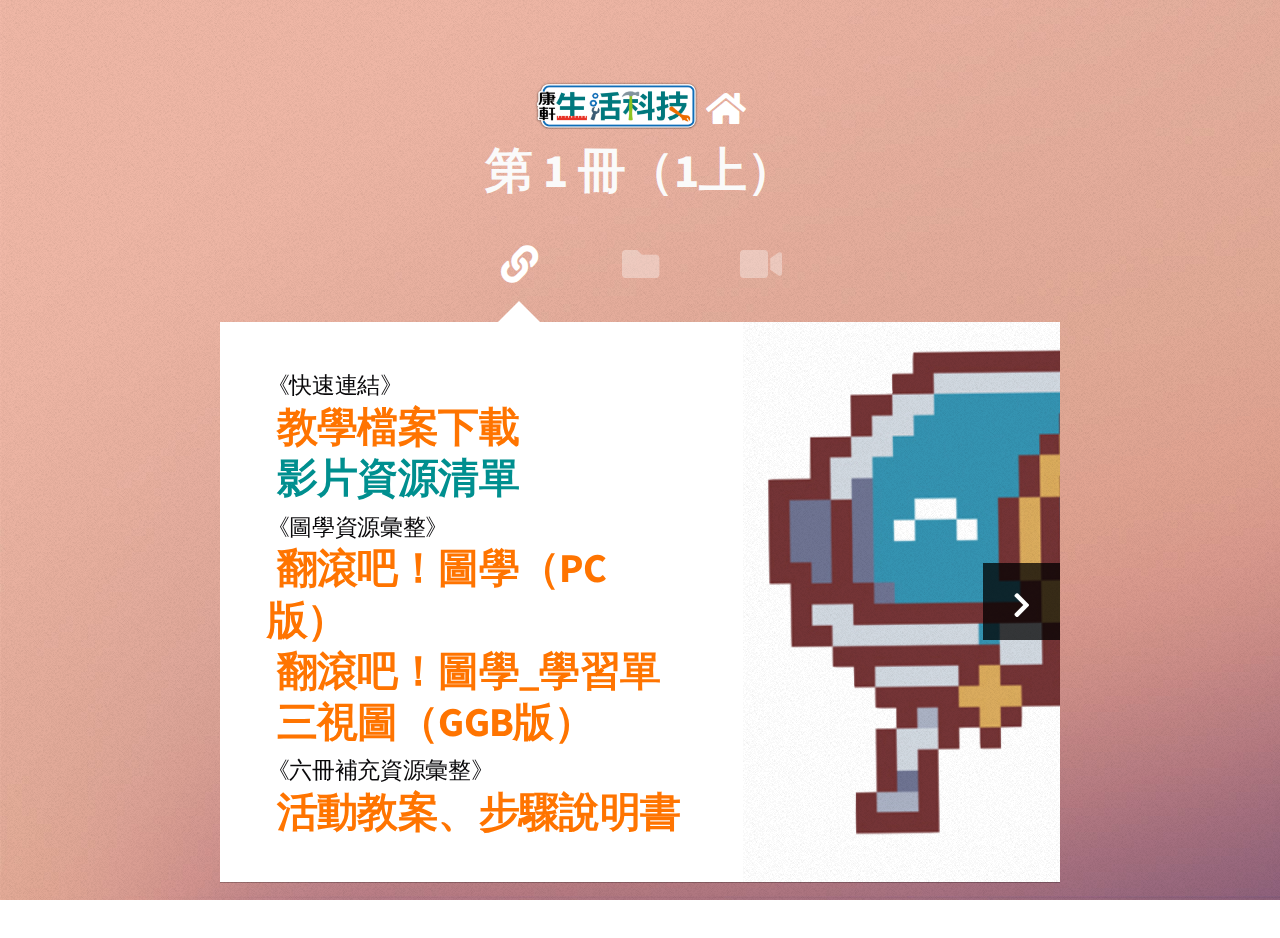
==== book1/index.html @ a6586fe6 "112323" ====
<!DOCTYPE HTML>
<!--
Astral by HTML5 UP
html5up.net | @ajlkn
Free for personal and commercial use under the CCA 3.0 license (html5up.net/license)
-->
<html>
<head>
  <title>【康軒】生科1上備課用書連結</title>
  <meta charset="utf-8" />
  <meta name="viewport" content="width=device-width, initial-scale=1, user-scalable=no" />
  <link rel="icon" href="images/favicon.ico">
  <link rel="stylesheet" href="assets/css/main.css" />
  <!-- Animate.css v3.5.2 -->
  <link href="https://cdnjs.cloudflare.com/ajax/libs/animate.css/3.5.2/animate.min.css" rel="stylesheet" />

  <noscript><link rel="stylesheet" href="assets/css/noscript.css" /></noscript>
  <!-- Global site tag (gtag.js) - Google Analytics -->
  <script async src="https://www.googletagmanager.com/gtag/js?id=G-QN29K5B1SF"></script>
  <script>
    window.dataLayer = window.dataLayer || [];
    function gtag(){dataLayer.push(arguments);}
    gtag('js', new Date());
    gtag('config', 'G-QN29K5B1SF');
  </script>
</head>
<body class="is-preload">

  <!-- Wrapper-->
  <div id="wrapper">

    <!-- Subject -->
    <div id="subject">
      <font size="3">　</font><br>
      <span style="display:block; margin:-1em auto; text-align: center;">
        <img id="logo" src="images/liv-logo.png" alt="康軒生活科技" width="165px" height="58px" align"left">
        <a id="home-link" class="icon solid fa-home" href="https://knsh-tech-group.github.io/link/"></a>
      </span>   
      <font size="7" style="color:#FAFAFA; font-weight:bold;"><br>第 1 冊（1上）</font>
    </div>
    <!-- Nav -->
    <nav id="nav">
      <a href="#" class="icon solid fa-link"></a>
      <a href="#FILE" class="icon solid fa-folder"><span>教學檔案下載</span></a>
      <a href="#VIDEO" class="icon solid fa-video"><span>影片資源清單</span></a>
    </nav>

    <!-- Main -->
    <div id="main">

      <!-- Home -->
      <article id="link" class="panel intro">
        <header>
          
          <p style="color:#0a090b;">《快速連結》</p>
          <h1>
            <a href="#FILE" class="otherlink1">教學檔案下載</a><br>
            <a href="#VIDEO" class="otherlink2">影片資源清單</a>
          </h1>
          <p style="color:#0a090b;">《圖學資源彙整》</p>
          <h1>
          <h1>
            <a href="https://drive.google.com/file/d/1RJkKgNvJhJy7zeA5xB9hRCPHfQzQ2Foa/view?usp=sharing" class="otherlink1">翻滾吧！圖學（PC版）</a><br>
            <a href="https://drive.google.com/file/d/1_wbIFsnCXTtDjM9w12fhEnkd3egcRroQ/view?usp=sharing" class="otherlink1">翻滾吧！圖學_學習單</a><br>
            <a href="https://www.geogebra.org/m/ghnnxvwz" class="otherlink1">三視圖（GGB版）</a><br>
          </h1>
          </h1>
          <p style="color:#0a090b; ">《六冊補充資源彙整》</p>
          <h1>
            <a href="https://drive.google.com/file/d/1612jqIIA7QoCxwRhV91pIoTi1A0Wh0Eg/view?usp=sharing" class="otherlink1">活動教案、步驟說明書</a><br>
          </h1>
          <div></div>
        </header>
        <a href="#FILE" class="jumplink pic">
          <span class="arrow icon solid fa-chevron-right">
            <span>See my work</span>
          </span>
          <img src="images/robot.png" alt="" style="position:absolute;top: 0;left: 0;bottom: 0;right: 0;margin: auto" />
        </a>
      </article>

      <!-- FILE -->
      <article id="FILE" class="panel">
        <header>
          <h1 style="color:#ff7400;">教學檔案下載</h1>
        </header>
        <blockquote>
          <h3>◤電子書、PPT<br></h3>
          <blockquote>
            <h5>
             <li><a href="https://digitalmaster.knsh.com.tw/j/technology/index.html" target="_blank" style="text-decoration:none;">[連結]</a> 康軒數位高手</li>
           </h5>
         </blockquote><br>
         <h3>◤全冊打包下載<br></h3>
         <blockquote>
          <h5>
            <li><a href="https://drive.google.com/file/d/1UZ-U5YfR9m2QV4hzXhVe9CQPApdzhnEB/view?usp=sharing" target="_blank" style="text-decoration:none;">[下載]</a> 全書教學檔案</li>
          </h5>
        </blockquote>
        <br>

        <h3>◤各章檔案<br></h3>
        <blockquote>
          <h5>
            【第 1 章　救援物資大作戰】
            <li><a href="https://docs.google.com/presentation/d/1xr8lYvQcEdknwFEsOGVEquf7hpUXTcmf/edit?usp=sharing&ouid=107572067387646666139&rtpof=true&sd=true" target="_blank" style="text-decoration:none;">[下載]</a> 救援物資大作戰_製作簡介</li>
            <br>

            【第 2 章　三星歸位】
            <li><a href="https://drive.google.com/file/d/17qoxvtRQwSKzlUZOubDoCmTcVj-nFp9f/view?usp=sharing" target="_blank" style="text-decoration:none;">[下載]</a> 三星歸位_活動步驟說明書</li>
            <li><a href="https://drive.google.com/file/d/1drCf0H4bOjbjMlUfEeKkdN4FGehOdQQT/view?usp=sharing" target="_blank" style="text-decoration:none;">[下載]</a> 魯班鎖3D模型</li>
            <li><a href="https://drive.google.com/file/d/1RJkKgNvJhJy7zeA5xB9hRCPHfQzQ2Foa/view?usp=sharing" target="_blank" style="text-decoration:none;">[下載]</a> 翻滾吧！圖學（PC版）</li>
            <li><a href="https://drive.google.com/file/d/1_wbIFsnCXTtDjM9w12fhEnkd3egcRroQ/view?usp=sharing" target="_blank" style="text-decoration:none;">[下載]</a> 翻滾吧！圖學_學習單</li>
            <br>

            【活動PLUS　跳傘大賽】
            <li><a href="https://drive.google.com/file/d/10qpf67hrm4T0Vz_wqvOFz4pdXCKHfgVK/view?usp=sharing" target="_blank" style="text-decoration:none;">[下載]</a> 跳傘大賽_學習單（學生版）</li>
            <li><a href="https://drive.google.com/file/d/1gaHm8BGECz3Uv0FAR0PHQW7YogDv6trG/view?usp=sharing" target="_blank" style="text-decoration:none;">[下載]</a> 跳傘大賽_學習單（教師版）</li>
            <br>

            【活動PLUS　未來發明家】
            <li><a href="https://drive.google.com/file/d/1_pt2pwkYDF4vCNh-zpxIJ99_n0bNKd5o/view?usp=sharing" target="_blank" style="text-decoration:none;">[下載]</a> 未來發明家_學習單（學生版）</li>
            <li><a href="https://drive.google.com/file/d/1XozTt45eAYIOpEjYb784onH8nxmWpYQi/view?usp=sharing" target="_blank" style="text-decoration:none;">[下載]</a> 未來發明家_學習單（教師版）</li>
            <br>

            【活動PLUS　量身製作】
            <li><a href="https://drive.google.com/file/d/1cZ0MPtB9tDdJ11DX-5s8MVeBxgwMJav6/view?usp=sharing" target="_blank" style="text-decoration:none;">[下載]</a> 量身製作_學習單（學生版）</li>
            <li><a href="https://drive.google.com/file/d/1yUa0pfhBOe7J5ZJzHAft4hcw2CtZsMhr/view?usp=sharing" target="_blank" style="text-decoration:none;">[下載]</a> 量身製作_學習單（教師版）</li>
            <br>

            【活動PLUS　簡易手機架】
            <li><a href="https://drive.google.com/file/d/1BLe3Neaofs1AjSa5sYK1HswRVWbFkWNL/view?usp=sharing" target="_blank" style="text-decoration:none;">[下載]</a> 簡易手機架_活動步驟說明書</li>
            <li><a href="https://drive.google.com/file/d/1ZDDhlJptEiZYXfRSEEjhkTNkVZjBedW6/view?usp=sharing" target="_blank" style="text-decoration:none;">[下載]</a> 簡易手機架_學習單（學生版）</li>
            <li><a href="https://drive.google.com/file/d/1luUlfJ00vbs4q8RX4zFPgzdGSEaKyrx3/view?usp=sharing" target="_blank" style="text-decoration:none;">[下載]</a> 簡易手機架_學習單（教師版）</li>
            <br>
          </h5>
        </blockquote>
      </blockquote>
    </article>




    <!-- VIDEO -->
    <article id="VIDEO" class="panel">
      <header>
        <h1 style="color:#008F8F;">影片資源清單</h1>
      </header>
      <blockquote>


        <h3>【進入生活科技教室】</h3>
        <blockquote>
          <h5>
            【P.104】 <a href="https://www.youtube.com/watch?v=ngoe2QzMq5A" target="_blank" style="text-decoration:none;">新聞︰長髮捲進車床 (1:40)</a><br>
          </h5>
        </blockquote>


        <h3>【緒論　生活與科技】</h3>
        <blockquote>
          <h5>
            【P.106】 <a href="https://www.youtube.com/watch?v=IgFGsWiPqXQ" target="_blank" style="text-decoration:none;">AlphaGo是什麼？ (4:34)</a><br>
            【P.110】 <a href="https://www.youtube.com/watch?v=eG6DaQGB9BE" target="_blank" style="text-decoration:none;">新聞︰5G技術掀科技革命 (1:42)</a><br>
            【P.111】 <a href="https://www.youtube.com/watch?v=09tRb1G5afU" target="_blank" style="text-decoration:none;">5分鐘搞懂自動駕駛汽車 (4:59)</a><br>
            【P.111】 <a href="https://www.youtube.com/watch?v=rEbNixw8eaQ" target="_blank" style="text-decoration:none;">新聞︰自駕車與城市路網 (6:52)</a><br>
          </h5>
        </blockquote>


        <h3>【第1章　救援物資大作戰】</h3>
        <blockquote>

          <h4>1-1 溝通與表達</h4>
          <blockquote>
            <h5>
             【P.122】 <a href="https://www.youtube.com/watch?v=2kWpj8YUvgs" target="_blank" style="text-decoration:none;">日星鑄字行，不變的堅持 (2:29)</a><br>
             【P.123】 <a href="https://www.youtube.com/watch?v=fFiHkcwYgdk" target="_blank" style="text-decoration:none;">新聞︰報紙印刷 (5:03)</a><br>
             【P.123】 <a href="https://www.youtube.com/watch?v=u53tdwAm8qU" target="_blank" style="text-decoration:none;">紙鈔印製流程 (5:29)</a><br>
             【P.124】 <a href="https://www.youtube.com/watch?v=XPhmpfiWEEw" target="_blank" style="text-decoration:none;">南極企鵝360度 (1:55)</a><br>
             【P.124】 <a href="https://www.youtube.com/watch?v=DKF5dKo_r_Y" target="_blank" style="text-decoration:none;">引擎動畫 (4:00)</a><br>
             【P.127】 <a href="https://www.youtube.com/watch?v=JUd2gCRpjnM" target="_blank" style="text-decoration:none;">電子支付、行動支付、第三方支付差異 (4:25)</a><br>
             【P.129】 <a href="https://www.youtube.com/watch?v=KKXYwrXLM8Q" target="_blank" style="text-decoration:none;">懶人包是什麼 (6:59)</a><br>
             【P.131】 <a href="https://www.youtube.com/watch?v=tACsaX6uIec" target="_blank" style="text-decoration:none;">五種美化簡報的方法 (4:48)</a><br>
             【P.132】 <a href="https://www.youtube.com/watch?v=_uw8Zohca18" target="_blank" style="text-decoration:none;">煩悶條列式內容，如何「說」得有重點又不無聊 (9:07)</a><br>
             【P.137】 <a href="https://www.youtube.com/watch?v=KD-Vd9m_IbI" target="_blank" style="text-decoration:none;">手機自拍技巧 (6:41)</a><br>
             【P.137】 <a href="https://www.youtube.com/watch?v=QRT0LCN4BSs" target="_blank" style="text-decoration:none;">感光度、快門、光圈基本概念 (5:50)</a><br>
             【P.137】 <a href="https://www.youtube.com/watch?v=qzR4pObljeM" target="_blank" style="text-decoration:none;">新聞︰國內4博物館禁自拍棒 (1:43)</a><br>
           </h5>
         </blockquote>

         <h4>1-2 創意與發明</h4>
         <blockquote>
          <h5>
           【P.138】 <a href="https://www.youtube.com/watch?v=v5FL9VTBZzQ" target="_blank" style="text-decoration:none;">「創意限制」的力量 (5:09)</a><br>
           【P.138】 <a href="https://www.youtube.com/watch?v=Hi7wb139ShU" target="_blank" style="text-decoration:none;">手機的進化 (3:45)</a><br>
           【P.144】 <a href="https://www.youtube.com/watch?v=jVx1RcPPL_Y" target="_blank" style="text-decoration:none;">從智障型到智慧型的行動科技 (6:58)</a><br>
           【P.144】 <a href="https://www.youtube.com/watch?v=NGxNy_ZoKWM" target="_blank" style="text-decoration:none;">節省空間的家具設計 (10:24)</a><br>
           【P.147】 <a href="https://www.youtube.com/watch?v=0Co2h_qIdkg" target="_blank" style="text-decoration:none;">沒有彩圖的法國鴨鳴報 (1:31)</a><br>
           【P.148】 <a href="https://youtu.be/PPP8BSFa0_g" target="_blank" style="text-decoration:none;">五分鐘了解「通用設計」 (5:03)</a><br>
           【P.148】 <a href="https://www.youtube.com/watch?v=n0zgS2XrFRw" target="_blank" style="text-decoration:none;">新聞︰動態小綠人 (1:47)</a><br>
           【P.149】 <a href="https://www.youtube.com/watch?v=DzK38ylMTXk" target="_blank" style="text-decoration:none;">Laundroid自動折衣機 (1:49) </a><br>
           【P.149】 <a href="https://www.youtube.com/watch?v=p2vPGWeyZok" target="_blank" style="text-decoration:none;">e-Palette概念車 (8:25)</a><br>
           【P.149】 <a href="https://youtu.be/XmoPQuMlOYE" target="_blank" style="text-decoration:none;">e-Palette概念車動畫 (5:10)</a><br>
         </h5>
       </blockquote>

       <h4>1-3 測試修正</h4>
       <blockquote>
        <h5>
          【P.152】 <a href="https://www.youtube.com/watch?v=TWfBdRV_6oE" target="_blank" style="text-decoration:none;">50件最佳紙箱家具 (4:54)</a><br>
          【P.152】 <a href="https://www.youtube.com/watch?v=AnfzYIc23nc" target="_blank" style="text-decoration:none;">伸縮紙家具 (0:29)</a><br>
          【P.152】 <a href="https://www.youtube.com/watch?v=lfKhA908LPc" target="_blank" style="text-decoration:none;">組裝瓦楞紙板凳 (0:49)</a><br>
          【P.154】 <a href="https://www.youtube.com/watch?v=wRvi97xHXik" target="_blank" style="text-decoration:none;">汽車車架結構 (0:42)</a><br>
          【P.154】 <a href="https://www.youtube.com/watch?v=JkToi_jESS0" target="_blank" style="text-decoration:none;">車門防撞結構 (0:07)</a><br>
        </h5>
      </blockquote>

      <h4>1-4 機具材料</h4>
      <blockquote>
        <h5>
          <a href="https://digitalmaster.knsh.com.tw/all/video/j/te_page.html?l1=%E7%94%9F%E7%A7%91&l2=7%E4%B8%8A" target="_blank" style="text-decoration:none;">●機具材料影片</a><br>
        </h5>
      </blockquote>

      <h4>第 1 章　科技廣角</h4>
      <blockquote>
        <h5>
          【P.176】 <a href="https://www.youtube.com/watch?v=qRQwkJLRfWw" target="_blank" style="text-decoration:none;">亞馬遜倉庫內部 (1:22)</a><br>
          【P.176】 <a href="https://www.youtube.com/watch?v=zHI60HOPSck" target="_blank" style="text-decoration:none;">物流自動化 (5:02)</a><br>
          【P.178】 <a href="https://www.youtube.com/watch?v=9VbFUwiQDCQ" target="_blank" style="text-decoration:none;">萬物究竟要怎麼變得有智慧 (7:48)</a><br>
          【P.178】 <a href="https://www.youtube.com/watch?v=Lkad7b_LWXo" target="_blank" style="text-decoration:none;">5G創新應用 (8:16)</a><br>
          【P.178】 <a href="https://www.youtube.com/watch?v=uQyHdTbX69Q" target="_blank" style="text-decoration:none;">新聞︰5G助力工業4.0智慧製造 (6:50)</a><br>
        </h5>
      </blockquote>

    </blockquote>



    <h3>【第 2 章　三星歸位】</h3>
    <blockquote>

      <h4>活動示範影片</h4>
      <blockquote>
        <h5>
          <a href="https://digitalmaster.knsh.com.tw/all/video/j/te_page.html?l1=%E7%94%9F%E7%A7%91&l2=7%E4%B8%8A" target="_blank" style="text-decoration:none;">●活動示範影片</a><br>
          <a href="https://digitalmaster.knsh.com.tw/ju/technology/webppt/112/B1/CH2/" target="_blank" style="text-decoration:none;">●生科實作Follow Me︰三星歸位</a><br>
        </h5>
      </blockquote>

      <h4>2-1 製造生產</h4>
      <blockquote>
        <h5>
         【P.187】 <a href="https://www.youtube.com/watch?v=h5hmgpuS3AE" target="_blank" style="text-decoration:none;">木椅製造流程 (4:51)</a><br>
         【P.187】 <a href="https://www.youtube.com/watch?v=9lIi-KI-8Uk" target="_blank" style="text-decoration:none;">硬幣製造流程 (3:30)</a><br>
         【P.189】 <a href="https://www.youtube.com/watch?v=laUG5YZTlQs" target="_blank" style="text-decoration:none;">榫卯智慧 (24:09)</a><br>
         【P.189】 <a href="https://www.youtube.com/watch?v=tw-lIJjPaEs" target="_blank" style="text-decoration:none;">鳩尾榫 (0:24)</a><br>
         【P.191】 <a href="https://udn.com/upf/newmedia/2018_data/printing_plant/index.html?utm_source=udnnews&utm_medium=fb" target="_blank" style="text-decoration:none;">報紙生產線 (2:00)</a><br>
         【P.191】 <a href="https://www.youtube.com/watch?v=J_IG8DFIaiw" target="_blank" style="text-decoration:none;">食品生產線 (5:56)</a><br>
         【P.191】 <a href="https://youtu.be/VkpCN8JbAvw" target="_blank" style="text-decoration:none;">樂高生產線 (5:29)</a><br>
         【P.192】 <a href="https://www.youtube.com/watch?v=OW3Nzc9WXc4" target="_blank" style="text-decoration:none;">食用油生產線 (2:22)</a><br>
         【P.192】 <a href="https://www.youtube.com/watch?v=dzf6T3am6NI" target="_blank" style="text-decoration:none;">機械手臂_汽車工業 (12:58)</a><br>
         【P.193】 <a href="https://www.youtube.com/watch?v=reBPyJeyPac" target="_blank" style="text-decoration:none;">CNC自動加工 (3:34)</a><br>
         【P.193】 <a href="https://www.youtube.com/watch?v=nk_8IcBVkRA" target="_blank" style="text-decoration:none;">3D列印 (4:28)</a><br>
         【P.193】 <a href="https://www.youtube.com/watch?v=pxrVEfxrwUw" target="_blank" style="text-decoration:none;">3D列印蓋房子 (1:54)</a><br>
         【P.193】 <a href="https://youtu.be/ELNcfsARFFQ" target="_blank" style="text-decoration:none;">新聞︰3D列印籃球 (0:43)</a><br>
         【P.194】 <a href="https://www.youtube.com/watch?v=m1K0o5OqvHQ" target="_blank" style="text-decoration:none;">認識工業4.0 (2:19)</a><br>
         【P.195】 <a href="https://www.youtube.com/watch?v=WP6P1QlJkhI" target="_blank" style="text-decoration:none;">新聞︰工業4.0_螺絲製造 (4:01)</a><br>
         【P.195】 <a href="https://www.youtube.com/watch?v=qlomslovAnI" target="_blank" style="text-decoration:none;">工業4.0_運動鞋 (1:21)</a><br>
       </h5>
     </blockquote>
   
    <h4>2-4 機具材料</h4>
    <blockquote>
      <h5>
        <a href="https://digitalmaster.knsh.com.tw/all/video/j/te_page.html?l1=%E7%94%9F%E7%A7%91&l2=7%E4%B8%8A" target="_blank" style="text-decoration:none;">●機具材料影片</a><br>
      </h5>
    </blockquote>

  </blockquote>

</blockquote>

</article>
</div>
</div>

<!-- Scripts -->
<script src="assets/js/jquery.min.js"></script>
<script src="assets/js/browser.min.js"></script>
<script src="assets/js/breakpoints.min.js"></script>
<script src="assets/js/util.js"></script>
<script src="assets/js/main.js"></script>

</body>
</html>
---- book1/assets/css/main.css ----
@import url("https://fonts.googleapis.com/css?family=Source+Sans+Pro:300,400,300italic,400italic");
@import url("fontawesome-all.min.css");
/*
	Astral by HTML5 UP
	html5up.net | @ajlkn
	Free for personal and commercial use under the CCA 3.0 license (html5up.net/license)
	*/

	.demo-text{
		font:95% "微軟雅黑" !important; /*設定字型和字型大小*/
		position: relative;
		font-weight: bold; /*設定字型粗細*/
		text-align: left; /*設定文字居中*/
		color: #ff33cc; /*設定文字顏色*/
		display: inline-block;	
		animation: bounce infinite; /* 引用動畫的 @keyframe 名稱 */
		animation-duration: 1.6s; /* 別忘了設定持續時間 */
	}

	#home-link {
		color:white;
		font-size:1.9em;
		line-height:1em;
		margin:auto;
		padding-left:0.1em;

	}
	.otherlink1 {
		
		padding: 2px 10px;
		font-weight: bold;
		color: #ff7400 !important;
		text-decoration:none;
		/*	background-color: #e6fae6;*/
	}
	.otherlink1:hover {
		color: #0000B8 !important;

		background-color: #e6f0ee ;
	}
	.otherlink2 {
		
		padding: 2px 10px;
		font-weight: bold;
		color: #008F8F !important;
		text-decoration:none;
		/*	background-color: #e6fae6;*/
	}
	.otherlink2:hover {
		color: #0000B8 !important;

		background-color: #e6f0ee;
	}

	html, body, div, span, applet, object,
	iframe, h1, h2, h3, h4, h5, h6, p, blockquote,
	pre, a, abbr, acronym, address, big, cite,
	code, del, dfn, em, img, ins, kbd, q, s, samp,
	small, strike, strong, sub, sup, tt, var, b,
	u, i, center, dl, dt, dd, ol, ul, li, fieldset,
	form, label, legend, table, caption, tbody,
	tfoot, thead, tr, th, td, article, aside,
	canvas, details, embed, figure, figcaption,
	footer, header, hgroup, menu, nav, output, ruby,
	section, summary, time, mark, audio, video {
		margin: 0;
		padding: 0;
		border: 0;
		font-size: 100%;
		font: inherit;
		vertical-align: baseline;}

		article, aside, details, figcaption, figure,
		footer, header, hgroup, menu, nav, section {
			display: block;}

			body {
				line-height: 1;
			}

			ol, ul {
				list-style: none;
			}

			blockquote, q {
				quotes: none;
			}

			blockquote:before, blockquote:after, q:before, q:after {
				content: '';
				content: none;
			}

			table {
				border-collapse: collapse;
				border-spacing: 0;
			}

			body {
				-webkit-text-size-adjust: none;
			}

			mark {
				background-color: transparent;
				color: inherit;
			}

			input::-moz-focus-inner {
				border: 0;
				padding: 0;
			}

			input, select, textarea {
				-moz-appearance: none;
				-webkit-appearance: none;
				-ms-appearance: none;
				appearance: none;
			}

			/* Row */

			.row {
				display: flex;
				flex-wrap: wrap;
				box-sizing: border-box;
				align-items: stretch;
			}

			.row > * {
				box-sizing: border-box;
			}

			.row.gtr-uniform > * > :last-child {
				margin-bottom: 0;
			}

			.row.aln-left {
				justify-content: flex-start;
			}

			.row.aln-center {
				justify-content: center;
			}

			.row.aln-right {
				justify-content: flex-end;
			}

			.row.aln-top {
				align-items: flex-start;
			}

			.row.aln-middle {
				align-items: center;
			}

			.row.aln-bottom {
				align-items: flex-end;
			}

			.row > .imp {
				order: -1;
			}

			.row > .col-1 {
				width: 8.33333%;
			}

			.row > .off-1 {
				margin-left: 8.33333%;
			}

			.row > .col-2 {
				width: 16.66667%;
			}

			.row > .off-2 {
				margin-left: 16.66667%;
			}

			.row > .col-3 {
				width: 25%;
			}

			.row > .off-3 {
				margin-left: 25%;
			}

			.row > .col-4 {
				width: 33.33333%;
			}

			.row > .off-4 {
				margin-left: 33.33333%;
			}

			.row > .col-5 {
				width: 41.66667%;
			}

			.row > .off-5 {
				margin-left: 41.66667%;
			}

			.row > .col-6 {
				width: 50%;
			}

			.row > .off-6 {
				margin-left: 50%;
			}

			.row > .col-7 {
				width: 58.33333%;
			}

			.row > .off-7 {
				margin-left: 58.33333%;
			}

			.row > .col-8 {
				width: 66.66667%;
			}

			.row > .off-8 {
				margin-left: 66.66667%;
			}

			.row > .col-9 {
				width: 75%;
			}

			.row > .off-9 {
				margin-left: 75%;
			}

			.row > .col-10 {
				width: 83.33333%;
			}

			.row > .off-10 {
				margin-left: 83.33333%;
			}

			.row > .col-11 {
				width: 91.66667%;
			}

			.row > .off-11 {
				margin-left: 91.66667%;
			}

			.row > .col-12 {
				width: 100%;
			}

			.row > .off-12 {
				margin-left: 100%;
			}

			.row.gtr-0 {
				margin-top: 0em;
				margin-left: 0em;
			}

			.row.gtr-0 > * {
				padding: 0em 0 0 0em;
			}

			.row.gtr-0.gtr-uniform {
				margin-top: 0em;
			}

			.row.gtr-0.gtr-uniform > * {
				padding-top: 0em;
			}

			.row.gtr-25 {
				margin-top: -0.3125em;
				margin-left: -0.3125em;
			}

			.row.gtr-25 > * {
				padding: 0.3125em 0 0 0.3125em;
			}

			.row.gtr-25.gtr-uniform {
				margin-top: -0.3125em;
			}

			.row.gtr-25.gtr-uniform > * {
				padding-top: 0.3125em;
			}

			.row.gtr-50 {
				margin-top: -0.625em;
				margin-left: -0.625em;
			}

			.row.gtr-50 > * {
				padding: 0.625em 0 0 0.625em;
			}

			.row.gtr-50.gtr-uniform {
				margin-top: -0.625em;
			}

			.row.gtr-50.gtr-uniform > * {
				padding-top: 0.625em;
			}

			.row {
				margin-top: -1.25em;
				margin-left: -1.25em;
			}

			.row > * {
				padding: 1.25em 0 0 1.25em;
			}

			.row.gtr-uniform {
				margin-top: -1.25em;
			}

			.row.gtr-uniform > * {
				padding-top: 1.25em;
			}

			.row.gtr-150 {
				margin-top: -1.875em;
				margin-left: -1.875em;
			}

			.row.gtr-150 > * {
				padding: 1.875em 0 0 1.875em;
			}

			.row.gtr-150.gtr-uniform {
				margin-top: -1.875em;
			}

			.row.gtr-150.gtr-uniform > * {
				padding-top: 1.875em;
			}

			.row.gtr-200 {
				margin-top: -2.5em;
				margin-left: -2.5em;
			}

			.row.gtr-200 > * {
				padding: 2.5em 0 0 2.5em;
			}

			.row.gtr-200.gtr-uniform {
				margin-top: -2.5em;
			}

			.row.gtr-200.gtr-uniform > * {
				padding-top: 2.5em;
			}

			@media screen and (max-width: 1680px) {

				.row {
					display: flex;
					flex-wrap: wrap;
					box-sizing: border-box;
					align-items: stretch;
				}

				.row > * {
					box-sizing: border-box;
				}

				.row.gtr-uniform > * > :last-child {
					margin-bottom: 0;
				}

				.row.aln-left {
					justify-content: flex-start;
				}

				.row.aln-center {
					justify-content: center;
				}

				.row.aln-right {
					justify-content: flex-end;
				}

				.row.aln-top {
					align-items: flex-start;
				}

				.row.aln-middle {
					align-items: center;
				}

				.row.aln-bottom {
					align-items: flex-end;
				}

				.row > .imp-xlarge {
					order: -1;
				}

				.row > .col-1-xlarge {
					width: 8.33333%;
				}

				.row > .off-1-xlarge {
					margin-left: 8.33333%;
				}

				.row > .col-2-xlarge {
					width: 16.66667%;
				}

				.row > .off-2-xlarge {
					margin-left: 16.66667%;
				}

				.row > .col-3-xlarge {
					width: 25%;
				}

				.row > .off-3-xlarge {
					margin-left: 25%;
				}

				.row > .col-4-xlarge {
					width: 33.33333%;
				}

				.row > .off-4-xlarge {
					margin-left: 33.33333%;
				}

				.row > .col-5-xlarge {
					width: 41.66667%;
				}

				.row > .off-5-xlarge {
					margin-left: 41.66667%;
				}

				.row > .col-6-xlarge {
					width: 50%;
				}

				.row > .off-6-xlarge {
					margin-left: 50%;
				}

				.row > .col-7-xlarge {
					width: 58.33333%;
				}

				.row > .off-7-xlarge {
					margin-left: 58.33333%;
				}

				.row > .col-8-xlarge {
					width: 66.66667%;
				}

				.row > .off-8-xlarge {
					margin-left: 66.66667%;
				}

				.row > .col-9-xlarge {
					width: 75%;
				}

				.row > .off-9-xlarge {
					margin-left: 75%;
				}

				.row > .col-10-xlarge {
					width: 83.33333%;
				}

				.row > .off-10-xlarge {
					margin-left: 83.33333%;
				}

				.row > .col-11-xlarge {
					width: 91.66667%;
				}

				.row > .off-11-xlarge {
					margin-left: 91.66667%;
				}

				.row > .col-12-xlarge {
					width: 100%;
				}

				.row > .off-12-xlarge {
					margin-left: 100%;
				}

				.row.gtr-0 {
					margin-top: 0em;
					margin-left: 0em;
				}

				.row.gtr-0 > * {
					padding: 0em 0 0 0em;
				}

				.row.gtr-0.gtr-uniform {
					margin-top: 0em;
				}

				.row.gtr-0.gtr-uniform > * {
					padding-top: 0em;
				}

				.row.gtr-25 {
					margin-top: -0.3125em;
					margin-left: -0.3125em;
				}

				.row.gtr-25 > * {
					padding: 0.3125em 0 0 0.3125em;
				}

				.row.gtr-25.gtr-uniform {
					margin-top: -0.3125em;
				}

				.row.gtr-25.gtr-uniform > * {
					padding-top: 0.3125em;
				}

				.row.gtr-50 {
					margin-top: -0.625em;
					margin-left: -0.625em;
				}

				.row.gtr-50 > * {
					padding: 0.625em 0 0 0.625em;
				}

				.row.gtr-50.gtr-uniform {
					margin-top: -0.625em;
				}

				.row.gtr-50.gtr-uniform > * {
					padding-top: 0.625em;
				}

				.row {
					margin-top: -1.25em;
					margin-left: -1.25em;
				}

				.row > * {
					padding: 1.25em 0 0 1.25em;
				}

				.row.gtr-uniform {
					margin-top: -1.25em;
				}

				.row.gtr-uniform > * {
					padding-top: 1.25em;
				}

				.row.gtr-150 {
					margin-top: -1.875em;
					margin-left: -1.875em;
				}

				.row.gtr-150 > * {
					padding: 1.875em 0 0 1.875em;
				}

				.row.gtr-150.gtr-uniform {
					margin-top: -1.875em;
				}

				.row.gtr-150.gtr-uniform > * {
					padding-top: 1.875em;
				}

				.row.gtr-200 {
					margin-top: -2.5em;
					margin-left: -2.5em;
				}

				.row.gtr-200 > * {
					padding: 2.5em 0 0 2.5em;
				}

				.row.gtr-200.gtr-uniform {
					margin-top: -2.5em;
				}

				.row.gtr-200.gtr-uniform > * {
					padding-top: 2.5em;
				}

			}

			@media screen and (max-width: 1280px) {

				.row {
					display: flex;
					flex-wrap: wrap;
					box-sizing: border-box;
					align-items: stretch;
				}

				.row > * {
					box-sizing: border-box;
				}

				.row.gtr-uniform > * > :last-child {
					margin-bottom: 0;
				}

				.row.aln-left {
					justify-content: flex-start;
				}

				.row.aln-center {
					justify-content: center;
				}

				.row.aln-right {
					justify-content: flex-end;
				}

				.row.aln-top {
					align-items: flex-start;
				}

				.row.aln-middle {
					align-items: center;
				}

				.row.aln-bottom {
					align-items: flex-end;
				}

				.row > .imp-large {
					order: -1;
				}

				.row > .col-1-large {
					width: 8.33333%;
				}

				.row > .off-1-large {
					margin-left: 8.33333%;
				}

				.row > .col-2-large {
					width: 16.66667%;
				}

				.row > .off-2-large {
					margin-left: 16.66667%;
				}

				.row > .col-3-large {
					width: 25%;
				}

				.row > .off-3-large {
					margin-left: 25%;
				}

				.row > .col-4-large {
					width: 33.33333%;
				}

				.row > .off-4-large {
					margin-left: 33.33333%;
				}

				.row > .col-5-large {
					width: 41.66667%;
				}

				.row > .off-5-large {
					margin-left: 41.66667%;
				}

				.row > .col-6-large {
					width: 50%;
				}

				.row > .off-6-large {
					margin-left: 50%;
				}

				.row > .col-7-large {
					width: 58.33333%;
				}

				.row > .off-7-large {
					margin-left: 58.33333%;
				}

				.row > .col-8-large {
					width: 66.66667%;
				}

				.row > .off-8-large {
					margin-left: 66.66667%;
				}

				.row > .col-9-large {
					width: 75%;
				}

				.row > .off-9-large {
					margin-left: 75%;
				}

				.row > .col-10-large {
					width: 83.33333%;
				}

				.row > .off-10-large {
					margin-left: 83.33333%;
				}

				.row > .col-11-large {
					width: 91.66667%;
				}

				.row > .off-11-large {
					margin-left: 91.66667%;
				}

				.row > .col-12-large {
					width: 100%;
				}

				.row > .off-12-large {
					margin-left: 100%;
				}

				.row.gtr-0 {
					margin-top: 0em;
					margin-left: 0em;
				}

				.row.gtr-0 > * {
					padding: 0em 0 0 0em;
				}

				.row.gtr-0.gtr-uniform {
					margin-top: 0em;
				}

				.row.gtr-0.gtr-uniform > * {
					padding-top: 0em;
				}

				.row.gtr-25 {
					margin-top: -0.3125em;
					margin-left: -0.3125em;
				}

				.row.gtr-25 > * {
					padding: 0.3125em 0 0 0.3125em;
				}

				.row.gtr-25.gtr-uniform {
					margin-top: -0.3125em;
				}

				.row.gtr-25.gtr-uniform > * {
					padding-top: 0.3125em;
				}

				.row.gtr-50 {
					margin-top: -0.625em;
					margin-left: -0.625em;
				}

				.row.gtr-50 > * {
					padding: 0.625em 0 0 0.625em;
				}

				.row.gtr-50.gtr-uniform {
					margin-top: -0.625em;
				}

				.row.gtr-50.gtr-uniform > * {
					padding-top: 0.625em;
				}

				.row {
					margin-top: -1.25em;
					margin-left: -1.25em;
				}

				.row > * {
					padding: 1.25em 0 0 1.25em;
				}

				.row.gtr-uniform {
					margin-top: -1.25em;
				}

				.row.gtr-uniform > * {
					padding-top: 1.25em;
				}

				.row.gtr-150 {
					margin-top: -1.875em;
					margin-left: -1.875em;
				}

				.row.gtr-150 > * {
					padding: 1.875em 0 0 1.875em;
				}

				.row.gtr-150.gtr-uniform {
					margin-top: -1.875em;
				}

				.row.gtr-150.gtr-uniform > * {
					padding-top: 1.875em;
				}

				.row.gtr-200 {
					margin-top: -2.5em;
					margin-left: -2.5em;
				}

				.row.gtr-200 > * {
					padding: 2.5em 0 0 2.5em;
				}

				.row.gtr-200.gtr-uniform {
					margin-top: -2.5em;
				}

				.row.gtr-200.gtr-uniform > * {
					padding-top: 2.5em;
				}

			}

			@media screen and (max-width: 980px) {

				.row {
					display: flex;
					flex-wrap: wrap;
					box-sizing: border-box;
					align-items: stretch;
				}

				.row > * {
					box-sizing: border-box;
				}

				.row.gtr-uniform > * > :last-child {
					margin-bottom: 0;
				}

				.row.aln-left {
					justify-content: flex-start;
				}

				.row.aln-center {
					justify-content: center;
				}

				.row.aln-right {
					justify-content: flex-end;
				}

				.row.aln-top {
					align-items: flex-start;
				}

				.row.aln-middle {
					align-items: center;
				}

				.row.aln-bottom {
					align-items: flex-end;
				}

				.row > .imp-medium {
					order: -1;
				}

				.row > .col-1-medium {
					width: 8.33333%;
				}

				.row > .off-1-medium {
					margin-left: 8.33333%;
				}

				.row > .col-2-medium {
					width: 16.66667%;
				}

				.row > .off-2-medium {
					margin-left: 16.66667%;
				}

				.row > .col-3-medium {
					width: 25%;
				}

				.row > .off-3-medium {
					margin-left: 25%;
				}

				.row > .col-4-medium {
					width: 33.33333%;
				}

				.row > .off-4-medium {
					margin-left: 33.33333%;
				}

				.row > .col-5-medium {
					width: 41.66667%;
				}

				.row > .off-5-medium {
					margin-left: 41.66667%;
				}

				.row > .col-6-medium {
					width: 50%;
				}

				.row > .off-6-medium {
					margin-left: 50%;
				}

				.row > .col-7-medium {
					width: 58.33333%;
				}

				.row > .off-7-medium {
					margin-left: 58.33333%;
				}

				.row > .col-8-medium {
					width: 66.66667%;
				}

				.row > .off-8-medium {
					margin-left: 66.66667%;
				}

				.row > .col-9-medium {
					width: 75%;
				}

				.row > .off-9-medium {
					margin-left: 75%;
				}

				.row > .col-10-medium {
					width: 83.33333%;
				}

				.row > .off-10-medium {
					margin-left: 83.33333%;
				}

				.row > .col-11-medium {
					width: 91.66667%;
				}

				.row > .off-11-medium {
					margin-left: 91.66667%;
				}

				.row > .col-12-medium {
					width: 100%;
				}

				.row > .off-12-medium {
					margin-left: 100%;
				}

				.row.gtr-0 {
					margin-top: 0em;
					margin-left: 0em;
				}

				.row.gtr-0 > * {
					padding: 0em 0 0 0em;
				}

				.row.gtr-0.gtr-uniform {
					margin-top: 0em;
				}

				.row.gtr-0.gtr-uniform > * {
					padding-top: 0em;
				}

				.row.gtr-25 {
					margin-top: -0.3125em;
					margin-left: -0.3125em;
				}

				.row.gtr-25 > * {
					padding: 0.3125em 0 0 0.3125em;
				}

				.row.gtr-25.gtr-uniform {
					margin-top: -0.3125em;
				}

				.row.gtr-25.gtr-uniform > * {
					padding-top: 0.3125em;
				}

				.row.gtr-50 {
					margin-top: -0.625em;
					margin-left: -0.625em;
				}

				.row.gtr-50 > * {
					padding: 0.625em 0 0 0.625em;
				}

				.row.gtr-50.gtr-uniform {
					margin-top: -0.625em;
				}

				.row.gtr-50.gtr-uniform > * {
					padding-top: 0.625em;
				}

				.row {
					margin-top: -1.25em;
					margin-left: -1.25em;
				}

				.row > * {
					padding: 1.25em 0 0 1.25em;
				}

				.row.gtr-uniform {
					margin-top: -1.25em;
				}

				.row.gtr-uniform > * {
					padding-top: 1.25em;
				}

				.row.gtr-150 {
					margin-top: -1.875em;
					margin-left: -1.875em;
				}

				.row.gtr-150 > * {
					padding: 1.875em 0 0 1.875em;
				}

				.row.gtr-150.gtr-uniform {
					margin-top: -1.875em;
				}

				.row.gtr-150.gtr-uniform > * {
					padding-top: 1.875em;
				}

				.row.gtr-200 {
					margin-top: -2.5em;
					margin-left: -2.5em;
				}

				.row.gtr-200 > * {
					padding: 2.5em 0 0 2.5em;
				}

				.row.gtr-200.gtr-uniform {
					margin-top: -2.5em;
				}

				.row.gtr-200.gtr-uniform > * {
					padding-top: 2.5em;
				}

			}

			@media screen and (max-width: 736px) {

				.row {
					display: flex;
					flex-wrap: wrap;
					box-sizing: border-box;
					align-items: stretch;
				}

				.row > * {
					box-sizing: border-box;
				}

				.row.gtr-uniform > * > :last-child {
					margin-bottom: 0;
				}

				.row.aln-left {
					justify-content: flex-start;
				}

				.row.aln-center {
					justify-content: center;
				}

				.row.aln-right {
					justify-content: flex-end;
				}

				.row.aln-top {
					align-items: flex-start;
				}

				.row.aln-middle {
					align-items: center;
				}

				.row.aln-bottom {
					align-items: flex-end;
				}

				.row > .imp-small {
					order: -1;
				}

				.row > .col-1-small {
					width: 8.33333%;
				}

				.row > .off-1-small {
					margin-left: 8.33333%;
				}

				.row > .col-2-small {
					width: 16.66667%;
				}

				.row > .off-2-small {
					margin-left: 16.66667%;
				}

				.row > .col-3-small {
					width: 25%;
				}

				.row > .off-3-small {
					margin-left: 25%;
				}

				.row > .col-4-small {
					width: 33.33333%;
				}

				.row > .off-4-small {
					margin-left: 33.33333%;
				}

				.row > .col-5-small {
					width: 41.66667%;
				}

				.row > .off-5-small {
					margin-left: 41.66667%;
				}

				.row > .col-6-small {
					width: 50%;
				}

				.row > .off-6-small {
					margin-left: 50%;
				}

				.row > .col-7-small {
					width: 58.33333%;
				}

				.row > .off-7-small {
					margin-left: 58.33333%;
				}

				.row > .col-8-small {
					width: 66.66667%;
				}

				.row > .off-8-small {
					margin-left: 66.66667%;
				}

				.row > .col-9-small {
					width: 75%;
				}

				.row > .off-9-small {
					margin-left: 75%;
				}

				.row > .col-10-small {
					width: 83.33333%;
				}

				.row > .off-10-small {
					margin-left: 83.33333%;
				}

				.row > .col-11-small {
					width: 91.66667%;
				}

				.row > .off-11-small {
					margin-left: 91.66667%;
				}

				.row > .col-12-small {
					width: 100%;
				}

				.row > .off-12-small {
					margin-left: 100%;
				}

				.row.gtr-0 {
					margin-top: 0em;
					margin-left: 0em;
				}

				.row.gtr-0 > * {
					padding: 0em 0 0 0em;
				}

				.row.gtr-0.gtr-uniform {
					margin-top: 0em;
				}

				.row.gtr-0.gtr-uniform > * {
					padding-top: 0em;
				}

				.row.gtr-25 {
					margin-top: -0.3125em;
					margin-left: -0.3125em;
				}

				.row.gtr-25 > * {
					padding: 0.3125em 0 0 0.3125em;
				}

				.row.gtr-25.gtr-uniform {
					margin-top: -0.3125em;
				}

				.row.gtr-25.gtr-uniform > * {
					padding-top: 0.3125em;
				}

				.row.gtr-50 {
					margin-top: -0.625em;
					margin-left: -0.625em;
				}

				.row.gtr-50 > * {
					padding: 0.625em 0 0 0.625em;
				}

				.row.gtr-50.gtr-uniform {
					margin-top: -0.625em;
				}

				.row.gtr-50.gtr-uniform > * {
					padding-top: 0.625em;
				}

				.row {
					margin-top: -1.25em;
					margin-left: -1.25em;
				}

				.row > * {
					padding: 1.25em 0 0 1.25em;
				}

				.row.gtr-uniform {
					margin-top: -1.25em;
				}

				.row.gtr-uniform > * {
					padding-top: 1.25em;
				}

				.row.gtr-150 {
					margin-top: -1.875em;
					margin-left: -1.875em;
				}

				.row.gtr-150 > * {
					padding: 1.875em 0 0 1.875em;
				}

				.row.gtr-150.gtr-uniform {
					margin-top: -1.875em;
				}

				.row.gtr-150.gtr-uniform > * {
					padding-top: 1.875em;
				}

				.row.gtr-200 {
					margin-top: -2.5em;
					margin-left: -2.5em;
				}

				.row.gtr-200 > * {
					padding: 2.5em 0 0 2.5em;
				}

				.row.gtr-200.gtr-uniform {
					margin-top: -2.5em;
				}

				.row.gtr-200.gtr-uniform > * {
					padding-top: 2.5em;
				}

			}

			/* Basic */

			html {
				box-sizing: border-box;
			}

			*, *:before, *:after {
				box-sizing: inherit;
			}

			body {
				background-image: url("images/overlay.png"), url("images/bg.jpg");
				background-repeat: repeat, no-repeat;
				background-size: auto, 100% 100%;
				background-attachment: fixed;
				overflow-y: scroll;
			}

			body.is-preload *, body.is-preload *:before, body.is-preload *:after {
				-moz-animation: none !important;
				-webkit-animation: none !important;
				-ms-animation: none !important;
				animation: none !important;
				-moz-transition: none !important;
				-webkit-transition: none !important;
				-ms-transition: none !important;
				transition: none !important;
			}

			body, input, textarea, select {
				font-family: 'Microsoft JhengHei','Source Sans Pro', sans-serif;
				font-weight: 300;
				color: #777777;
				font-size: 20pt;
				line-height: 1.75em;
			}

			@media screen and (max-width: 1680px) {

				body, input, textarea, select {
					font-size: 15pt;
				}

			}

			@media screen and (max-width: 1280px) {

				body, input, textarea, select {
					font-size: 14pt;
				}

			}

			@media screen and (max-width: 736px) {

				body, input, textarea, select {
					font-size: 12pt;
				}

			}

			@media screen and (max-width: 360px) {

				body, input, textarea, select {
					font-size: 11pt;
				}

			}

			strong, b, h1, h2, h3, h4, h5, h6 {
				font-weight: 400;
				color: #363636;
			}

			h1 {
				font-size: 2.2em;
				letter-spacing: -0.015em;
				color: #0000B8;
			}

			h2 {
				font-size: 2.2em;
				letter-spacing: -0.015em;
				color: #008F8F;
			}

			h3 {
				font-size: 1.8em;
				letter-spacing: -0.015em;
			}

			h4, h5, h6 {
				font-size: 1.25em;
				letter-spacing: -0.015em;
			}

			@media screen and (max-width: 736px) {

				h1 {
					font-size: 1.75em;
				}

				h2 {
					font-size: 1.375em;
				}

				h3, h4, h5, h6 {
					font-size: 1em;
				}

			}

			blockquote {
				border-left: solid 0.5em #ddd;
				padding: 1em 0 1em 2em;
				<!--font-style: italic;-->
			}

			em, i {
				font-style: italic;
			}

			hr {
				border: 0;
				border-top: solid 1px #ddd;
				padding: 1.5em 0 0 0;
				margin: 1.75em 0 0 0;
			}

			sub {
				position: relative;
				top: 0.5em;
				font-size: 0.8em;
			}

			sup {
				position: relative;
				top: -0.5em;
				font-size: 0.8em;
			}

			br.clear {
				clear: both;
			}

			p, ul, ol, dl, table, blockquote, form {
				margin-bottom: 2em;
			}

			/* Table */

			table {
				width: 100%;
			}

			table.default tbody tr {
				border-bottom: solid 1px #f4f4f4;
			}

			table.default td {
				padding: 0.5em 1em 0.5em 1em;
			}

			table.default th {
				text-align: left;
				font-weight: 400;
				padding: 0.5em 1em 0.5em 1em;
			}

			table.default thead {
				border-bottom: solid 2px #f4f4f4;
			}

			/* Form */

			form label {
				display: block;
				font-weight: 400;
				color: #363636;
				margin: 0 0 1em 0;
			}

			form input[type="text"],
			form input[type="email"],
			form input[type="password"],
			form select,
			form textarea {
				-webkit-appearance: none;
				border: 0;
				background: #f4f4f4;
				padding: 0.75em;
				width: 100%;
				-moz-transition: background-color .25s ease-in-out;
				-webkit-transition: background-color .25s ease-in-out;
				-ms-transition: background-color .25s ease-in-out;
				transition: background-color .25s ease-in-out;
			}

			form input[type="text"]:focus,
			form input[type="email"]:focus,
			form input[type="password"]:focus,
			form select:focus,
			form textarea:focus {
				background: #f8f8f8;
			}

			form input[type="text"],
			form input[type="email"],
			form input[type="password"],
			form select {
				line-height: 1.35em;
			}

			form ::-webkit-input-placeholder {
				color: #999;
			}

			form :-moz-placeholder {
				color: #999;
			}

			form ::-moz-placeholder {
				color: #999;
			}

			form :-ms-input-placeholder {
				color: #999;
			}

			/* Section/Article */

			section, article {
				margin-bottom: 3em;
			}

			section > :last-child, section:last-child, article > :last-child, article:last-child {
				margin-bottom: 0;
			}

			header {
				margin: 0 0 1.5em 0;
			}

			header > p {
				margin: 0.5em 0 0 0;
				color: #aaa;
			}

			@media screen and (max-width: 736px) {

				header {
					margin: 0 0 1em 0;
				}

			}

			/* Image */

			.image {
				display: inline-block;
			}

			.image img {
				display: block;
				width: 100%;
			}

			.image.fit {
				display: block;
				width: 100%;
			}

			.image.featured {
				display: block;
				width: 100%;
				margin: 0 0 2em 0;
			}

			.image.left {
				float: left;
				margin: 0 2em 2em 0;
			}

			.image.centered {
				display: block;
				margin: 0 0 2em 0;
			}

			.image.centered img {
				margin: 0 auto;
				width: auto;
			}

			/* Button */

			input[type="button"],
			input[type="submit"],
			input[type="reset"],
			button,
			.button {
				-moz-transition: background-color .25s ease-in-out;
				-webkit-transition: background-color .25s ease-in-out;
				-ms-transition: background-color .25s ease-in-out;
				transition: background-color .25s ease-in-out;
				-webkit-appearance: none;
				display: inline-block;
				background-color: #222222;
				color: #ffffff;
				border: 0;
				cursor: pointer;
				outline: 0;
				padding: 0.7em 1.5em 0.7em 1.5em;
			}

			input[type="button"]:hover,
			input[type="submit"]:hover,
			input[type="reset"]:hover,
			button:hover,
			.button:hover {
				background-color: #333333;
			}

			input[type="button"]:active,
			input[type="submit"]:active,
			input[type="reset"]:active,
			button:active,
			.button:active {
				background-color: #444444;
			}

			input[type="button"].alt,
			input[type="submit"].alt,
			input[type="reset"].alt,
			button.alt,
			.button.alt {
				background-color: #777777;
			}

			input[type="button"].alt:hover,
			input[type="submit"].alt:hover,
			input[type="reset"].alt:hover,
			button.alt:hover,
			.button.alt:hover {
				background-color: #888888;
			}

			input[type="button"].alt:active,
			input[type="submit"].alt:active,
			input[type="reset"].alt:active,
			button.alt:active,
			.button.alt:active {
				background-color: #999999;
			}

			input[type="button"].small,
			input[type="submit"].small,
			input[type="reset"].small,
			button.small,
			.button.small {
				font-size: 0.75em;
			}

			input[type="button"].large,
			input[type="submit"].large,
			input[type="reset"].large,
			button.large,
			.button.large {
				font-size: 1.25em;
				padding: 0.5em 1.25em 0.5em 1.25em;
			}

			input[type="button"].xlarge,
			input[type="submit"].xlarge,
			input[type="reset"].xlarge,
			button.xlarge,
			.button.xlarge {
				font-size: 1.5em;
				padding: 0.5em 1.25em 0.5em 1.25em;
			}

			@media screen and (max-width: 736px) {

				input[type="button"],
				input[type="submit"],
				input[type="reset"],
				button,
				.button {
					width: 100%;
				}

			}

			/* List */

			ul {
				list-style: disc;
				padding-left: 1em;
			}

			ul li {
				padding-left: 0.5em;
			}

			ol {
				list-style: decimal;
				padding-left: 1.25em;
			}

			ol li {
				padding-left: 0.25em;
			}

			/* Actions */

			ul.actions {
				list-style: none;
				padding-left: 0;
			}

			ul.actions li {
				display: inline-block;
				padding-left: 0;
				margin: 0 0 0 0.5em;
			}

			ul.actions li:first-child {
				margin-left: 0;
			}

			@media screen and (max-width: 736px) {

				ul.actions li {
					display: block;
					margin: 0.75em 0 0 0;
				}

				ul.actions li:first-child {
					margin-top: 0;
				}

			}

			/* Icons */

			.icon {
				text-decoration: none;
				position: relative;
				text-decoration: none;
			}

			.icon:before {
				-moz-osx-font-smoothing: grayscale;
				-webkit-font-smoothing: antialiased;
				display: inline-block;
				font-style: normal;
				font-variant: normal;
				text-rendering: auto;
				line-height: 1;
				text-transform: none !important;
				font-family: 'Font Awesome 5 Free';
				font-weight: 400;
			}

			.icon.solid:before {
				font-weight: 900;
			}

			.icon.brands:before {
				font-family: 'Font Awesome 5 Brands';
			}

			.icon:before {
				line-height: inherit;
			}

			.icon > .label {
				display: none;
			}

			/* Subject */

			#subject {
				height: 10em;
				vertical-align:center;   /* 居中對齊, */
			}
			

			/* logo */

			#logo {
				display: inline-block;
				vertical-align:text-bottom;
			}


			/* Nav */

			#nav {
				text-align: center;
				height: 4.25em;
				cursor: default;
			}

			#nav a {
				position: relative;
				display: inline-block;
				color: #ffffff;
				width: 1em;
				height: 1em;
				line-height: 0.9em;
				font-size: 2.5em;
				margin: 0 0.75em 0 0.75em;
				opacity: 0.35;
				outline: 0;
				-moz-transition: opacity .25s ease-in-out;
				-webkit-transition: opacity .25s ease-in-out;
				-ms-transition: opacity .25s ease-in-out;
				transition: opacity .25s ease-in-out;
			}

			#nav a.icon:before {
				padding-right: 0;
			}

			#nav a:before {
				font-size: 0.8em;
			}

			#nav a:after {
				content: '';
				display: block;
				position: absolute;
				left: 50%;
				bottom: -0.75em;
				margin-left: -0.5em;
				border-bottom: solid 0em #ffffff;
				border-left: solid 0.5em transparent;
				border-right: solid 0.5em transparent;
				-moz-transition: border-bottom-width .25s ease-in-out;
				-webkit-transition: border-bottom-width .25s ease-in-out;
				-ms-transition: border-bottom-width .25s ease-in-out;
				transition: border-bottom-width .25s ease-in-out;
			}

			#nav a span {
				display: block;
				position: absolute;
				background: #222222;
				color: #ffffff;
				top: -2.75em;
				font-size: 0.3em;
				height: 2.25em;
				line-height: 2.25em;
				left: 50%;
				opacity: 0;
				-moz-transition: opacity .25s ease-in-out;
				-webkit-transition: opacity .25s ease-in-out;
				-ms-transition: opacity .25s ease-in-out;
				transition: opacity .25s ease-in-out;
				width: 7.5em;
				margin-left: -2.75em;
			}

			#nav a span:after {
				content: '';
				display: block;
				position: absolute;
				bottom: -0.4em;
				left: 50%;
				margin-left: -0.6em;
				border-top: solid 0.6em #222222;
				border-left: solid 0.6em transparent;
				border-right: solid 0.6em transparent;
			}

			#nav a:hover {
				opacity: 1.0;
			}

			#nav a:hover span {
				opacity: 1.0;
			}

			#nav a.active {
				opacity: 1.0;
			}

			#nav a.active:after {
				border-bottom-width: 0.5em;
			}

			@media screen and (max-width: 980px) {

				#nav a span {
					display: none;
				}

			}

			/* Wrapper */

			#wrapper {
				width: 45em;
				margin: 0 auto;
				min-height: 100vh;
				max-width: 100%;
				padding: 4em 0;
				display: -moz-flex;
				display: -webkit-flex;
				display: -ms-flex;
				display: flex;
				-moz-flex-direction: column;
				-webkit-flex-direction: column;
				-ms-flex-direction: column;
				flex-direction: column;
				-moz-align-items: center;
				-webkit-align-items: center;
				-ms-align-items: center;
				align-items: center;
				-moz-justify-content: center;
				-webkit-justify-content: center;
				-ms-justify-content: center;
				justify-content: center;
				-moz-transition: opacity 1s ease-in-out;
				-webkit-transition: opacity 1s ease-in-out;
				-ms-transition: opacity 1s ease-in-out;
				transition: opacity 1s ease-in-out;
			}

			body.is-preload #wrapper {
				opacity: 0;
			}

			@media screen and (max-width: 1280px) {

				#wrapper {
					padding: 3em 0;
					max-width: calc(100% - 6em);
				}

			}

			@media screen and (max-width: 980px) {

				#wrapper {
					padding: 1.5em 0;
					max-width: calc(100% - 8em);
				}

			}

			@media screen and (max-width: 736px) {

				#wrapper {
					padding: 1em 0;
					max-width: calc(100% - 2em);
				}

			}

			@media screen and (max-width: 360px) {

				#wrapper {
					padding: 1em 0;
					max-width: 100%;
				}

			}

			/* Main */

			#main {
				position: relative;
				overflow: hidden;
				width: 100%;
				background: #ffffff;
				box-shadow: 0px 1px 0px 0px rgba(0, 0, 0, 0.25);
				-moz-transition: min-height 0.5s ease-in-out, max-height 0.5s ease-in-out;
				-webkit-transition: min-height 0.5s ease-in-out, max-height 0.5s ease-in-out;
				-ms-transition: min-height 0.5s ease-in-out, max-height 0.5s ease-in-out;
				transition: min-height 0.5s ease-in-out, max-height 0.5s ease-in-out;
			}

			#main > .panel {
				-moz-transition: opacity 0.25s ease-in-out;
				-webkit-transition: opacity 0.25s ease-in-out;
				-ms-transition: opacity 0.25s ease-in-out;
				transition: opacity 0.25s ease-in-out;
				margin-bottom: 0;
				position: relative;
				padding: 3.5em 2.5em 2.5em 2.5em;
				width: 100%;
			}

			#main > .panel.inactive {
				opacity: 0;
			}

			@media screen and (max-width: 736px) {

				#main > .panel {
					padding: 2em 1.5em 1.5em 1.5em;
				}

			}

			#main > .panel.intro {
				padding: 0;
				height: 30em;
				display: -moz-flex;
				display: -webkit-flex;
				display: -ms-flex;
				display: flex;
				-moz-flex-direction: row;
				-webkit-flex-direction: row;
				-ms-flex-direction: row;
				flex-direction: row;
				-moz-align-items: center;
				-webkit-align-items: center;
				-ms-align-items: center;
				align-items: center;
			}

			#main > .panel.intro .pic {
				text-decoration: none;
				position: relative;
				-moz-flex-grow: 0;
				-webkit-flex-grow: 0;
				-ms-flex-grow: 0;
				flex-grow: 0;
				-moz-flex-shrink: 0;
				-webkit-flex-shrink: 0;
				-ms-flex-shrink: 0;
				flex-shrink: 0;
				width: 17em;
				height: 100%;
			}

			#main > .panel.intro .pic:before {
				content: '';
				position: absolute;
				top: 0;
				left: 0;
				background: url("images/overlay.png");
				width: 100%;
				height: 100%;
				z-index: 1;
			}

			#main > .panel.intro .pic img {
				position: relative;
				display: block;
				position: absolute;
				top: 0;
				left: 0;
				width: auto;
				max-height: 100%;
				-moz-object-fit: cover;
				-webkit-object-fit: cover;
				-ms-object-fit: cover;
				object-fit: cover;
				-moz-object-position: center;
				-webkit-object-position: center;
				-ms-object-position: center;
				object-position: center;
			}

			#main > .panel.intro .pic .arrow {
				display: block;
				position: absolute;
				right: 0;
				top: 50%;
				margin-top: -1.375em;
				width: 2.75em;
				height: 2.75em;
				background: #000;
				background: rgba(0, 0, 0, 0.75);
				color: #ffffff;
				text-align: center;
				line-height: 2.75em;
				font-size: 1.5em;
				z-index: 1;
				-moz-transition: width .15s ease-in-out, padding-right .15s ease-in-out;
				-webkit-transition: width .15s ease-in-out, padding-right .15s ease-in-out;
				-ms-transition: width .15s ease-in-out, padding-right .15s ease-in-out;
				transition: width .15s ease-in-out, padding-right .15s ease-in-out;
			}

			#main > .panel.intro .pic .arrow:before {
				position: relative;
				padding-right: 0;
				top: 0.125em;
			}

			#main > .panel.intro .pic .arrow span {
				display: block;
				text-indent: -9999px;
			}

			#main > .panel.intro .pic:hover .arrow {
				width: 3em;
				padding-right: 0.25em;
			}

			#main > .panel.intro header {
				-moz-flex-grow: 1;
				-webkit-flex-grow: 1;
				-ms-flex-grow: 1;
				flex-grow: 1;
				-moz-flex-shrink: 1;
				-webkit-flex-shrink: 1;
				-ms-flex-shrink: 1;
				flex-shrink: 1;
				padding: 3.5em 2.5em;
				margin-bottom: 0;
				width: 100%;
			}

			#main > .panel.intro header h1 {
				line-height: 1.25em;
				margin-bottom: 0;
			}

			#main > .panel.intro header p {
				letter-spacing: -0.015em;
				font-size: 1.25em;
				margin: 0.25em 0 0 0;
			}

			@media screen and (max-width: 980px) {

				#main > .panel.intro {
					-moz-flex-direction: column;
					-webkit-flex-direction: column;
					-ms-flex-direction: column;
					flex-direction: column;
					height: auto;
				}

				#main > .panel.intro .pic {
					height: 25em;
					width: 100%;
				}

				#main > .panel.intro header {
					padding: 4em;
					text-align: center;
				}

			}

			@media screen and (max-width: 736px) {

				#main > .panel.intro .pic {
					height: 20em;
				}

				#main > .panel.intro header {
					padding: 2.75em 2em 2.5em 2em;
				}

				#main > .panel.intro header p {
					font-size: 1em;
					margin: 0.25em 0 0 0;
				}

			}

			/* Footer */

			#footer {
				color: rgba(255, 255, 255, 0.45);
				text-align: center;
				padding: 2em 0 0 0;
				font-size: 0.75em;
			}

			#footer a {
				color: #ddd;
				color: rgba(255, 255, 255, 0.65);
				-moz-transition: color .25s ease-in-out;
				-webkit-transition: color .25s ease-in-out;
				-ms-transition: color .25s ease-in-out;
				transition: color .25s ease-in-out;
			}

			#footer a:hover {
				color: white;
			}

			#footer .copyright {
				list-style: none;
				padding-left: 0;
			}

			#footer .copyright li {
				display: inline-block;
				padding-left: 1em;
				margin-left: 1em;
				border-left: solid 1px rgba(255, 255, 255, 0.25);
				line-height: 1;
			}

			#footer .copyright li:first-child {
				padding-left: 0;
				margin-left: 0;
				border-left: 0;
			}

			@media screen and (max-width: 736px) {

				#footer .copyright li {
					padding-left: 0.5em;
					margin-left: 0.5em;
				}

			}
---- book1/assets/css/noscript.css ----
/*
	Astral by HTML5 UP
	html5up.net | @ajlkn
	Free for personal and commercial use under the CCA 3.0 license (html5up.net/license)
*/

/* Wrapper */

	#wrapper {
		opacity: 1 !important;
	}

/* Nav */

	#nav a {
		opacity: 1.0;
	}

		#nav a:before, #nav a:after {
			display: none;
		}

		#nav a span {
			top: 0;
			opacity: 1.0;
		}

			#nav a span:after {
				display: none;
			}

/* Main */

	#main {
		background: none;
		box-shadow: none;
	}

		#main > .panel {
			background: #ffffff;
			margin-bottom: 2em;
		}

			#main > .panel:last-child {
				margin-bottom: 0;
			}
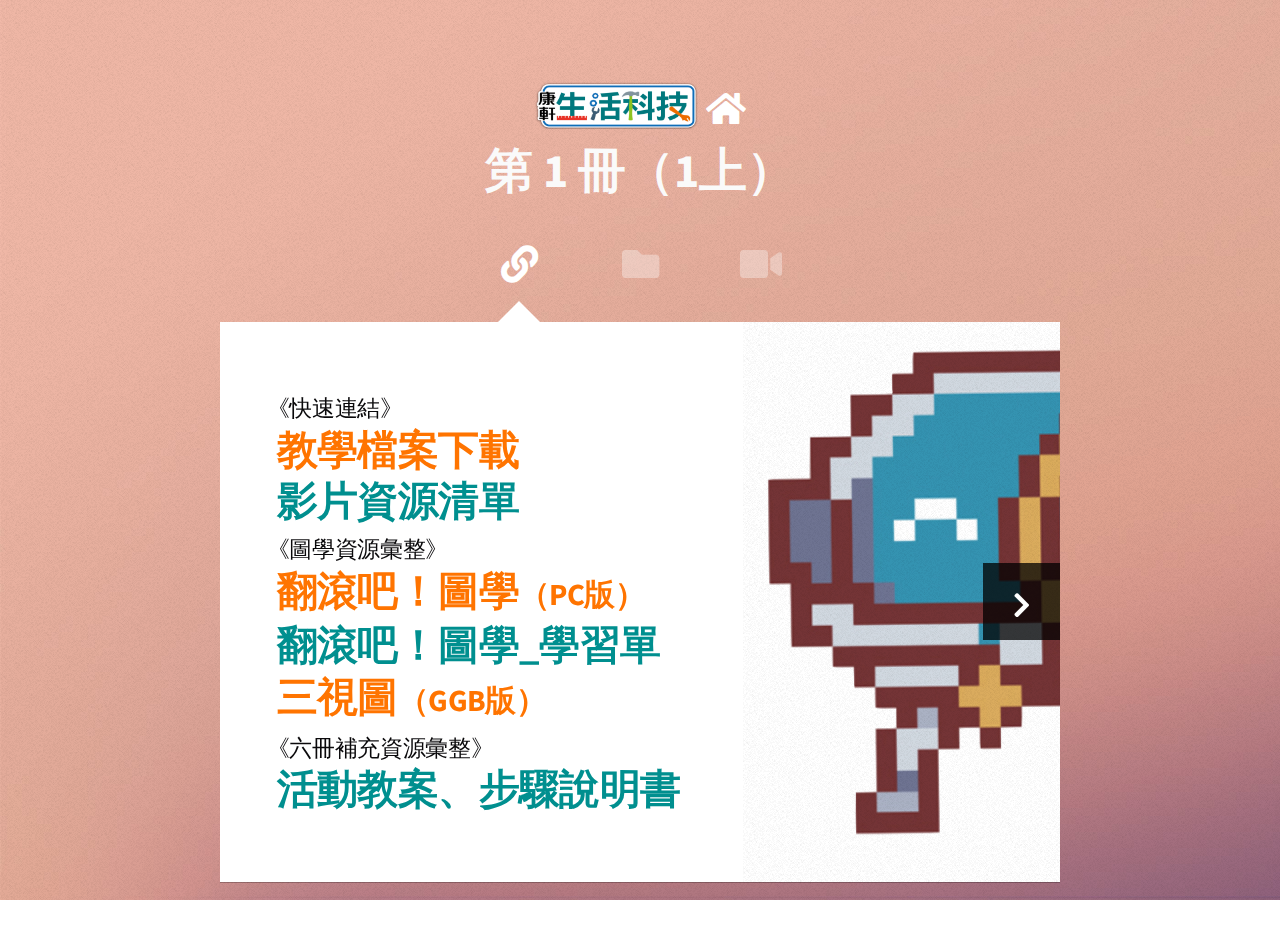
==== commit b9254b79: "112423" ====
--- a/book1/index.html
+++ b/book1/index.html
@@ -59,15 +59,15 @@
           </h1>
           <p style="color:#0a090b;">《圖學資源彙整》</p>
           <h1>
-          <h1>
-            <a href="https://drive.google.com/file/d/1RJkKgNvJhJy7zeA5xB9hRCPHfQzQ2Foa/view?usp=sharing" class="otherlink1">翻滾吧！圖學（PC版）</a><br>
-            <a href="https://drive.google.com/file/d/1_wbIFsnCXTtDjM9w12fhEnkd3egcRroQ/view?usp=sharing" class="otherlink1">翻滾吧！圖學_學習單</a><br>
-            <a href="https://www.geogebra.org/m/ghnnxvwz" class="otherlink1">三視圖（GGB版）</a><br>
-          </h1>
+            <h1>
+              <a href="https://drive.google.com/file/d/1RJkKgNvJhJy7zeA5xB9hRCPHfQzQ2Foa/view?usp=sharing" class="otherlink1">翻滾吧！圖學<span>（PC版）</span></a><br>
+              <a href="https://drive.google.com/file/d/1_wbIFsnCXTtDjM9w12fhEnkd3egcRroQ/view?usp=sharing" class="otherlink2">翻滾吧！圖學_學習單</a><br>
+              <a href="https://www.geogebra.org/m/ghnnxvwz" class="otherlink1">三視圖<span>（GGB版）</span></a><br>
+            </h1>
           </h1>
           <p style="color:#0a090b; ">《六冊補充資源彙整》</p>
           <h1>
-            <a href="https://drive.google.com/file/d/1612jqIIA7QoCxwRhV91pIoTi1A0Wh0Eg/view?usp=sharing" class="otherlink1">活動教案、步驟說明書</a><br>
+            <a href="https://drive.google.com/file/d/1612jqIIA7QoCxwRhV91pIoTi1A0Wh0Eg/view?usp=sharing" class="otherlink2">活動教案、步驟說明書</a><br>
           </h1>
           <div></div>
         </header>
@@ -270,9 +270,9 @@
          【P.195】 <a href="https://www.youtube.com/watch?v=qlomslovAnI" target="_blank" style="text-decoration:none;">工業4.0_運動鞋 (1:21)</a><br>
        </h5>
      </blockquote>
-   
-    <h4>2-4 機具材料</h4>
-    <blockquote>
+     
+     <h4>2-4 機具材料</h4>
+     <blockquote>
       <h5>
         <a href="https://digitalmaster.knsh.com.tw/all/video/j/te_page.html?l1=%E7%94%9F%E7%A7%91&l2=7%E4%B8%8A" target="_blank" style="text-decoration:none;">●機具材料影片</a><br>
       </h5>
--- a/book1/assets/css/main.css
+++ b/book1/assets/css/main.css
@@ -50,6 +50,14 @@
 		color: #0000B8 !important;
 
 		background-color: #e6f0ee;
+	}
+
+	.otherlink1 span{
+		font-size: 75%;
+	}
+
+	.otherlink2 span{
+		font-size: 75%;
 	}
 
 	html, body, div, span, applet, object,
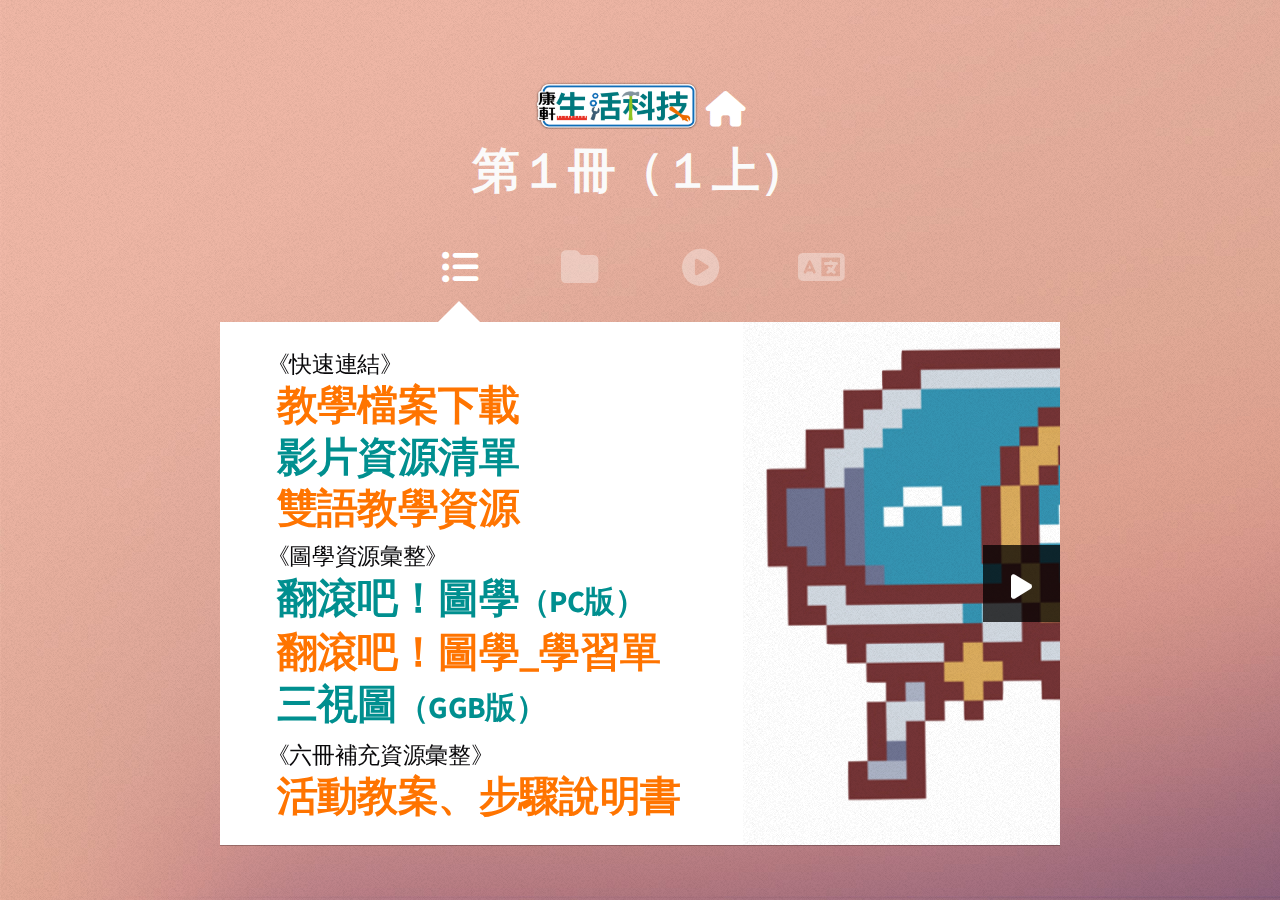
==== commit 3157002a: "20240219 add binligual" ====
--- a/book1/index.html
+++ b/book1/index.html
@@ -1,9 +1,4 @@
 <!DOCTYPE HTML>
-<!--
-Astral by HTML5 UP
-html5up.net | @ajlkn
-Free for personal and commercial use under the CCA 3.0 license (html5up.net/license)
--->
 <html>
 <head>
   <title>【康軒】生科1上備課用書連結</title>
@@ -11,10 +6,11 @@
   <meta name="viewport" content="width=device-width, initial-scale=1, user-scalable=no" />
   <link rel="icon" href="images/favicon.ico">
   <link rel="stylesheet" href="assets/css/main.css" />
+  <link href="assets/fontawesome-6.5.1/css/fontawesome.css" rel="stylesheet">
+  <link href="assets/fontawesome-6.5.1/css/solid.css" rel="stylesheet">
+  <noscript><link rel="stylesheet" href="assets/css/noscript.css" /></noscript>
   <!-- Animate.css v3.5.2 -->
   <link href="https://cdnjs.cloudflare.com/ajax/libs/animate.css/3.5.2/animate.min.css" rel="stylesheet" />
-
-  <noscript><link rel="stylesheet" href="assets/css/noscript.css" /></noscript>
   <!-- Global site tag (gtag.js) - Google Analytics -->
   <script async src="https://www.googletagmanager.com/gtag/js?id=G-QN29K5B1SF"></script>
   <script>
@@ -33,16 +29,17 @@
     <div id="subject">
       <font size="3">　</font><br>
       <span style="display:block; margin:-1em auto; text-align: center;">
-        <img id="logo" src="images/liv-logo.png" alt="康軒生活科技" width="165px" height="58px" align"left">
-        <a id="home-link" class="icon solid fa-home" href="https://knsh-tech-group.github.io/link/"></a>
+        <img id="logo" src="images/liv-logo.png" alt="康軒生活科技" width="165px" height="58px">
+        <a id="home-link" class="icon fa-solid fa-house" href="https://knsh-tech-group.github.io/link/"></a>
       </span>   
-      <font size="7" style="color:#FAFAFA; font-weight:bold;"><br>第 1 冊（1上）</font>
+      <font class="Book" size="7" style="color:#FAFAFA; font-weight:bold;"><br>第１冊（１上）</font>
     </div>
     <!-- Nav -->
     <nav id="nav">
-      <a href="#" class="icon solid fa-link"></a>
-      <a href="#FILE" class="icon solid fa-folder"><span>教學檔案下載</span></a>
-      <a href="#VIDEO" class="icon solid fa-video"><span>影片資源清單</span></a>
+      <a href="#" class="icon fa-solid fa-list-ul"><span>全冊總覽</span></a>
+      <a href="#FILE" class="icon fa-solid fa-folder"><span>教學檔案下載</span></a>
+      <a href="#VIDEO" class="icon fa-solid fa-circle-play"><span>影片資源清單</span></a>
+      <a href="#BILINGUAL" class="icon fa-solid fa-language"><span>雙語教學資源</span></a>
     </nav>
 
     <!-- Main -->
@@ -51,30 +48,30 @@
       <!-- Home -->
       <article id="link" class="panel intro">
         <header>
-          
+
           <p style="color:#0a090b;">《快速連結》</p>
           <h1>
             <a href="#FILE" class="otherlink1">教學檔案下載</a><br>
-            <a href="#VIDEO" class="otherlink2">影片資源清單</a>
+            <a href="#VIDEO" class="otherlink2">影片資源清單</a><br>
+            <a href="#BILINGUAL" class="otherlink1">雙語教學資源</a><br>
           </h1>
           <p style="color:#0a090b;">《圖學資源彙整》</p>
           <h1>
             <h1>
-              <a href="https://drive.google.com/file/d/1RJkKgNvJhJy7zeA5xB9hRCPHfQzQ2Foa/view?usp=sharing" class="otherlink1">翻滾吧！圖學<span>（PC版）</span></a><br>
-              <a href="https://drive.google.com/file/d/1_wbIFsnCXTtDjM9w12fhEnkd3egcRroQ/view?usp=sharing" class="otherlink2">翻滾吧！圖學_學習單</a><br>
-              <a href="https://www.geogebra.org/m/ghnnxvwz" class="otherlink1">三視圖<span>（GGB版）</span></a><br>
+              <a href="https://drive.google.com/file/d/1RJkKgNvJhJy7zeA5xB9hRCPHfQzQ2Foa/view?usp=sharing" class="otherlink2">翻滾吧！圖學<span>（PC版）</span></a><br>
+              <a href="https://drive.google.com/file/d/1_wbIFsnCXTtDjM9w12fhEnkd3egcRroQ/view?usp=sharing" class="otherlink1">翻滾吧！圖學_學習單</a><br>
+              <a href="https://www.geogebra.org/m/ghnnxvwz" class="otherlink2">三視圖<span>（GGB版）</span></a><br>
             </h1>
           </h1>
           <p style="color:#0a090b; ">《六冊補充資源彙整》</p>
           <h1>
-            <a href="https://drive.google.com/file/d/1612jqIIA7QoCxwRhV91pIoTi1A0Wh0Eg/view?usp=sharing" class="otherlink2">活動教案、步驟說明書</a><br>
+            <a href="https://drive.google.com/file/d/1612jqIIA7QoCxwRhV91pIoTi1A0Wh0Eg/view?usp=sharing" class="otherlink1">活動教案、步驟說明書</a><br>
           </h1>
           <div></div>
         </header>
-        <a href="#FILE" class="jumplink pic">
-          <span class="arrow icon solid fa-chevron-right">
-            <span>See my work</span>
-          </span>
+
+        <a href="#FILE" class="jumplink pic" style="position: relative;">
+          <span class="arrow fa-solid fa-play"></span>
           <img src="images/robot.png" alt="" style="position:absolute;top: 0;left: 0;bottom: 0;right: 0;margin: auto" />
         </a>
       </article>
@@ -138,16 +135,12 @@
       </blockquote>
     </article>
 
-
-
-
     <!-- VIDEO -->
     <article id="VIDEO" class="panel">
       <header>
         <h1 style="color:#008F8F;">影片資源清單</h1>
       </header>
       <blockquote>
-
 
         <h3>【進入生活科技教室】</h3>
         <blockquote>
@@ -235,7 +228,6 @@
       </blockquote>
 
     </blockquote>
-
 
 
     <h3>【第 2 章　三星歸位】</h3>
@@ -277,12 +269,41 @@
         <a href="https://digitalmaster.knsh.com.tw/all/video/j/te_page.html?l1=%E7%94%9F%E7%A7%91&l2=7%E4%B8%8A" target="_blank" style="text-decoration:none;">●機具材料影片</a><br>
       </h5>
     </blockquote>
-
   </blockquote>
-
 </blockquote>
-
 </article>
+
+<!-- 雙語教學資源 -->
+<article id="BILINGUAL" class="panel">
+  <header>
+    <h1 style="color:#008F8F;">雙語教學資源</h1>
+  </header>
+  <blockquote>
+
+    <h3>【課室英語教學網】</h3>
+    <blockquote>
+      <h4>
+        <a href="https://knsh-tech-group.github.io/TechEngWeb/" target="_blank" style="text-decoration:none;">[連結] 課室英語教學網</a>
+        <br>
+        <a href="https://knsh-tech-group.github.io/TechEngWeb/index.html">
+          <img style="border:3px solid rgba(0,0,0,0.5);" src="images/g-4.png" width="60%" min-width="50%" height="auto">
+        </a>
+      </h4>
+    </blockquote>
+
+    <h3>【雙語教學投影片】</h3>
+    <blockquote>
+      <h4>
+        <a href="https://digitalmaster.knsh.com.tw/j/technology/index.html" target="_blank" style="text-decoration:none;">[連結] 課室雙語、課程內容雙語PPT</a>
+        <br>
+        <a href="https://digitalmaster.knsh.com.tw/j/technology/index.html">
+          <img style="border:3px solid rgba(0,0,0,0.5);" src="images/g-5.jpg" width="60%" min-width="50%" height="auto">
+        </a>
+      </h4>
+    </blockquote>
+  </blockquote>
+</article>
+
 </div>
 </div>
 
--- a/book1/assets/css/main.css
+++ b/book1/assets/css/main.css
@@ -1,131 +1,381 @@
 @import url("https://fonts.googleapis.com/css?family=Source+Sans+Pro:300,400,300italic,400italic");
-@import url("fontawesome-all.min.css");
-/*
-	Astral by HTML5 UP
-	html5up.net | @ajlkn
-	Free for personal and commercial use under the CCA 3.0 license (html5up.net/license)
-	*/
-
-	.demo-text{
-		font:95% "微軟雅黑" !important; /*設定字型和字型大小*/
-		position: relative;
-		font-weight: bold; /*設定字型粗細*/
-		text-align: left; /*設定文字居中*/
-		color: #ff33cc; /*設定文字顏色*/
-		display: inline-block;	
-		animation: bounce infinite; /* 引用動畫的 @keyframe 名稱 */
-		animation-duration: 1.6s; /* 別忘了設定持續時間 */
-	}
-
-	#home-link {
-		color:white;
-		font-size:1.9em;
-		line-height:1em;
-		margin:auto;
-		padding-left:0.1em;
-
-	}
-	.otherlink1 {
-		
-		padding: 2px 10px;
-		font-weight: bold;
-		color: #ff7400 !important;
-		text-decoration:none;
-		/*	background-color: #e6fae6;*/
-	}
-	.otherlink1:hover {
-		color: #0000B8 !important;
-
-		background-color: #e6f0ee ;
-	}
-	.otherlink2 {
-		
-		padding: 2px 10px;
-		font-weight: bold;
-		color: #008F8F !important;
-		text-decoration:none;
-		/*	background-color: #e6fae6;*/
-	}
-	.otherlink2:hover {
-		color: #0000B8 !important;
-
-		background-color: #e6f0ee;
-	}
-
-	.otherlink1 span{
-		font-size: 75%;
-	}
-
-	.otherlink2 span{
-		font-size: 75%;
-	}
-
-	html, body, div, span, applet, object,
-	iframe, h1, h2, h3, h4, h5, h6, p, blockquote,
-	pre, a, abbr, acronym, address, big, cite,
-	code, del, dfn, em, img, ins, kbd, q, s, samp,
-	small, strike, strong, sub, sup, tt, var, b,
-	u, i, center, dl, dt, dd, ol, ul, li, fieldset,
-	form, label, legend, table, caption, tbody,
-	tfoot, thead, tr, th, td, article, aside,
-	canvas, details, embed, figure, figcaption,
-	footer, header, hgroup, menu, nav, output, ruby,
-	section, summary, time, mark, audio, video {
-		margin: 0;
-		padding: 0;
-		border: 0;
-		font-size: 100%;
-		font: inherit;
-		vertical-align: baseline;}
-
-		article, aside, details, figcaption, figure,
-		footer, header, hgroup, menu, nav, section {
-			display: block;}
-
-			body {
-				line-height: 1;
-			}
-
-			ol, ul {
-				list-style: none;
-			}
-
-			blockquote, q {
-				quotes: none;
-			}
-
-			blockquote:before, blockquote:after, q:before, q:after {
-				content: '';
-				content: none;
-			}
-
-			table {
-				border-collapse: collapse;
-				border-spacing: 0;
-			}
-
-			body {
-				-webkit-text-size-adjust: none;
-			}
-
-			mark {
-				background-color: transparent;
-				color: inherit;
-			}
-
-			input::-moz-focus-inner {
-				border: 0;
-				padding: 0;
-			}
-
-			input, select, textarea {
-				-moz-appearance: none;
-				-webkit-appearance: none;
-				-ms-appearance: none;
-				appearance: none;
-			}
-
-			/* Row */
+
+.demo-text{
+	font:95% "微軟雅黑" !important; /*設定字型和字型大小*/
+	position: relative;
+	font-weight: bold; /*設定字型粗細*/
+	text-align: left; /*設定文字居中*/
+	color: #ff33cc; /*設定文字顏色*/
+	display: inline-block;	
+	animation: bounce infinite; /* 引用動畫的 @keyframe 名稱 */
+	animation-duration: 1.6s; /* 別忘了設定持續時間 */
+}
+
+#home-link {
+	color:white;
+	font-size:1.9em;
+	line-height:1em;
+	margin:auto;
+	padding-left:0.1em;
+
+}
+.otherlink1 {
+
+	padding: 2px 10px;
+	font-weight: bold;
+	color: #ff7400 !important;
+	text-decoration:none;
+	/*	background-color: #e6fae6;*/
+}
+.otherlink1:hover {
+	color: #0000B8 !important;
+
+	background-color: #e6f0ee ;
+}
+.otherlink2 {
+
+	padding: 2px 10px;
+	font-weight: bold;
+	color: #008F8F !important;
+	text-decoration:none;
+	/*	background-color: #e6fae6;*/
+}
+.otherlink2:hover {
+	color: #0000B8 !important;
+
+	background-color: #e6f0ee;
+}
+
+.otherlink1 span{
+	font-size: 75%;
+}
+
+.otherlink2 span{
+	font-size: 75%;
+}
+
+.container2X2 {
+	display: grid;
+	grid-template-columns: 1fr 1fr 1fr 1fr;
+	grid-template-rows: 1fr;
+	width: 100%;
+	height: auto;
+}
+
+.cell2X2 {
+	text-align: center;
+	padding: 10px;
+}
+
+html, body, div, span, applet, object,
+iframe, h1, h2, h3, h4, h5, h6, p, blockquote,
+pre, a, abbr, acronym, address, big, cite,
+code, del, dfn, em, img, ins, kbd, q, s, samp,
+small, strike, strong, sub, sup, tt, var, b,
+u, i, center, dl, dt, dd, ol, ul, li, fieldset,
+form, label, legend, table, caption, tbody,
+tfoot, thead, tr, th, td, article, aside,
+canvas, details, embed, figure, figcaption,
+footer, header, hgroup, menu, nav, output, ruby,
+section, summary, time, mark, audio, video {
+	margin: 0;
+	padding: 0;
+	border: 0;
+	font-size: 100%;
+	font: inherit;
+	vertical-align: baseline;}
+
+	article, aside, details, figcaption, figure,
+	footer, header, hgroup, menu, nav, section {
+		display: block;}
+
+		body {
+			line-height: 1;
+		}
+
+		ol, ul {
+			list-style: none;
+		}
+
+		blockquote, q {
+			quotes: none;
+		}
+
+		blockquote:before, blockquote:after, q:before, q:after {
+			content: '';
+			content: none;
+		}
+
+		table {
+			border-collapse: collapse;
+			border-spacing: 0;
+		}
+
+		body {
+			-webkit-text-size-adjust: none;
+		}
+
+		mark {
+			background-color: transparent;
+			color: inherit;
+		}
+
+		input::-moz-focus-inner {
+			border: 0;
+			padding: 0;
+		}
+
+		input, select, textarea {
+			-moz-appearance: none;
+			-webkit-appearance: none;
+			-ms-appearance: none;
+			appearance: none;
+		}
+
+		/* Row */
+
+		.row {
+			display: flex;
+			flex-wrap: wrap;
+			box-sizing: border-box;
+			align-items: stretch;
+		}
+
+		.row > * {
+			box-sizing: border-box;
+		}
+
+		.row.gtr-uniform > * > :last-child {
+			margin-bottom: 0;
+		}
+
+		.row.aln-left {
+			justify-content: flex-start;
+		}
+
+		.row.aln-center {
+			justify-content: center;
+		}
+
+		.row.aln-right {
+			justify-content: flex-end;
+		}
+
+		.row.aln-top {
+			align-items: flex-start;
+		}
+
+		.row.aln-middle {
+			align-items: center;
+		}
+
+		.row.aln-bottom {
+			align-items: flex-end;
+		}
+
+		.row > .imp {
+			order: -1;
+		}
+
+		.row > .col-1 {
+			width: 8.33333%;
+		}
+
+		.row > .off-1 {
+			margin-left: 8.33333%;
+		}
+
+		.row > .col-2 {
+			width: 16.66667%;
+		}
+
+		.row > .off-2 {
+			margin-left: 16.66667%;
+		}
+
+		.row > .col-3 {
+			width: 25%;
+		}
+
+		.row > .off-3 {
+			margin-left: 25%;
+		}
+
+		.row > .col-4 {
+			width: 33.33333%;
+		}
+
+		.row > .off-4 {
+			margin-left: 33.33333%;
+		}
+
+		.row > .col-5 {
+			width: 41.66667%;
+		}
+
+		.row > .off-5 {
+			margin-left: 41.66667%;
+		}
+
+		.row > .col-6 {
+			width: 50%;
+		}
+
+		.row > .off-6 {
+			margin-left: 50%;
+		}
+
+		.row > .col-7 {
+			width: 58.33333%;
+		}
+
+		.row > .off-7 {
+			margin-left: 58.33333%;
+		}
+
+		.row > .col-8 {
+			width: 66.66667%;
+		}
+
+		.row > .off-8 {
+			margin-left: 66.66667%;
+		}
+
+		.row > .col-9 {
+			width: 75%;
+		}
+
+		.row > .off-9 {
+			margin-left: 75%;
+		}
+
+		.row > .col-10 {
+			width: 83.33333%;
+		}
+
+		.row > .off-10 {
+			margin-left: 83.33333%;
+		}
+
+		.row > .col-11 {
+			width: 91.66667%;
+		}
+
+		.row > .off-11 {
+			margin-left: 91.66667%;
+		}
+
+		.row > .col-12 {
+			width: 100%;
+		}
+
+		.row > .off-12 {
+			margin-left: 100%;
+		}
+
+		.row.gtr-0 {
+			margin-top: 0em;
+			margin-left: 0em;
+		}
+
+		.row.gtr-0 > * {
+			padding: 0em 0 0 0em;
+		}
+
+		.row.gtr-0.gtr-uniform {
+			margin-top: 0em;
+		}
+
+		.row.gtr-0.gtr-uniform > * {
+			padding-top: 0em;
+		}
+
+		.row.gtr-25 {
+			margin-top: -0.3125em;
+			margin-left: -0.3125em;
+		}
+
+		.row.gtr-25 > * {
+			padding: 0.3125em 0 0 0.3125em;
+		}
+
+		.row.gtr-25.gtr-uniform {
+			margin-top: -0.3125em;
+		}
+
+		.row.gtr-25.gtr-uniform > * {
+			padding-top: 0.3125em;
+		}
+
+		.row.gtr-50 {
+			margin-top: -0.625em;
+			margin-left: -0.625em;
+		}
+
+		.row.gtr-50 > * {
+			padding: 0.625em 0 0 0.625em;
+		}
+
+		.row.gtr-50.gtr-uniform {
+			margin-top: -0.625em;
+		}
+
+		.row.gtr-50.gtr-uniform > * {
+			padding-top: 0.625em;
+		}
+
+		.row {
+			margin-top: -1.25em;
+			margin-left: -1.25em;
+		}
+
+		.row > * {
+			padding: 1.25em 0 0 1.25em;
+		}
+
+		.row.gtr-uniform {
+			margin-top: -1.25em;
+		}
+
+		.row.gtr-uniform > * {
+			padding-top: 1.25em;
+		}
+
+		.row.gtr-150 {
+			margin-top: -1.875em;
+			margin-left: -1.875em;
+		}
+
+		.row.gtr-150 > * {
+			padding: 1.875em 0 0 1.875em;
+		}
+
+		.row.gtr-150.gtr-uniform {
+			margin-top: -1.875em;
+		}
+
+		.row.gtr-150.gtr-uniform > * {
+			padding-top: 1.875em;
+		}
+
+		.row.gtr-200 {
+			margin-top: -2.5em;
+			margin-left: -2.5em;
+		}
+
+		.row.gtr-200 > * {
+			padding: 2.5em 0 0 2.5em;
+		}
+
+		.row.gtr-200.gtr-uniform {
+			margin-top: -2.5em;
+		}
+
+		.row.gtr-200.gtr-uniform > * {
+			padding-top: 2.5em;
+		}
+
+		@media screen and (max-width: 1680px) {
 
 			.row {
 				display: flex;
@@ -166,103 +416,103 @@
 				align-items: flex-end;
 			}
 
-			.row > .imp {
+			.row > .imp-xlarge {
 				order: -1;
 			}
 
-			.row > .col-1 {
+			.row > .col-1-xlarge {
 				width: 8.33333%;
 			}
 
-			.row > .off-1 {
+			.row > .off-1-xlarge {
 				margin-left: 8.33333%;
 			}
 
-			.row > .col-2 {
+			.row > .col-2-xlarge {
 				width: 16.66667%;
 			}
 
-			.row > .off-2 {
+			.row > .off-2-xlarge {
 				margin-left: 16.66667%;
 			}
 
-			.row > .col-3 {
+			.row > .col-3-xlarge {
 				width: 25%;
 			}
 
-			.row > .off-3 {
+			.row > .off-3-xlarge {
 				margin-left: 25%;
 			}
 
-			.row > .col-4 {
+			.row > .col-4-xlarge {
 				width: 33.33333%;
 			}
 
-			.row > .off-4 {
+			.row > .off-4-xlarge {
 				margin-left: 33.33333%;
 			}
 
-			.row > .col-5 {
+			.row > .col-5-xlarge {
 				width: 41.66667%;
 			}
 
-			.row > .off-5 {
+			.row > .off-5-xlarge {
 				margin-left: 41.66667%;
 			}
 
-			.row > .col-6 {
+			.row > .col-6-xlarge {
 				width: 50%;
 			}
 
-			.row > .off-6 {
+			.row > .off-6-xlarge {
 				margin-left: 50%;
 			}
 
-			.row > .col-7 {
+			.row > .col-7-xlarge {
 				width: 58.33333%;
 			}
 
-			.row > .off-7 {
+			.row > .off-7-xlarge {
 				margin-left: 58.33333%;
 			}
 
-			.row > .col-8 {
+			.row > .col-8-xlarge {
 				width: 66.66667%;
 			}
 
-			.row > .off-8 {
+			.row > .off-8-xlarge {
 				margin-left: 66.66667%;
 			}
 
-			.row > .col-9 {
+			.row > .col-9-xlarge {
 				width: 75%;
 			}
 
-			.row > .off-9 {
+			.row > .off-9-xlarge {
 				margin-left: 75%;
 			}
 
-			.row > .col-10 {
+			.row > .col-10-xlarge {
 				width: 83.33333%;
 			}
 
-			.row > .off-10 {
+			.row > .off-10-xlarge {
 				margin-left: 83.33333%;
 			}
 
-			.row > .col-11 {
+			.row > .col-11-xlarge {
 				width: 91.66667%;
 			}
 
-			.row > .off-11 {
+			.row > .off-11-xlarge {
 				margin-left: 91.66667%;
 			}
 
-			.row > .col-12 {
+			.row > .col-12-xlarge {
 				width: 100%;
 			}
 
-			.row > .off-12 {
+			.row > .off-12-xlarge {
 				margin-left: 100%;
 			}
 
@@ -368,1900 +618,1671 @@
 				padding-top: 2.5em;
 			}
 
-			@media screen and (max-width: 1680px) {
-
-				.row {
-					display: flex;
-					flex-wrap: wrap;
-					box-sizing: border-box;
-					align-items: stretch;
-				}
-
-				.row > * {
-					box-sizing: border-box;
-				}
-
-				.row.gtr-uniform > * > :last-child {
-					margin-bottom: 0;
-				}
-
-				.row.aln-left {
-					justify-content: flex-start;
-				}
-
-				.row.aln-center {
-					justify-content: center;
-				}
-
-				.row.aln-right {
-					justify-content: flex-end;
-				}
-
-				.row.aln-top {
-					align-items: flex-start;
-				}
-
-				.row.aln-middle {
-					align-items: center;
-				}
-
-				.row.aln-bottom {
-					align-items: flex-end;
-				}
-
-				.row > .imp-xlarge {
-					order: -1;
-				}
-
-				.row > .col-1-xlarge {
-					width: 8.33333%;
-				}
-
-				.row > .off-1-xlarge {
-					margin-left: 8.33333%;
-				}
-
-				.row > .col-2-xlarge {
-					width: 16.66667%;
-				}
-
-				.row > .off-2-xlarge {
-					margin-left: 16.66667%;
-				}
-
-				.row > .col-3-xlarge {
-					width: 25%;
-				}
-
-				.row > .off-3-xlarge {
-					margin-left: 25%;
-				}
-
-				.row > .col-4-xlarge {
-					width: 33.33333%;
-				}
-
-				.row > .off-4-xlarge {
-					margin-left: 33.33333%;
-				}
-
-				.row > .col-5-xlarge {
-					width: 41.66667%;
-				}
-
-				.row > .off-5-xlarge {
-					margin-left: 41.66667%;
-				}
-
-				.row > .col-6-xlarge {
-					width: 50%;
-				}
-
-				.row > .off-6-xlarge {
-					margin-left: 50%;
-				}
-
-				.row > .col-7-xlarge {
-					width: 58.33333%;
-				}
-
-				.row > .off-7-xlarge {
-					margin-left: 58.33333%;
-				}
-
-				.row > .col-8-xlarge {
-					width: 66.66667%;
-				}
-
-				.row > .off-8-xlarge {
-					margin-left: 66.66667%;
-				}
-
-				.row > .col-9-xlarge {
-					width: 75%;
-				}
-
-				.row > .off-9-xlarge {
-					margin-left: 75%;
-				}
-
-				.row > .col-10-xlarge {
-					width: 83.33333%;
-				}
-
-				.row > .off-10-xlarge {
-					margin-left: 83.33333%;
-				}
-
-				.row > .col-11-xlarge {
-					width: 91.66667%;
-				}
-
-				.row > .off-11-xlarge {
-					margin-left: 91.66667%;
-				}
-
-				.row > .col-12-xlarge {
-					width: 100%;
-				}
-
-				.row > .off-12-xlarge {
-					margin-left: 100%;
-				}
-
-				.row.gtr-0 {
-					margin-top: 0em;
-					margin-left: 0em;
-				}
-
-				.row.gtr-0 > * {
-					padding: 0em 0 0 0em;
-				}
-
-				.row.gtr-0.gtr-uniform {
-					margin-top: 0em;
-				}
-
-				.row.gtr-0.gtr-uniform > * {
-					padding-top: 0em;
-				}
-
-				.row.gtr-25 {
-					margin-top: -0.3125em;
-					margin-left: -0.3125em;
-				}
-
-				.row.gtr-25 > * {
-					padding: 0.3125em 0 0 0.3125em;
-				}
-
-				.row.gtr-25.gtr-uniform {
-					margin-top: -0.3125em;
-				}
-
-				.row.gtr-25.gtr-uniform > * {
-					padding-top: 0.3125em;
-				}
-
-				.row.gtr-50 {
-					margin-top: -0.625em;
-					margin-left: -0.625em;
-				}
-
-				.row.gtr-50 > * {
-					padding: 0.625em 0 0 0.625em;
-				}
-
-				.row.gtr-50.gtr-uniform {
-					margin-top: -0.625em;
-				}
-
-				.row.gtr-50.gtr-uniform > * {
-					padding-top: 0.625em;
-				}
-
-				.row {
-					margin-top: -1.25em;
-					margin-left: -1.25em;
-				}
-
-				.row > * {
-					padding: 1.25em 0 0 1.25em;
-				}
-
-				.row.gtr-uniform {
-					margin-top: -1.25em;
-				}
-
-				.row.gtr-uniform > * {
-					padding-top: 1.25em;
-				}
-
-				.row.gtr-150 {
-					margin-top: -1.875em;
-					margin-left: -1.875em;
-				}
-
-				.row.gtr-150 > * {
-					padding: 1.875em 0 0 1.875em;
-				}
-
-				.row.gtr-150.gtr-uniform {
-					margin-top: -1.875em;
-				}
-
-				.row.gtr-150.gtr-uniform > * {
-					padding-top: 1.875em;
-				}
-
-				.row.gtr-200 {
-					margin-top: -2.5em;
-					margin-left: -2.5em;
-				}
-
-				.row.gtr-200 > * {
-					padding: 2.5em 0 0 2.5em;
-				}
-
-				.row.gtr-200.gtr-uniform {
-					margin-top: -2.5em;
-				}
-
-				.row.gtr-200.gtr-uniform > * {
-					padding-top: 2.5em;
-				}
-
-			}
-
-			@media screen and (max-width: 1280px) {
-
-				.row {
-					display: flex;
-					flex-wrap: wrap;
-					box-sizing: border-box;
-					align-items: stretch;
-				}
-
-				.row > * {
-					box-sizing: border-box;
-				}
-
-				.row.gtr-uniform > * > :last-child {
-					margin-bottom: 0;
-				}
-
-				.row.aln-left {
-					justify-content: flex-start;
-				}
-
-				.row.aln-center {
-					justify-content: center;
-				}
-
-				.row.aln-right {
-					justify-content: flex-end;
-				}
-
-				.row.aln-top {
-					align-items: flex-start;
-				}
-
-				.row.aln-middle {
-					align-items: center;
-				}
-
-				.row.aln-bottom {
-					align-items: flex-end;
-				}
-
-				.row > .imp-large {
-					order: -1;
-				}
-
-				.row > .col-1-large {
-					width: 8.33333%;
-				}
-
-				.row > .off-1-large {
-					margin-left: 8.33333%;
-				}
-
-				.row > .col-2-large {
-					width: 16.66667%;
-				}
-
-				.row > .off-2-large {
-					margin-left: 16.66667%;
-				}
-
-				.row > .col-3-large {
-					width: 25%;
-				}
-
-				.row > .off-3-large {
-					margin-left: 25%;
-				}
-
-				.row > .col-4-large {
-					width: 33.33333%;
-				}
-
-				.row > .off-4-large {
-					margin-left: 33.33333%;
-				}
-
-				.row > .col-5-large {
-					width: 41.66667%;
-				}
-
-				.row > .off-5-large {
-					margin-left: 41.66667%;
-				}
-
-				.row > .col-6-large {
-					width: 50%;
-				}
-
-				.row > .off-6-large {
-					margin-left: 50%;
-				}
-
-				.row > .col-7-large {
-					width: 58.33333%;
-				}
-
-				.row > .off-7-large {
-					margin-left: 58.33333%;
-				}
-
-				.row > .col-8-large {
-					width: 66.66667%;
-				}
-
-				.row > .off-8-large {
-					margin-left: 66.66667%;
-				}
-
-				.row > .col-9-large {
-					width: 75%;
-				}
-
-				.row > .off-9-large {
-					margin-left: 75%;
-				}
-
-				.row > .col-10-large {
-					width: 83.33333%;
-				}
-
-				.row > .off-10-large {
-					margin-left: 83.33333%;
-				}
-
-				.row > .col-11-large {
-					width: 91.66667%;
-				}
-
-				.row > .off-11-large {
-					margin-left: 91.66667%;
-				}
-
-				.row > .col-12-large {
-					width: 100%;
-				}
-
-				.row > .off-12-large {
-					margin-left: 100%;
-				}
-
-				.row.gtr-0 {
-					margin-top: 0em;
-					margin-left: 0em;
-				}
-
-				.row.gtr-0 > * {
-					padding: 0em 0 0 0em;
-				}
-
-				.row.gtr-0.gtr-uniform {
-					margin-top: 0em;
-				}
-
-				.row.gtr-0.gtr-uniform > * {
-					padding-top: 0em;
-				}
-
-				.row.gtr-25 {
-					margin-top: -0.3125em;
-					margin-left: -0.3125em;
-				}
-
-				.row.gtr-25 > * {
-					padding: 0.3125em 0 0 0.3125em;
-				}
-
-				.row.gtr-25.gtr-uniform {
-					margin-top: -0.3125em;
-				}
-
-				.row.gtr-25.gtr-uniform > * {
-					padding-top: 0.3125em;
-				}
-
-				.row.gtr-50 {
-					margin-top: -0.625em;
-					margin-left: -0.625em;
-				}
-
-				.row.gtr-50 > * {
-					padding: 0.625em 0 0 0.625em;
-				}
-
-				.row.gtr-50.gtr-uniform {
-					margin-top: -0.625em;
-				}
-
-				.row.gtr-50.gtr-uniform > * {
-					padding-top: 0.625em;
-				}
-
-				.row {
-					margin-top: -1.25em;
-					margin-left: -1.25em;
-				}
-
-				.row > * {
-					padding: 1.25em 0 0 1.25em;
-				}
-
-				.row.gtr-uniform {
-					margin-top: -1.25em;
-				}
-
-				.row.gtr-uniform > * {
-					padding-top: 1.25em;
-				}
-
-				.row.gtr-150 {
-					margin-top: -1.875em;
-					margin-left: -1.875em;
-				}
-
-				.row.gtr-150 > * {
-					padding: 1.875em 0 0 1.875em;
-				}
-
-				.row.gtr-150.gtr-uniform {
-					margin-top: -1.875em;
-				}
-
-				.row.gtr-150.gtr-uniform > * {
-					padding-top: 1.875em;
-				}
-
-				.row.gtr-200 {
-					margin-top: -2.5em;
-					margin-left: -2.5em;
-				}
-
-				.row.gtr-200 > * {
-					padding: 2.5em 0 0 2.5em;
-				}
-
-				.row.gtr-200.gtr-uniform {
-					margin-top: -2.5em;
-				}
-
-				.row.gtr-200.gtr-uniform > * {
-					padding-top: 2.5em;
-				}
-
-			}
-
-			@media screen and (max-width: 980px) {
-
-				.row {
-					display: flex;
-					flex-wrap: wrap;
-					box-sizing: border-box;
-					align-items: stretch;
-				}
-
-				.row > * {
-					box-sizing: border-box;
-				}
-
-				.row.gtr-uniform > * > :last-child {
-					margin-bottom: 0;
-				}
-
-				.row.aln-left {
-					justify-content: flex-start;
-				}
-
-				.row.aln-center {
-					justify-content: center;
-				}
-
-				.row.aln-right {
-					justify-content: flex-end;
-				}
-
-				.row.aln-top {
-					align-items: flex-start;
-				}
-
-				.row.aln-middle {
-					align-items: center;
-				}
-
-				.row.aln-bottom {
-					align-items: flex-end;
-				}
-
-				.row > .imp-medium {
-					order: -1;
-				}
-
-				.row > .col-1-medium {
-					width: 8.33333%;
-				}
-
-				.row > .off-1-medium {
-					margin-left: 8.33333%;
-				}
-
-				.row > .col-2-medium {
-					width: 16.66667%;
-				}
-
-				.row > .off-2-medium {
-					margin-left: 16.66667%;
-				}
-
-				.row > .col-3-medium {
-					width: 25%;
-				}
-
-				.row > .off-3-medium {
-					margin-left: 25%;
-				}
-
-				.row > .col-4-medium {
-					width: 33.33333%;
-				}
-
-				.row > .off-4-medium {
-					margin-left: 33.33333%;
-				}
-
-				.row > .col-5-medium {
-					width: 41.66667%;
-				}
-
-				.row > .off-5-medium {
-					margin-left: 41.66667%;
-				}
-
-				.row > .col-6-medium {
-					width: 50%;
-				}
-
-				.row > .off-6-medium {
-					margin-left: 50%;
-				}
-
-				.row > .col-7-medium {
-					width: 58.33333%;
-				}
-
-				.row > .off-7-medium {
-					margin-left: 58.33333%;
-				}
-
-				.row > .col-8-medium {
-					width: 66.66667%;
-				}
-
-				.row > .off-8-medium {
-					margin-left: 66.66667%;
-				}
-
-				.row > .col-9-medium {
-					width: 75%;
-				}
-
-				.row > .off-9-medium {
-					margin-left: 75%;
-				}
-
-				.row > .col-10-medium {
-					width: 83.33333%;
-				}
-
-				.row > .off-10-medium {
-					margin-left: 83.33333%;
-				}
-
-				.row > .col-11-medium {
-					width: 91.66667%;
-				}
-
-				.row > .off-11-medium {
-					margin-left: 91.66667%;
-				}
-
-				.row > .col-12-medium {
-					width: 100%;
-				}
-
-				.row > .off-12-medium {
-					margin-left: 100%;
-				}
-
-				.row.gtr-0 {
-					margin-top: 0em;
-					margin-left: 0em;
-				}
-
-				.row.gtr-0 > * {
-					padding: 0em 0 0 0em;
-				}
-
-				.row.gtr-0.gtr-uniform {
-					margin-top: 0em;
-				}
-
-				.row.gtr-0.gtr-uniform > * {
-					padding-top: 0em;
-				}
-
-				.row.gtr-25 {
-					margin-top: -0.3125em;
-					margin-left: -0.3125em;
-				}
-
-				.row.gtr-25 > * {
-					padding: 0.3125em 0 0 0.3125em;
-				}
-
-				.row.gtr-25.gtr-uniform {
-					margin-top: -0.3125em;
-				}
-
-				.row.gtr-25.gtr-uniform > * {
-					padding-top: 0.3125em;
-				}
-
-				.row.gtr-50 {
-					margin-top: -0.625em;
-					margin-left: -0.625em;
-				}
-
-				.row.gtr-50 > * {
-					padding: 0.625em 0 0 0.625em;
-				}
-
-				.row.gtr-50.gtr-uniform {
-					margin-top: -0.625em;
-				}
-
-				.row.gtr-50.gtr-uniform > * {
-					padding-top: 0.625em;
-				}
-
-				.row {
-					margin-top: -1.25em;
-					margin-left: -1.25em;
-				}
-
-				.row > * {
-					padding: 1.25em 0 0 1.25em;
-				}
-
-				.row.gtr-uniform {
-					margin-top: -1.25em;
-				}
-
-				.row.gtr-uniform > * {
-					padding-top: 1.25em;
-				}
-
-				.row.gtr-150 {
-					margin-top: -1.875em;
-					margin-left: -1.875em;
-				}
-
-				.row.gtr-150 > * {
-					padding: 1.875em 0 0 1.875em;
-				}
-
-				.row.gtr-150.gtr-uniform {
-					margin-top: -1.875em;
-				}
-
-				.row.gtr-150.gtr-uniform > * {
-					padding-top: 1.875em;
-				}
-
-				.row.gtr-200 {
-					margin-top: -2.5em;
-					margin-left: -2.5em;
-				}
-
-				.row.gtr-200 > * {
-					padding: 2.5em 0 0 2.5em;
-				}
-
-				.row.gtr-200.gtr-uniform {
-					margin-top: -2.5em;
-				}
-
-				.row.gtr-200.gtr-uniform > * {
-					padding-top: 2.5em;
-				}
-
-			}
-
-			@media screen and (max-width: 736px) {
-
-				.row {
-					display: flex;
-					flex-wrap: wrap;
-					box-sizing: border-box;
-					align-items: stretch;
-				}
-
-				.row > * {
-					box-sizing: border-box;
-				}
-
-				.row.gtr-uniform > * > :last-child {
-					margin-bottom: 0;
-				}
-
-				.row.aln-left {
-					justify-content: flex-start;
-				}
-
-				.row.aln-center {
-					justify-content: center;
-				}
-
-				.row.aln-right {
-					justify-content: flex-end;
-				}
-
-				.row.aln-top {
-					align-items: flex-start;
-				}
-
-				.row.aln-middle {
-					align-items: center;
-				}
-
-				.row.aln-bottom {
-					align-items: flex-end;
-				}
-
-				.row > .imp-small {
-					order: -1;
-				}
-
-				.row > .col-1-small {
-					width: 8.33333%;
-				}
-
-				.row > .off-1-small {
-					margin-left: 8.33333%;
-				}
-
-				.row > .col-2-small {
-					width: 16.66667%;
-				}
-
-				.row > .off-2-small {
-					margin-left: 16.66667%;
-				}
-
-				.row > .col-3-small {
-					width: 25%;
-				}
-
-				.row > .off-3-small {
-					margin-left: 25%;
-				}
-
-				.row > .col-4-small {
-					width: 33.33333%;
-				}
-
-				.row > .off-4-small {
-					margin-left: 33.33333%;
-				}
-
-				.row > .col-5-small {
-					width: 41.66667%;
-				}
-
-				.row > .off-5-small {
-					margin-left: 41.66667%;
-				}
-
-				.row > .col-6-small {
-					width: 50%;
-				}
-
-				.row > .off-6-small {
-					margin-left: 50%;
-				}
-
-				.row > .col-7-small {
-					width: 58.33333%;
-				}
-
-				.row > .off-7-small {
-					margin-left: 58.33333%;
-				}
-
-				.row > .col-8-small {
-					width: 66.66667%;
-				}
-
-				.row > .off-8-small {
-					margin-left: 66.66667%;
-				}
-
-				.row > .col-9-small {
-					width: 75%;
-				}
-
-				.row > .off-9-small {
-					margin-left: 75%;
-				}
-
-				.row > .col-10-small {
-					width: 83.33333%;
-				}
-
-				.row > .off-10-small {
-					margin-left: 83.33333%;
-				}
-
-				.row > .col-11-small {
-					width: 91.66667%;
-				}
-
-				.row > .off-11-small {
-					margin-left: 91.66667%;
-				}
-
-				.row > .col-12-small {
-					width: 100%;
-				}
-
-				.row > .off-12-small {
-					margin-left: 100%;
-				}
-
-				.row.gtr-0 {
-					margin-top: 0em;
-					margin-left: 0em;
-				}
-
-				.row.gtr-0 > * {
-					padding: 0em 0 0 0em;
-				}
-
-				.row.gtr-0.gtr-uniform {
-					margin-top: 0em;
-				}
-
-				.row.gtr-0.gtr-uniform > * {
-					padding-top: 0em;
-				}
-
-				.row.gtr-25 {
-					margin-top: -0.3125em;
-					margin-left: -0.3125em;
-				}
-
-				.row.gtr-25 > * {
-					padding: 0.3125em 0 0 0.3125em;
-				}
-
-				.row.gtr-25.gtr-uniform {
-					margin-top: -0.3125em;
-				}
-
-				.row.gtr-25.gtr-uniform > * {
-					padding-top: 0.3125em;
-				}
-
-				.row.gtr-50 {
-					margin-top: -0.625em;
-					margin-left: -0.625em;
-				}
-
-				.row.gtr-50 > * {
-					padding: 0.625em 0 0 0.625em;
-				}
-
-				.row.gtr-50.gtr-uniform {
-					margin-top: -0.625em;
-				}
-
-				.row.gtr-50.gtr-uniform > * {
-					padding-top: 0.625em;
-				}
-
-				.row {
-					margin-top: -1.25em;
-					margin-left: -1.25em;
-				}
-
-				.row > * {
-					padding: 1.25em 0 0 1.25em;
-				}
-
-				.row.gtr-uniform {
-					margin-top: -1.25em;
-				}
-
-				.row.gtr-uniform > * {
-					padding-top: 1.25em;
-				}
-
-				.row.gtr-150 {
-					margin-top: -1.875em;
-					margin-left: -1.875em;
-				}
-
-				.row.gtr-150 > * {
-					padding: 1.875em 0 0 1.875em;
-				}
-
-				.row.gtr-150.gtr-uniform {
-					margin-top: -1.875em;
-				}
-
-				.row.gtr-150.gtr-uniform > * {
-					padding-top: 1.875em;
-				}
-
-				.row.gtr-200 {
-					margin-top: -2.5em;
-					margin-left: -2.5em;
-				}
-
-				.row.gtr-200 > * {
-					padding: 2.5em 0 0 2.5em;
-				}
-
-				.row.gtr-200.gtr-uniform {
-					margin-top: -2.5em;
-				}
-
-				.row.gtr-200.gtr-uniform > * {
-					padding-top: 2.5em;
-				}
-
-			}
-
-			/* Basic */
-
-			html {
+		}
+
+		@media screen and (max-width: 1280px) {
+
+			.row {
+				display: flex;
+				flex-wrap: wrap;
 				box-sizing: border-box;
-			}
-
-			*, *:before, *:after {
-				box-sizing: inherit;
-			}
-
-			body {
-				background-image: url("images/overlay.png"), url("images/bg.jpg");
-				background-repeat: repeat, no-repeat;
-				background-size: auto, 100% 100%;
-				background-attachment: fixed;
-				overflow-y: scroll;
-			}
-
-			body.is-preload *, body.is-preload *:before, body.is-preload *:after {
-				-moz-animation: none !important;
-				-webkit-animation: none !important;
-				-ms-animation: none !important;
-				animation: none !important;
-				-moz-transition: none !important;
-				-webkit-transition: none !important;
-				-ms-transition: none !important;
-				transition: none !important;
-			}
+				align-items: stretch;
+			}
+
+			.row > * {
+				box-sizing: border-box;
+			}
+
+			.row.gtr-uniform > * > :last-child {
+				margin-bottom: 0;
+			}
+
+			.row.aln-left {
+				justify-content: flex-start;
+			}
+
+			.row.aln-center {
+				justify-content: center;
+			}
+
+			.row.aln-right {
+				justify-content: flex-end;
+			}
+
+			.row.aln-top {
+				align-items: flex-start;
+			}
+
+			.row.aln-middle {
+				align-items: center;
+			}
+
+			.row.aln-bottom {
+				align-items: flex-end;
+			}
+
+			.row > .imp-large {
+				order: -1;
+			}
+
+			.row > .col-1-large {
+				width: 8.33333%;
+			}
+
+			.row > .off-1-large {
+				margin-left: 8.33333%;
+			}
+
+			.row > .col-2-large {
+				width: 16.66667%;
+			}
+
+			.row > .off-2-large {
+				margin-left: 16.66667%;
+			}
+
+			.row > .col-3-large {
+				width: 25%;
+			}
+
+			.row > .off-3-large {
+				margin-left: 25%;
+			}
+
+			.row > .col-4-large {
+				width: 33.33333%;
+			}
+
+			.row > .off-4-large {
+				margin-left: 33.33333%;
+			}
+
+			.row > .col-5-large {
+				width: 41.66667%;
+			}
+
+			.row > .off-5-large {
+				margin-left: 41.66667%;
+			}
+
+			.row > .col-6-large {
+				width: 50%;
+			}
+
+			.row > .off-6-large {
+				margin-left: 50%;
+			}
+
+			.row > .col-7-large {
+				width: 58.33333%;
+			}
+
+			.row > .off-7-large {
+				margin-left: 58.33333%;
+			}
+
+			.row > .col-8-large {
+				width: 66.66667%;
+			}
+
+			.row > .off-8-large {
+				margin-left: 66.66667%;
+			}
+
+			.row > .col-9-large {
+				width: 75%;
+			}
+
+			.row > .off-9-large {
+				margin-left: 75%;
+			}
+
+			.row > .col-10-large {
+				width: 83.33333%;
+			}
+
+			.row > .off-10-large {
+				margin-left: 83.33333%;
+			}
+
+			.row > .col-11-large {
+				width: 91.66667%;
+			}
+
+			.row > .off-11-large {
+				margin-left: 91.66667%;
+			}
+
+			.row > .col-12-large {
+				width: 100%;
+			}
+
+			.row > .off-12-large {
+				margin-left: 100%;
+			}
+
+			.row.gtr-0 {
+				margin-top: 0em;
+				margin-left: 0em;
+			}
+
+			.row.gtr-0 > * {
+				padding: 0em 0 0 0em;
+			}
+
+			.row.gtr-0.gtr-uniform {
+				margin-top: 0em;
+			}
+
+			.row.gtr-0.gtr-uniform > * {
+				padding-top: 0em;
+			}
+
+			.row.gtr-25 {
+				margin-top: -0.3125em;
+				margin-left: -0.3125em;
+			}
+
+			.row.gtr-25 > * {
+				padding: 0.3125em 0 0 0.3125em;
+			}
+
+			.row.gtr-25.gtr-uniform {
+				margin-top: -0.3125em;
+			}
+
+			.row.gtr-25.gtr-uniform > * {
+				padding-top: 0.3125em;
+			}
+
+			.row.gtr-50 {
+				margin-top: -0.625em;
+				margin-left: -0.625em;
+			}
+
+			.row.gtr-50 > * {
+				padding: 0.625em 0 0 0.625em;
+			}
+
+			.row.gtr-50.gtr-uniform {
+				margin-top: -0.625em;
+			}
+
+			.row.gtr-50.gtr-uniform > * {
+				padding-top: 0.625em;
+			}
+
+			.row {
+				margin-top: -1.25em;
+				margin-left: -1.25em;
+			}
+
+			.row > * {
+				padding: 1.25em 0 0 1.25em;
+			}
+
+			.row.gtr-uniform {
+				margin-top: -1.25em;
+			}
+
+			.row.gtr-uniform > * {
+				padding-top: 1.25em;
+			}
+
+			.row.gtr-150 {
+				margin-top: -1.875em;
+				margin-left: -1.875em;
+			}
+
+			.row.gtr-150 > * {
+				padding: 1.875em 0 0 1.875em;
+			}
+
+			.row.gtr-150.gtr-uniform {
+				margin-top: -1.875em;
+			}
+
+			.row.gtr-150.gtr-uniform > * {
+				padding-top: 1.875em;
+			}
+
+			.row.gtr-200 {
+				margin-top: -2.5em;
+				margin-left: -2.5em;
+			}
+
+			.row.gtr-200 > * {
+				padding: 2.5em 0 0 2.5em;
+			}
+
+			.row.gtr-200.gtr-uniform {
+				margin-top: -2.5em;
+			}
+
+			.row.gtr-200.gtr-uniform > * {
+				padding-top: 2.5em;
+			}
+
+		}
+
+		@media screen and (max-width: 980px) {
+			.container2X2 {
+				display: grid;
+				grid-template-columns: 1fr;
+				grid-template-rows: 1fr 1fr 1fr 1fr;
+				width: 100%;
+				height: auto;
+			}
+
+			.row {
+				display: flex;
+				flex-wrap: wrap;
+				box-sizing: border-box;
+				align-items: stretch;
+			}
+
+			.row > * {
+				box-sizing: border-box;
+			}
+
+			.row.gtr-uniform > * > :last-child {
+				margin-bottom: 0;
+			}
+
+			.row.aln-left {
+				justify-content: flex-start;
+			}
+
+			.row.aln-center {
+				justify-content: center;
+			}
+
+			.row.aln-right {
+				justify-content: flex-end;
+			}
+
+			.row.aln-top {
+				align-items: flex-start;
+			}
+
+			.row.aln-middle {
+				align-items: center;
+			}
+
+			.row.aln-bottom {
+				align-items: flex-end;
+			}
+
+			.row > .imp-medium {
+				order: -1;
+			}
+
+			.row > .col-1-medium {
+				width: 8.33333%;
+			}
+
+			.row > .off-1-medium {
+				margin-left: 8.33333%;
+			}
+
+			.row > .col-2-medium {
+				width: 16.66667%;
+			}
+
+			.row > .off-2-medium {
+				margin-left: 16.66667%;
+			}
+
+			.row > .col-3-medium {
+				width: 25%;
+			}
+
+			.row > .off-3-medium {
+				margin-left: 25%;
+			}
+
+			.row > .col-4-medium {
+				width: 33.33333%;
+			}
+
+			.row > .off-4-medium {
+				margin-left: 33.33333%;
+			}
+
+			.row > .col-5-medium {
+				width: 41.66667%;
+			}
+
+			.row > .off-5-medium {
+				margin-left: 41.66667%;
+			}
+
+			.row > .col-6-medium {
+				width: 50%;
+			}
+
+			.row > .off-6-medium {
+				margin-left: 50%;
+			}
+
+			.row > .col-7-medium {
+				width: 58.33333%;
+			}
+
+			.row > .off-7-medium {
+				margin-left: 58.33333%;
+			}
+
+			.row > .col-8-medium {
+				width: 66.66667%;
+			}
+
+			.row > .off-8-medium {
+				margin-left: 66.66667%;
+			}
+
+			.row > .col-9-medium {
+				width: 75%;
+			}
+
+			.row > .off-9-medium {
+				margin-left: 75%;
+			}
+
+			.row > .col-10-medium {
+				width: 83.33333%;
+			}
+
+			.row > .off-10-medium {
+				margin-left: 83.33333%;
+			}
+
+			.row > .col-11-medium {
+				width: 91.66667%;
+			}
+
+			.row > .off-11-medium {
+				margin-left: 91.66667%;
+			}
+
+			.row > .col-12-medium {
+				width: 100%;
+			}
+
+			.row > .off-12-medium {
+				margin-left: 100%;
+			}
+
+			.row.gtr-0 {
+				margin-top: 0em;
+				margin-left: 0em;
+			}
+
+			.row.gtr-0 > * {
+				padding: 0em 0 0 0em;
+			}
+
+			.row.gtr-0.gtr-uniform {
+				margin-top: 0em;
+			}
+
+			.row.gtr-0.gtr-uniform > * {
+				padding-top: 0em;
+			}
+
+			.row.gtr-25 {
+				margin-top: -0.3125em;
+				margin-left: -0.3125em;
+			}
+
+			.row.gtr-25 > * {
+				padding: 0.3125em 0 0 0.3125em;
+			}
+
+			.row.gtr-25.gtr-uniform {
+				margin-top: -0.3125em;
+			}
+
+			.row.gtr-25.gtr-uniform > * {
+				padding-top: 0.3125em;
+			}
+
+			.row.gtr-50 {
+				margin-top: -0.625em;
+				margin-left: -0.625em;
+			}
+
+			.row.gtr-50 > * {
+				padding: 0.625em 0 0 0.625em;
+			}
+
+			.row.gtr-50.gtr-uniform {
+				margin-top: -0.625em;
+			}
+
+			.row.gtr-50.gtr-uniform > * {
+				padding-top: 0.625em;
+			}
+
+			.row {
+				margin-top: -1.25em;
+				margin-left: -1.25em;
+			}
+
+			.row > * {
+				padding: 1.25em 0 0 1.25em;
+			}
+
+			.row.gtr-uniform {
+				margin-top: -1.25em;
+			}
+
+			.row.gtr-uniform > * {
+				padding-top: 1.25em;
+			}
+
+			.row.gtr-150 {
+				margin-top: -1.875em;
+				margin-left: -1.875em;
+			}
+
+			.row.gtr-150 > * {
+				padding: 1.875em 0 0 1.875em;
+			}
+
+			.row.gtr-150.gtr-uniform {
+				margin-top: -1.875em;
+			}
+
+			.row.gtr-150.gtr-uniform > * {
+				padding-top: 1.875em;
+			}
+
+			.row.gtr-200 {
+				margin-top: -2.5em;
+				margin-left: -2.5em;
+			}
+
+			.row.gtr-200 > * {
+				padding: 2.5em 0 0 2.5em;
+			}
+
+			.row.gtr-200.gtr-uniform {
+				margin-top: -2.5em;
+			}
+
+			.row.gtr-200.gtr-uniform > * {
+				padding-top: 2.5em;
+			}
+
+		}
+
+		@media screen and (max-width: 736px) {
+
+			.row {
+				display: flex;
+				flex-wrap: wrap;
+				box-sizing: border-box;
+				align-items: stretch;
+			}
+
+			.row > * {
+				box-sizing: border-box;
+			}
+
+			.row.gtr-uniform > * > :last-child {
+				margin-bottom: 0;
+			}
+
+			.row.aln-left {
+				justify-content: flex-start;
+			}
+
+			.row.aln-center {
+				justify-content: center;
+			}
+
+			.row.aln-right {
+				justify-content: flex-end;
+			}
+
+			.row.aln-top {
+				align-items: flex-start;
+			}
+
+			.row.aln-middle {
+				align-items: center;
+			}
+
+			.row.aln-bottom {
+				align-items: flex-end;
+			}
+
+			.row > .imp-small {
+				order: -1;
+			}
+
+			.row > .col-1-small {
+				width: 8.33333%;
+			}
+
+			.row > .off-1-small {
+				margin-left: 8.33333%;
+			}
+
+			.row > .col-2-small {
+				width: 16.66667%;
+			}
+
+			.row > .off-2-small {
+				margin-left: 16.66667%;
+			}
+
+			.row > .col-3-small {
+				width: 25%;
+			}
+
+			.row > .off-3-small {
+				margin-left: 25%;
+			}
+
+			.row > .col-4-small {
+				width: 33.33333%;
+			}
+
+			.row > .off-4-small {
+				margin-left: 33.33333%;
+			}
+
+			.row > .col-5-small {
+				width: 41.66667%;
+			}
+
+			.row > .off-5-small {
+				margin-left: 41.66667%;
+			}
+
+			.row > .col-6-small {
+				width: 50%;
+			}
+
+			.row > .off-6-small {
+				margin-left: 50%;
+			}
+
+			.row > .col-7-small {
+				width: 58.33333%;
+			}
+
+			.row > .off-7-small {
+				margin-left: 58.33333%;
+			}
+
+			.row > .col-8-small {
+				width: 66.66667%;
+			}
+
+			.row > .off-8-small {
+				margin-left: 66.66667%;
+			}
+
+			.row > .col-9-small {
+				width: 75%;
+			}
+
+			.row > .off-9-small {
+				margin-left: 75%;
+			}
+
+			.row > .col-10-small {
+				width: 83.33333%;
+			}
+
+			.row > .off-10-small {
+				margin-left: 83.33333%;
+			}
+
+			.row > .col-11-small {
+				width: 91.66667%;
+			}
+
+			.row > .off-11-small {
+				margin-left: 91.66667%;
+			}
+
+			.row > .col-12-small {
+				width: 100%;
+			}
+
+			.row > .off-12-small {
+				margin-left: 100%;
+			}
+
+			.row.gtr-0 {
+				margin-top: 0em;
+				margin-left: 0em;
+			}
+
+			.row.gtr-0 > * {
+				padding: 0em 0 0 0em;
+			}
+
+			.row.gtr-0.gtr-uniform {
+				margin-top: 0em;
+			}
+
+			.row.gtr-0.gtr-uniform > * {
+				padding-top: 0em;
+			}
+
+			.row.gtr-25 {
+				margin-top: -0.3125em;
+				margin-left: -0.3125em;
+			}
+
+			.row.gtr-25 > * {
+				padding: 0.3125em 0 0 0.3125em;
+			}
+
+			.row.gtr-25.gtr-uniform {
+				margin-top: -0.3125em;
+			}
+
+			.row.gtr-25.gtr-uniform > * {
+				padding-top: 0.3125em;
+			}
+
+			.row.gtr-50 {
+				margin-top: -0.625em;
+				margin-left: -0.625em;
+			}
+
+			.row.gtr-50 > * {
+				padding: 0.625em 0 0 0.625em;
+			}
+
+			.row.gtr-50.gtr-uniform {
+				margin-top: -0.625em;
+			}
+
+			.row.gtr-50.gtr-uniform > * {
+				padding-top: 0.625em;
+			}
+
+			.row {
+				margin-top: -1.25em;
+				margin-left: -1.25em;
+			}
+
+			.row > * {
+				padding: 1.25em 0 0 1.25em;
+			}
+
+			.row.gtr-uniform {
+				margin-top: -1.25em;
+			}
+
+			.row.gtr-uniform > * {
+				padding-top: 1.25em;
+			}
+
+			.row.gtr-150 {
+				margin-top: -1.875em;
+				margin-left: -1.875em;
+			}
+
+			.row.gtr-150 > * {
+				padding: 1.875em 0 0 1.875em;
+			}
+
+			.row.gtr-150.gtr-uniform {
+				margin-top: -1.875em;
+			}
+
+			.row.gtr-150.gtr-uniform > * {
+				padding-top: 1.875em;
+			}
+
+			.row.gtr-200 {
+				margin-top: -2.5em;
+				margin-left: -2.5em;
+			}
+
+			.row.gtr-200 > * {
+				padding: 2.5em 0 0 2.5em;
+			}
+
+			.row.gtr-200.gtr-uniform {
+				margin-top: -2.5em;
+			}
+
+			.row.gtr-200.gtr-uniform > * {
+				padding-top: 2.5em;
+			}
+
+		}
+
+		/* Basic */
+
+		html {
+			box-sizing: border-box;
+		}
+
+		*, *:before, *:after {
+			box-sizing: inherit;
+		}
+
+		body {
+			background-image: url("images/overlay.png"), url("images/bg.jpg");
+			background-repeat: repeat, no-repeat;
+			background-size: auto, 100% 100%;
+			background-attachment: fixed;
+			overflow-y: scroll;
+		}
+
+		body.is-preload *, body.is-preload *:before, body.is-preload *:after {
+			-moz-animation: none !important;
+			-webkit-animation: none !important;
+			-ms-animation: none !important;
+			animation: none !important;
+			-moz-transition: none !important;
+			-webkit-transition: none !important;
+			-ms-transition: none !important;
+			transition: none !important;
+		}
+
+		body, input, textarea, select {
+			font-family: 'Microsoft JhengHei','Source Sans Pro', sans-serif;
+			font-weight: 300;
+			color: #777777;
+			font-size: 20pt;
+			line-height: 1.75em;
+		}
+
+		@media screen and (max-width: 1680px) {
 
 			body, input, textarea, select {
-				font-family: 'Microsoft JhengHei','Source Sans Pro', sans-serif;
-				font-weight: 300;
-				color: #777777;
-				font-size: 20pt;
-				line-height: 1.75em;
-			}
-
-			@media screen and (max-width: 1680px) {
-
-				body, input, textarea, select {
-					font-size: 15pt;
-				}
-
-			}
-
-			@media screen and (max-width: 1280px) {
-
-				body, input, textarea, select {
-					font-size: 14pt;
-				}
-
-			}
-
-			@media screen and (max-width: 736px) {
-
-				body, input, textarea, select {
-					font-size: 12pt;
-				}
-
-			}
-
-			@media screen and (max-width: 360px) {
-
-				body, input, textarea, select {
-					font-size: 11pt;
-				}
-
-			}
-
-			strong, b, h1, h2, h3, h4, h5, h6 {
-				font-weight: 400;
-				color: #363636;
-			}
+				font-size: 15pt;
+			}
+
+		}
+
+		@media screen and (max-width: 1280px) {
+
+			body, input, textarea, select {
+				font-size: 14pt;
+			}
+
+		}
+
+		@media screen and (max-width: 736px) {
+
+			body, input, textarea, select {
+				font-size: 12pt;
+			}
+
+		}
+
+		@media screen and (max-width: 360px) {
+
+			body, input, textarea, select {
+				font-size: 11pt;
+			}
+
+		}
+
+		strong, b, h1, h2, h3, h4, h5, h6 {
+			font-weight: 400;
+			color: #363636;
+		}
+
+		h1 {
+			font-size: 2.2em;
+			letter-spacing: -0.015em;
+			color: #0000B8;
+		}
+
+		h2 {
+			font-size: 2.2em;
+			letter-spacing: -0.015em;
+			color: #008F8F;
+		}
+
+		h3 {
+			font-size: 1.8em;
+			letter-spacing: -0.015em;
+		}
+
+		h4, h5, h6 {
+			font-size: 1.25em;
+			letter-spacing: -0.015em;
+		}
+
+		@media screen and (max-width: 736px) {
 
 			h1 {
-				font-size: 2.2em;
-				letter-spacing: -0.015em;
-				color: #0000B8;
+				font-size: 1.75em;
 			}
 
 			h2 {
-				font-size: 2.2em;
-				letter-spacing: -0.015em;
-				color: #008F8F;
-			}
-
-			h3 {
-				font-size: 1.8em;
-				letter-spacing: -0.015em;
-			}
-
-			h4, h5, h6 {
-				font-size: 1.25em;
-				letter-spacing: -0.015em;
-			}
-
-			@media screen and (max-width: 736px) {
-
-				h1 {
-					font-size: 1.75em;
-				}
-
-				h2 {
-					font-size: 1.375em;
-				}
-
-				h3, h4, h5, h6 {
-					font-size: 1em;
-				}
-
-			}
-
-			blockquote {
-				border-left: solid 0.5em #ddd;
-				padding: 1em 0 1em 2em;
-				<!--font-style: italic;-->
-			}
-
-			em, i {
-				font-style: italic;
-			}
-
-			hr {
-				border: 0;
-				border-top: solid 1px #ddd;
-				padding: 1.5em 0 0 0;
-				margin: 1.75em 0 0 0;
-			}
-
-			sub {
-				position: relative;
-				top: 0.5em;
-				font-size: 0.8em;
-			}
-
-			sup {
-				position: relative;
-				top: -0.5em;
-				font-size: 0.8em;
-			}
-
-			br.clear {
-				clear: both;
-			}
-
-			p, ul, ol, dl, table, blockquote, form {
-				margin-bottom: 2em;
-			}
-
-			/* Table */
-
-			table {
-				width: 100%;
-			}
-
-			table.default tbody tr {
-				border-bottom: solid 1px #f4f4f4;
-			}
-
-			table.default td {
-				padding: 0.5em 1em 0.5em 1em;
-			}
-
-			table.default th {
-				text-align: left;
-				font-weight: 400;
-				padding: 0.5em 1em 0.5em 1em;
-			}
-
-			table.default thead {
-				border-bottom: solid 2px #f4f4f4;
-			}
-
-			/* Form */
-
-			form label {
-				display: block;
-				font-weight: 400;
-				color: #363636;
+				font-size: 1.375em;
+			}
+
+			h3, h4, h5, h6 {
+				font-size: 1em;
+			}
+
+		}
+
+		blockquote {
+			border-left: solid 0.5em #ddd;
+			padding: 1em 0 1em 2em;
+			<!--font-style: italic;-->
+		}
+
+		em, i {
+			font-style: italic;
+		}
+
+		hr {
+			border: 0;
+			border-top: solid 1px #ddd;
+			padding: 1.5em 0 0 0;
+			margin: 1.75em 0 0 0;
+		}
+
+		sub {
+			position: relative;
+			top: 0.5em;
+			font-size: 0.8em;
+		}
+
+		sup {
+			position: relative;
+			top: -0.5em;
+			font-size: 0.8em;
+		}
+
+		br.clear {
+			clear: both;
+		}
+
+		p, ul, ol, dl, table, blockquote, form {
+			margin-bottom: 2em;
+		}
+
+		/* Table */
+
+		table {
+			width: 100%;
+		}
+
+		table.default tbody tr {
+			border-bottom: solid 1px #f4f4f4;
+		}
+
+		table.default td {
+			padding: 0.5em 1em 0.5em 1em;
+		}
+
+		table.default th {
+			text-align: left;
+			font-weight: 400;
+			padding: 0.5em 1em 0.5em 1em;
+		}
+
+		table.default thead {
+			border-bottom: solid 2px #f4f4f4;
+		}
+
+		/* Form */
+
+		form label {
+			display: block;
+			font-weight: 400;
+			color: #363636;
+			margin: 0 0 1em 0;
+		}
+
+		form input[type="text"],
+		form input[type="email"],
+		form input[type="password"],
+		form select,
+		form textarea {
+			-webkit-appearance: none;
+			border: 0;
+			background: #f4f4f4;
+			padding: 0.75em;
+			width: 100%;
+			-moz-transition: background-color .25s ease-in-out;
+			-webkit-transition: background-color .25s ease-in-out;
+			-ms-transition: background-color .25s ease-in-out;
+			transition: background-color .25s ease-in-out;
+		}
+
+		form input[type="text"]:focus,
+		form input[type="email"]:focus,
+		form input[type="password"]:focus,
+		form select:focus,
+		form textarea:focus {
+			background: #f8f8f8;
+		}
+
+		form input[type="text"],
+		form input[type="email"],
+		form input[type="password"],
+		form select {
+			line-height: 1.35em;
+		}
+
+		form ::-webkit-input-placeholder {
+			color: #999;
+		}
+
+		form :-moz-placeholder {
+			color: #999;
+		}
+
+		form ::-moz-placeholder {
+			color: #999;
+		}
+
+		form :-ms-input-placeholder {
+			color: #999;
+		}
+
+		/* Section/Article */
+
+		section, article {
+			margin-bottom: 3em;
+		}
+
+		section > :last-child, section:last-child, article > :last-child, article:last-child {
+			margin-bottom: 0;
+		}
+
+		header {
+			margin: 0 0 1.5em 0;
+		}
+
+		header > p {
+			margin: 0.5em 0 0 0;
+			color: #aaa;
+		}
+
+		@media screen and (max-width: 736px) {
+
+			header {
 				margin: 0 0 1em 0;
 			}
 
-			form input[type="text"],
-			form input[type="email"],
-			form input[type="password"],
-			form select,
-			form textarea {
-				-webkit-appearance: none;
-				border: 0;
-				background: #f4f4f4;
-				padding: 0.75em;
-				width: 100%;
-				-moz-transition: background-color .25s ease-in-out;
-				-webkit-transition: background-color .25s ease-in-out;
-				-ms-transition: background-color .25s ease-in-out;
-				transition: background-color .25s ease-in-out;
-			}
-
-			form input[type="text"]:focus,
-			form input[type="email"]:focus,
-			form input[type="password"]:focus,
-			form select:focus,
-			form textarea:focus {
-				background: #f8f8f8;
-			}
-
-			form input[type="text"],
-			form input[type="email"],
-			form input[type="password"],
-			form select {
-				line-height: 1.35em;
-			}
-
-			form ::-webkit-input-placeholder {
-				color: #999;
-			}
-
-			form :-moz-placeholder {
-				color: #999;
-			}
-
-			form ::-moz-placeholder {
-				color: #999;
-			}
-
-			form :-ms-input-placeholder {
-				color: #999;
-			}
-
-			/* Section/Article */
-
-			section, article {
-				margin-bottom: 3em;
-			}
-
-			section > :last-child, section:last-child, article > :last-child, article:last-child {
-				margin-bottom: 0;
-			}
-
-			header {
-				margin: 0 0 1.5em 0;
-			}
-
-			header > p {
-				margin: 0.5em 0 0 0;
-				color: #aaa;
-			}
-
-			@media screen and (max-width: 736px) {
-
-				header {
-					margin: 0 0 1em 0;
-				}
-
-			}
-
-			/* Image */
-
-			.image {
-				display: inline-block;
-			}
-
-			.image img {
-				display: block;
-				width: 100%;
-			}
-
-			.image.fit {
-				display: block;
-				width: 100%;
-			}
-
-			.image.featured {
-				display: block;
-				width: 100%;
-				margin: 0 0 2em 0;
-			}
-
-			.image.left {
-				float: left;
-				margin: 0 2em 2em 0;
-			}
-
-			.image.centered {
-				display: block;
-				margin: 0 0 2em 0;
-			}
-
-			.image.centered img {
-				margin: 0 auto;
-				width: auto;
-			}
-
-			/* Button */
+		}
+
+		/* Image */
+
+		.image {
+			display: inline-block;
+		}
+
+		.image img {
+			display: block;
+			width: 100%;
+		}
+
+		.image.fit {
+			display: block;
+			width: 100%;
+		}
+
+		.image.featured {
+			display: block;
+			width: 100%;
+			margin: 0 0 2em 0;
+		}
+
+		.image.left {
+			float: left;
+			margin: 0 2em 2em 0;
+		}
+
+		.image.centered {
+			display: block;
+			margin: 0 0 2em 0;
+		}
+
+		.image.centered img {
+			margin: 0 auto;
+			width: auto;
+		}
+
+		/* Button */
+
+		input[type="button"],
+		input[type="submit"],
+		input[type="reset"],
+		button,
+		.button {
+			-moz-transition: background-color .25s ease-in-out;
+			-webkit-transition: background-color .25s ease-in-out;
+			-ms-transition: background-color .25s ease-in-out;
+			transition: background-color .25s ease-in-out;
+			-webkit-appearance: none;
+			display: inline-block;
+			background-color: #222222;
+			color: #ffffff;
+			border: 0;
+			cursor: pointer;
+			outline: 0;
+			padding: 0.7em 1.5em 0.7em 1.5em;
+		}
+
+		input[type="button"]:hover,
+		input[type="submit"]:hover,
+		input[type="reset"]:hover,
+		button:hover,
+		.button:hover {
+			background-color: #333333;
+		}
+
+		input[type="button"]:active,
+		input[type="submit"]:active,
+		input[type="reset"]:active,
+		button:active,
+		.button:active {
+			background-color: #444444;
+		}
+
+		input[type="button"].alt,
+		input[type="submit"].alt,
+		input[type="reset"].alt,
+		button.alt,
+		.button.alt {
+			background-color: #777777;
+		}
+
+		input[type="button"].alt:hover,
+		input[type="submit"].alt:hover,
+		input[type="reset"].alt:hover,
+		button.alt:hover,
+		.button.alt:hover {
+			background-color: #888888;
+		}
+
+		input[type="button"].alt:active,
+		input[type="submit"].alt:active,
+		input[type="reset"].alt:active,
+		button.alt:active,
+		.button.alt:active {
+			background-color: #999999;
+		}
+
+		input[type="button"].small,
+		input[type="submit"].small,
+		input[type="reset"].small,
+		button.small,
+		.button.small {
+			font-size: 0.75em;
+		}
+
+		input[type="button"].large,
+		input[type="submit"].large,
+		input[type="reset"].large,
+		button.large,
+		.button.large {
+			font-size: 1.25em;
+			padding: 0.5em 1.25em 0.5em 1.25em;
+		}
+
+		input[type="button"].xlarge,
+		input[type="submit"].xlarge,
+		input[type="reset"].xlarge,
+		button.xlarge,
+		.button.xlarge {
+			font-size: 1.5em;
+			padding: 0.5em 1.25em 0.5em 1.25em;
+		}
+
+		@media screen and (max-width: 736px) {
 
 			input[type="button"],
 			input[type="submit"],
 			input[type="reset"],
 			button,
 			.button {
-				-moz-transition: background-color .25s ease-in-out;
-				-webkit-transition: background-color .25s ease-in-out;
-				-ms-transition: background-color .25s ease-in-out;
-				transition: background-color .25s ease-in-out;
-				-webkit-appearance: none;
-				display: inline-block;
-				background-color: #222222;
-				color: #ffffff;
-				border: 0;
-				cursor: pointer;
-				outline: 0;
-				padding: 0.7em 1.5em 0.7em 1.5em;
-			}
-
-			input[type="button"]:hover,
-			input[type="submit"]:hover,
-			input[type="reset"]:hover,
-			button:hover,
-			.button:hover {
-				background-color: #333333;
-			}
-
-			input[type="button"]:active,
-			input[type="submit"]:active,
-			input[type="reset"]:active,
-			button:active,
-			.button:active {
-				background-color: #444444;
-			}
-
-			input[type="button"].alt,
-			input[type="submit"].alt,
-			input[type="reset"].alt,
-			button.alt,
-			.button.alt {
-				background-color: #777777;
-			}
-
-			input[type="button"].alt:hover,
-			input[type="submit"].alt:hover,
-			input[type="reset"].alt:hover,
-			button.alt:hover,
-			.button.alt:hover {
-				background-color: #888888;
-			}
-
-			input[type="button"].alt:active,
-			input[type="submit"].alt:active,
-			input[type="reset"].alt:active,
-			button.alt:active,
-			.button.alt:active {
-				background-color: #999999;
-			}
-
-			input[type="button"].small,
-			input[type="submit"].small,
-			input[type="reset"].small,
-			button.small,
-			.button.small {
-				font-size: 0.75em;
-			}
-
-			input[type="button"].large,
-			input[type="submit"].large,
-			input[type="reset"].large,
-			button.large,
-			.button.large {
-				font-size: 1.25em;
-				padding: 0.5em 1.25em 0.5em 1.25em;
-			}
-
-			input[type="button"].xlarge,
-			input[type="submit"].xlarge,
-			input[type="reset"].xlarge,
-			button.xlarge,
-			.button.xlarge {
-				font-size: 1.5em;
-				padding: 0.5em 1.25em 0.5em 1.25em;
-			}
-
-			@media screen and (max-width: 736px) {
-
-				input[type="button"],
-				input[type="submit"],
-				input[type="reset"],
-				button,
-				.button {
-					width: 100%;
-				}
-
-			}
-
-			/* List */
-
-			ul {
-				list-style: disc;
-				padding-left: 1em;
-			}
-
-			ul li {
-				padding-left: 0.5em;
-			}
-
-			ol {
-				list-style: decimal;
-				padding-left: 1.25em;
-			}
-
-			ol li {
-				padding-left: 0.25em;
-			}
-
-			/* Actions */
-
-			ul.actions {
-				list-style: none;
-				padding-left: 0;
-			}
+				width: 100%;
+			}
+
+		}
+
+		/* List */
+
+		ul {
+			list-style: disc;
+			padding-left: 1em;
+		}
+
+		ul li {
+			padding-left: 0.5em;
+		}
+
+		ol {
+			list-style: decimal;
+			padding-left: 1.25em;
+		}
+
+		ol li {
+			padding-left: 0.25em;
+		}
+
+		/* Actions */
+
+		ul.actions {
+			list-style: none;
+			padding-left: 0;
+		}
+
+		ul.actions li {
+			display: inline-block;
+			padding-left: 0;
+			margin: 0 0 0 0.5em;
+		}
+
+		ul.actions li:first-child {
+			margin-left: 0;
+		}
+
+		@media screen and (max-width: 736px) {
 
 			ul.actions li {
-				display: inline-block;
-				padding-left: 0;
-				margin: 0 0 0 0.5em;
+				display: block;
+				margin: 0.75em 0 0 0;
 			}
 
 			ul.actions li:first-child {
-				margin-left: 0;
-			}
-
-			@media screen and (max-width: 736px) {
-
-				ul.actions li {
-					display: block;
-					margin: 0.75em 0 0 0;
-				}
-
-				ul.actions li:first-child {
-					margin-top: 0;
-				}
-
-			}
-
-			/* Icons */
-
-			.icon {
-				text-decoration: none;
-				position: relative;
-				text-decoration: none;
-			}
-
-			.icon:before {
-				-moz-osx-font-smoothing: grayscale;
-				-webkit-font-smoothing: antialiased;
-				display: inline-block;
-				font-style: normal;
-				font-variant: normal;
-				text-rendering: auto;
-				line-height: 1;
-				text-transform: none !important;
-				font-family: 'Font Awesome 5 Free';
-				font-weight: 400;
-			}
-
-			.icon.solid:before {
-				font-weight: 900;
-			}
-
-			.icon.brands:before {
-				font-family: 'Font Awesome 5 Brands';
-			}
-
-			.icon:before {
-				line-height: inherit;
-			}
-
-			.icon > .label {
+				margin-top: 0;
+			}
+
+		}
+
+		/* Icons */
+
+		.icon {
+			text-decoration: none;
+			position: relative;
+		}
+
+		.icon:before {
+			-moz-osx-font-smoothing: grayscale;
+			-webkit-font-smoothing: antialiased;
+			display: inline-block;
+			font-style: normal;
+			font-variant: normal;
+			text-rendering: auto;
+			line-height: 1;
+			text-transform: none !important;
+
+			font-weight: 400;
+		}
+
+		.icon.solid:before {
+			font-weight: 900;
+		}
+
+		.icon:before {
+			line-height: inherit;
+			text-decoration: none;
+		}
+
+		.icon > .label {
+			display: none;
+		}
+
+		/* Subject */
+
+		#subject {
+			height: 10em;
+			vertical-align:center;   /* 居中對齊, */
+		}
+
+
+		/* logo */
+
+		#logo {
+			display: inline-block;
+			vertical-align:text-bottom;
+		}
+
+
+		/* Nav */
+
+		#nav {
+			text-align: center;
+			height: 4.25em;
+			cursor: default;
+		}
+
+		#nav a {
+			position: relative;
+			display: inline-block;
+			color: #ffffff;
+			width: 1em;
+			height: 1em;
+			line-height: 0.9em;
+			font-size: 2.5em;
+			margin: 0 0.75em 0 0.75em;
+			opacity: 0.35;
+			outline: 0;
+			-moz-transition: opacity .25s ease-in-out;
+			-webkit-transition: opacity .25s ease-in-out;
+			-ms-transition: opacity .25s ease-in-out;
+			transition: opacity .25s ease-in-out;
+		}
+
+		#nav a.icon:before {
+			padding-right: 0;
+		}
+
+		#nav a:before {
+			font-size: 0.8em;
+		}
+
+		#nav a:after {
+			content: '';
+			display: block;
+			position: absolute;
+			left: 50%;
+			bottom: -0.75em;
+			margin-left: -0.5em;
+			border-bottom: solid 0em #ffffff;
+			border-left: solid 0.5em transparent;
+			border-right: solid 0.5em transparent;
+			-moz-transition: border-bottom-width .25s ease-in-out;
+			-webkit-transition: border-bottom-width .25s ease-in-out;
+			-ms-transition: border-bottom-width .25s ease-in-out;
+			transition: border-bottom-width .25s ease-in-out;
+		}
+
+		#nav a span {
+			display: block;
+			position: absolute;
+			background: #222222;
+			color: #ffffff;
+			top: -2.75em;
+			font-size: 0.3em;
+			height: 2.25em;
+			line-height: 2.25em;
+			left: 50%;
+			opacity: 0;
+			-moz-transition: opacity .25s ease-in-out;
+			-webkit-transition: opacity .25s ease-in-out;
+			-ms-transition: opacity .25s ease-in-out;
+			transition: opacity .25s ease-in-out;
+			width: 7.5em;
+			margin-left: -2.75em;
+		}
+
+		#nav a span:after {
+			content: '';
+			display: block;
+			position: absolute;
+			bottom: -0.4em;
+			left: 50%;
+			margin-left: -0.6em;
+			border-top: solid 0.6em #222222;
+			border-left: solid 0.6em transparent;
+			border-right: solid 0.6em transparent;
+		}
+
+		#nav a:hover {
+			opacity: 1.0;
+		}
+
+		#nav a:hover span {
+			opacity: 1.0;
+		}
+
+		#nav a.active {
+			opacity: 1.0;
+		}
+
+		#nav a.active:after {
+			border-bottom-width: 0.5em;
+		}
+
+		@media screen and (max-width: 980px) {
+
+			#nav a span {
 				display: none;
 			}
 
-			/* Subject */
-
-			#subject {
-				height: 10em;
-				vertical-align:center;   /* 居中對齊, */
-			}
-			
-
-			/* logo */
-
-			#logo {
-				display: inline-block;
-				vertical-align:text-bottom;
-			}
-
-
-			/* Nav */
-
-			#nav {
-				text-align: center;
-				height: 4.25em;
-				cursor: default;
+		}
+
+		/* Wrapper */
+
+		#wrapper {
+			width: 45em;
+			margin: 0 auto;
+			min-height: 100vh;
+			max-width: 100%;
+			padding: 4em 0;
+			display: -moz-flex;
+			display: -webkit-flex;
+			display: -ms-flex;
+			display: flex;
+			-moz-flex-direction: column;
+			-webkit-flex-direction: column;
+			-ms-flex-direction: column;
+			flex-direction: column;
+			-moz-align-items: center;
+			-webkit-align-items: center;
+			-ms-align-items: center;
+			align-items: center;
+			-moz-justify-content: center;
+			-webkit-justify-content: center;
+			-ms-justify-content: center;
+			justify-content: center;
+			-moz-transition: opacity 1s ease-in-out;
+			-webkit-transition: opacity 1s ease-in-out;
+			-ms-transition: opacity 1s ease-in-out;
+			transition: opacity 1s ease-in-out;
+		}
+
+		body.is-preload #wrapper {
+			opacity: 0;
+		}
+
+		@media screen and (max-width: 1280px) {
+
+			#wrapper {
+				padding: 3em 0;
+				max-width: calc(100% - 6em);
+			}
+
+		}
+
+		@media screen and (max-width: 980px) {
+
+			#wrapper {
+				padding: 1.5em 0;
+				max-width: calc(100% - 8em);
+			}
+
+		}
+
+		@media screen and (max-width: 736px) {
+
+			#wrapper {
+				padding: 1em 0;
+				max-width: calc(100% - 2em);
+			}
+
+		}
+		@media screen and (max-width: 520px) {
+
+			.Book {
+				font-size: 2.5em;
 			}
 
 			#nav a {
-				position: relative;
-				display: inline-block;
-				color: #ffffff;
-				width: 1em;
-				height: 1em;
-				line-height: 0.9em;
-				font-size: 2.5em;
-				margin: 0 0.75em 0 0.75em;
-				opacity: 0.35;
-				outline: 0;
-				-moz-transition: opacity .25s ease-in-out;
-				-webkit-transition: opacity .25s ease-in-out;
-				-ms-transition: opacity .25s ease-in-out;
-				transition: opacity .25s ease-in-out;
-			}
-
-			#nav a.icon:before {
-				padding-right: 0;
-			}
-
-			#nav a:before {
-				font-size: 0.8em;
-			}
-
-			#nav a:after {
-				content: '';
-				display: block;
-				position: absolute;
-				left: 50%;
-				bottom: -0.75em;
-				margin-left: -0.5em;
-				border-bottom: solid 0em #ffffff;
-				border-left: solid 0.5em transparent;
-				border-right: solid 0.5em transparent;
-				-moz-transition: border-bottom-width .25s ease-in-out;
-				-webkit-transition: border-bottom-width .25s ease-in-out;
-				-ms-transition: border-bottom-width .25s ease-in-out;
-				transition: border-bottom-width .25s ease-in-out;
-			}
-
-			#nav a span {
-				display: block;
-				position: absolute;
-				background: #222222;
-				color: #ffffff;
-				top: -2.75em;
-				font-size: 0.3em;
-				height: 2.25em;
-				line-height: 2.25em;
-				left: 50%;
-				opacity: 0;
-				-moz-transition: opacity .25s ease-in-out;
-				-webkit-transition: opacity .25s ease-in-out;
-				-ms-transition: opacity .25s ease-in-out;
-				transition: opacity .25s ease-in-out;
-				width: 7.5em;
-				margin-left: -2.75em;
-			}
-
-			#nav a span:after {
-				content: '';
-				display: block;
-				position: absolute;
-				bottom: -0.4em;
-				left: 50%;
-				margin-left: -0.6em;
-				border-top: solid 0.6em #222222;
-				border-left: solid 0.6em transparent;
-				border-right: solid 0.6em transparent;
-			}
-
-			#nav a:hover {
-				opacity: 1.0;
-			}
-
-			#nav a:hover span {
-				opacity: 1.0;
-			}
-
-			#nav a.active {
-				opacity: 1.0;
-			}
-
-			#nav a.active:after {
-				border-bottom-width: 0.5em;
-			}
-
-			@media screen and (max-width: 980px) {
-
-				#nav a span {
-					display: none;
-				}
-
-			}
-
-			/* Wrapper */
+				margin: 0 0.3em 0 0.3em;
+			}
+
+		}
+
+		@media screen and (max-width: 360px) {
 
 			#wrapper {
-				width: 45em;
-				margin: 0 auto;
-				min-height: 100vh;
+				padding: 1em 0;
 				max-width: 100%;
-				padding: 4em 0;
-				display: -moz-flex;
-				display: -webkit-flex;
-				display: -ms-flex;
-				display: flex;
+			}
+
+		}
+
+		/* Main */
+
+		#main {
+			position: relative;
+			overflow: hidden;
+			width: 100%;
+			background: #ffffff;
+			box-shadow: 0px 1px 0px 0px rgba(0, 0, 0, 0.25);
+			-moz-transition: min-height 0.5s ease-in-out, max-height 0.5s ease-in-out;
+			-webkit-transition: min-height 0.5s ease-in-out, max-height 0.5s ease-in-out;
+			-ms-transition: min-height 0.5s ease-in-out, max-height 0.5s ease-in-out;
+			transition: min-height 0.5s ease-in-out, max-height 0.5s ease-in-out;
+		}
+
+		#main > .panel {
+			-moz-transition: opacity 0.25s ease-in-out;
+			-webkit-transition: opacity 0.25s ease-in-out;
+			-ms-transition: opacity 0.25s ease-in-out;
+			transition: opacity 0.25s ease-in-out;
+			margin-bottom: 0;
+			position: relative;
+			padding: 3.5em 2.5em 2.5em 2.5em;
+			width: 100%;
+		}
+
+		#main > .panel.inactive {
+			opacity: 0;
+		}
+
+		@media screen and (max-width: 736px) {
+
+			#main > .panel {
+				padding: 2em 1.5em 1.5em 1.5em;
+			}
+
+		}
+
+		#main > .panel.intro {
+			padding: 0;
+			height: 28em;
+			display: -moz-flex;
+			display: -webkit-flex;
+			display: -ms-flex;
+			display: flex;
+			-moz-flex-direction: row;
+			-webkit-flex-direction: row;
+			-ms-flex-direction: row;
+			flex-direction: row;
+			-moz-align-items: center;
+			-webkit-align-items: center;
+			-ms-align-items: center;
+			align-items: center;
+		}
+
+		#main > .panel.intro .pic {
+			text-decoration: none;
+			position: relative;
+			-moz-flex-grow: 0;
+			-webkit-flex-grow: 0;
+			-ms-flex-grow: 0;
+			flex-grow: 0;
+			-moz-flex-shrink: 0;
+			-webkit-flex-shrink: 0;
+			-ms-flex-shrink: 0;
+			flex-shrink: 0;
+			width: 17em;
+			height: 100%;
+		}
+
+		#main > .panel.intro .pic:before {
+			content: '';
+			position: absolute;
+			top: 0;
+			left: 0;
+			background: url("images/overlay.png");
+			width: 100%;
+			height: 100%;
+			z-index: 1;
+		}
+
+		#main > .panel.intro .pic img {
+			position: relative;
+			display: block;
+			position: absolute;
+			top: 0;
+			left: 0;
+			width: auto;
+			max-height: 100%;
+			-moz-object-fit: cover;
+			-webkit-object-fit: cover;
+			-ms-object-fit: cover;
+			object-fit: cover;
+			-moz-object-position: center;
+			-webkit-object-position: center;
+			-ms-object-position: center;
+			object-position: center;
+		}
+
+		#main > .panel.intro .pic .arrow {
+			display: block;
+			position: absolute;
+			right: 0;
+			top: 50%;
+			margin-top: -1.375em;
+			width: 2.75em;
+			height: 2.75em;
+			background: #000;
+			background: rgba(0, 0, 0, 0.75);
+			color: #ffffff;
+			text-align: center;
+			line-height: 2.75em;
+			font-size: 1.5em;
+			z-index: 1;
+			-moz-transition: width .15s ease-in-out, padding-right .15s ease-in-out;
+			-webkit-transition: width .15s ease-in-out, padding-right .15s ease-in-out;
+			-ms-transition: width .15s ease-in-out, padding-right .15s ease-in-out;
+			transition: width .15s ease-in-out, padding-right .15s ease-in-out;
+		}
+
+		#main > .panel.intro .pic .arrow:before {
+			position: relative;
+			padding-right: 0;
+			top: 0.125em;
+		}
+
+		#main > .panel.intro .pic .arrow span {
+			display: block;
+			text-indent: -9999px;
+		}
+
+		#main > .panel.intro .pic:hover .arrow {
+			width: 3em;
+			padding-right: 0.25em;
+		}
+
+		#main > .panel.intro header {
+			-moz-flex-grow: 1;
+			-webkit-flex-grow: 1;
+			-ms-flex-grow: 1;
+			flex-grow: 1;
+			-moz-flex-shrink: 1;
+			-webkit-flex-shrink: 1;
+			-ms-flex-shrink: 1;
+			flex-shrink: 1;
+			padding: 3.5em 2.5em;
+			margin-bottom: 0;
+			width: 100%;
+		}
+
+		#main > .panel.intro header h1 {
+			line-height: 1.25em;
+			margin-bottom: 0;
+		}
+
+		#main > .panel.intro header p {
+			letter-spacing: -0.015em;
+			font-size: 1.25em;
+			margin: 0.25em 0 0 0;
+		}
+
+		@media screen and (max-width: 980px) {
+
+			#main > .panel.intro {
 				-moz-flex-direction: column;
 				-webkit-flex-direction: column;
 				-ms-flex-direction: column;
 				flex-direction: column;
-				-moz-align-items: center;
-				-webkit-align-items: center;
-				-ms-align-items: center;
-				align-items: center;
-				-moz-justify-content: center;
-				-webkit-justify-content: center;
-				-ms-justify-content: center;
-				justify-content: center;
-				-moz-transition: opacity 1s ease-in-out;
-				-webkit-transition: opacity 1s ease-in-out;
-				-ms-transition: opacity 1s ease-in-out;
-				transition: opacity 1s ease-in-out;
-			}
-
-			body.is-preload #wrapper {
-				opacity: 0;
-			}
-
-			@media screen and (max-width: 1280px) {
-
-				#wrapper {
-					padding: 3em 0;
-					max-width: calc(100% - 6em);
-				}
-
-			}
-
-			@media screen and (max-width: 980px) {
-
-				#wrapper {
-					padding: 1.5em 0;
-					max-width: calc(100% - 8em);
-				}
-
-			}
-
-			@media screen and (max-width: 736px) {
-
-				#wrapper {
-					padding: 1em 0;
-					max-width: calc(100% - 2em);
-				}
-
-			}
-
-			@media screen and (max-width: 360px) {
-
-				#wrapper {
-					padding: 1em 0;
-					max-width: 100%;
-				}
-
-			}
-
-			/* Main */
-
-			#main {
-				position: relative;
-				overflow: hidden;
+				height: auto;
+			}
+
+			#main > .panel.intro .pic {
+				height: 25em;
 				width: 100%;
-				background: #ffffff;
-				box-shadow: 0px 1px 0px 0px rgba(0, 0, 0, 0.25);
-				-moz-transition: min-height 0.5s ease-in-out, max-height 0.5s ease-in-out;
-				-webkit-transition: min-height 0.5s ease-in-out, max-height 0.5s ease-in-out;
-				-ms-transition: min-height 0.5s ease-in-out, max-height 0.5s ease-in-out;
-				transition: min-height 0.5s ease-in-out, max-height 0.5s ease-in-out;
-			}
-
-			#main > .panel {
-				-moz-transition: opacity 0.25s ease-in-out;
-				-webkit-transition: opacity 0.25s ease-in-out;
-				-ms-transition: opacity 0.25s ease-in-out;
-				transition: opacity 0.25s ease-in-out;
-				margin-bottom: 0;
-				position: relative;
-				padding: 3.5em 2.5em 2.5em 2.5em;
-				width: 100%;
-			}
-
-			#main > .panel.inactive {
-				opacity: 0;
-			}
-
-			@media screen and (max-width: 736px) {
-
-				#main > .panel {
-					padding: 2em 1.5em 1.5em 1.5em;
-				}
-
-			}
-
-			#main > .panel.intro {
-				padding: 0;
-				height: 30em;
-				display: -moz-flex;
-				display: -webkit-flex;
-				display: -ms-flex;
-				display: flex;
-				-moz-flex-direction: row;
-				-webkit-flex-direction: row;
-				-ms-flex-direction: row;
-				flex-direction: row;
-				-moz-align-items: center;
-				-webkit-align-items: center;
-				-ms-align-items: center;
-				align-items: center;
-			}
+			}
+
+			#main > .panel.intro header {
+				padding: 4em;
+				text-align: center;
+			}
+
+		}
+
+		@media screen and (max-width: 736px) {
 
 			#main > .panel.intro .pic {
-				text-decoration: none;
-				position: relative;
-				-moz-flex-grow: 0;
-				-webkit-flex-grow: 0;
-				-ms-flex-grow: 0;
-				flex-grow: 0;
-				-moz-flex-shrink: 0;
-				-webkit-flex-shrink: 0;
-				-ms-flex-shrink: 0;
-				flex-shrink: 0;
-				width: 17em;
-				height: 100%;
-			}
-
-			#main > .panel.intro .pic:before {
-				content: '';
-				position: absolute;
-				top: 0;
-				left: 0;
-				background: url("images/overlay.png");
-				width: 100%;
-				height: 100%;
-				z-index: 1;
-			}
-
-			#main > .panel.intro .pic img {
-				position: relative;
-				display: block;
-				position: absolute;
-				top: 0;
-				left: 0;
-				width: auto;
-				max-height: 100%;
-				-moz-object-fit: cover;
-				-webkit-object-fit: cover;
-				-ms-object-fit: cover;
-				object-fit: cover;
-				-moz-object-position: center;
-				-webkit-object-position: center;
-				-ms-object-position: center;
-				object-position: center;
-			}
-
-			#main > .panel.intro .pic .arrow {
-				display: block;
-				position: absolute;
-				right: 0;
-				top: 50%;
-				margin-top: -1.375em;
-				width: 2.75em;
-				height: 2.75em;
-				background: #000;
-				background: rgba(0, 0, 0, 0.75);
-				color: #ffffff;
-				text-align: center;
-				line-height: 2.75em;
-				font-size: 1.5em;
-				z-index: 1;
-				-moz-transition: width .15s ease-in-out, padding-right .15s ease-in-out;
-				-webkit-transition: width .15s ease-in-out, padding-right .15s ease-in-out;
-				-ms-transition: width .15s ease-in-out, padding-right .15s ease-in-out;
-				transition: width .15s ease-in-out, padding-right .15s ease-in-out;
-			}
-
-			#main > .panel.intro .pic .arrow:before {
-				position: relative;
-				padding-right: 0;
-				top: 0.125em;
-			}
-
-			#main > .panel.intro .pic .arrow span {
-				display: block;
-				text-indent: -9999px;
-			}
-
-			#main > .panel.intro .pic:hover .arrow {
-				width: 3em;
-				padding-right: 0.25em;
+				height: 20em;
 			}
 
 			#main > .panel.intro header {
-				-moz-flex-grow: 1;
-				-webkit-flex-grow: 1;
-				-ms-flex-grow: 1;
-				flex-grow: 1;
-				-moz-flex-shrink: 1;
-				-webkit-flex-shrink: 1;
-				-ms-flex-shrink: 1;
-				flex-shrink: 1;
-				padding: 3.5em 2.5em;
-				margin-bottom: 0;
-				width: 100%;
-			}
-
-			#main > .panel.intro header h1 {
-				line-height: 1.25em;
-				margin-bottom: 0;
+				padding: 2.75em 2em 2.5em 2em;
 			}
 
 			#main > .panel.intro header p {
-				letter-spacing: -0.015em;
-				font-size: 1.25em;
+				font-size: 1em;
 				margin: 0.25em 0 0 0;
 			}
 
-			@media screen and (max-width: 980px) {
-
-				#main > .panel.intro {
-					-moz-flex-direction: column;
-					-webkit-flex-direction: column;
-					-ms-flex-direction: column;
-					flex-direction: column;
-					height: auto;
-				}
-
-				#main > .panel.intro .pic {
-					height: 25em;
-					width: 100%;
-				}
-
-				#main > .panel.intro header {
-					padding: 4em;
-					text-align: center;
-				}
-
-			}
-
-			@media screen and (max-width: 736px) {
-
-				#main > .panel.intro .pic {
-					height: 20em;
-				}
-
-				#main > .panel.intro header {
-					padding: 2.75em 2em 2.5em 2em;
-				}
-
-				#main > .panel.intro header p {
-					font-size: 1em;
-					margin: 0.25em 0 0 0;
-				}
-
-			}
-
-			/* Footer */
-
-			#footer {
-				color: rgba(255, 255, 255, 0.45);
-				text-align: center;
-				padding: 2em 0 0 0;
-				font-size: 0.75em;
-			}
-
-			#footer a {
-				color: #ddd;
-				color: rgba(255, 255, 255, 0.65);
-				-moz-transition: color .25s ease-in-out;
-				-webkit-transition: color .25s ease-in-out;
-				-ms-transition: color .25s ease-in-out;
-				transition: color .25s ease-in-out;
-			}
-
-			#footer a:hover {
-				color: white;
-			}
-
-			#footer .copyright {
-				list-style: none;
-				padding-left: 0;
-			}
+		}
+
+		/* Footer */
+
+		#footer {
+			color: rgba(255, 255, 255, 0.45);
+			text-align: center;
+			padding: 2em 0 0 0;
+			font-size: 0.75em;
+		}
+
+		#footer a {
+			color: #ddd;
+			color: rgba(255, 255, 255, 0.65);
+			-moz-transition: color .25s ease-in-out;
+			-webkit-transition: color .25s ease-in-out;
+			-ms-transition: color .25s ease-in-out;
+			transition: color .25s ease-in-out;
+		}
+
+		#footer a:hover {
+			color: white;
+		}
+
+		#footer .copyright {
+			list-style: none;
+			padding-left: 0;
+		}
+
+		#footer .copyright li {
+			display: inline-block;
+			padding-left: 1em;
+			margin-left: 1em;
+			border-left: solid 1px rgba(255, 255, 255, 0.25);
+			line-height: 1;
+		}
+
+		#footer .copyright li:first-child {
+			padding-left: 0;
+			margin-left: 0;
+			border-left: 0;
+		}
+
+		@media screen and (max-width: 736px) {
 
 			#footer .copyright li {
-				display: inline-block;
-				padding-left: 1em;
-				margin-left: 1em;
-				border-left: solid 1px rgba(255, 255, 255, 0.25);
-				line-height: 1;
-			}
-
-			#footer .copyright li:first-child {
-				padding-left: 0;
-				margin-left: 0;
-				border-left: 0;
-			}
-
-			@media screen and (max-width: 736px) {
-
-				#footer .copyright li {
-					padding-left: 0.5em;
-					margin-left: 0.5em;
-				}
-
-			}
+				padding-left: 0.5em;
+				margin-left: 0.5em;
+			}
+
+		}
--- a/book1/assets/fontawesome-6.5.1/css/solid.css
+++ b/book1/assets/fontawesome-6.5.1/css/solid.css
@@ -0,0 +1,19 @@
+/*!
+ * Font Awesome Free 6.5.1 by @fontawesome - https://fontawesome.com
+ * License - https://fontawesome.com/license/free (Icons: CC BY 4.0, Fonts: SIL OFL 1.1, Code: MIT License)
+ * Copyright 2023 Fonticons, Inc.
+ */
+:root, :host {
+  --fa-style-family-classic: 'Font Awesome 6 Free';
+  --fa-font-solid: normal 900 1em/1 'Font Awesome 6 Free'; }
+
+@font-face {
+  font-family: 'Font Awesome 6 Free';
+  font-style: normal;
+  font-weight: 900;
+  font-display: block;
+  src: url("../webfonts/fa-solid-900.woff2") format("woff2"), url("../webfonts/fa-solid-900.ttf") format("truetype"); }
+
+.fas,
+.fa-solid {
+  font-weight: 900; }
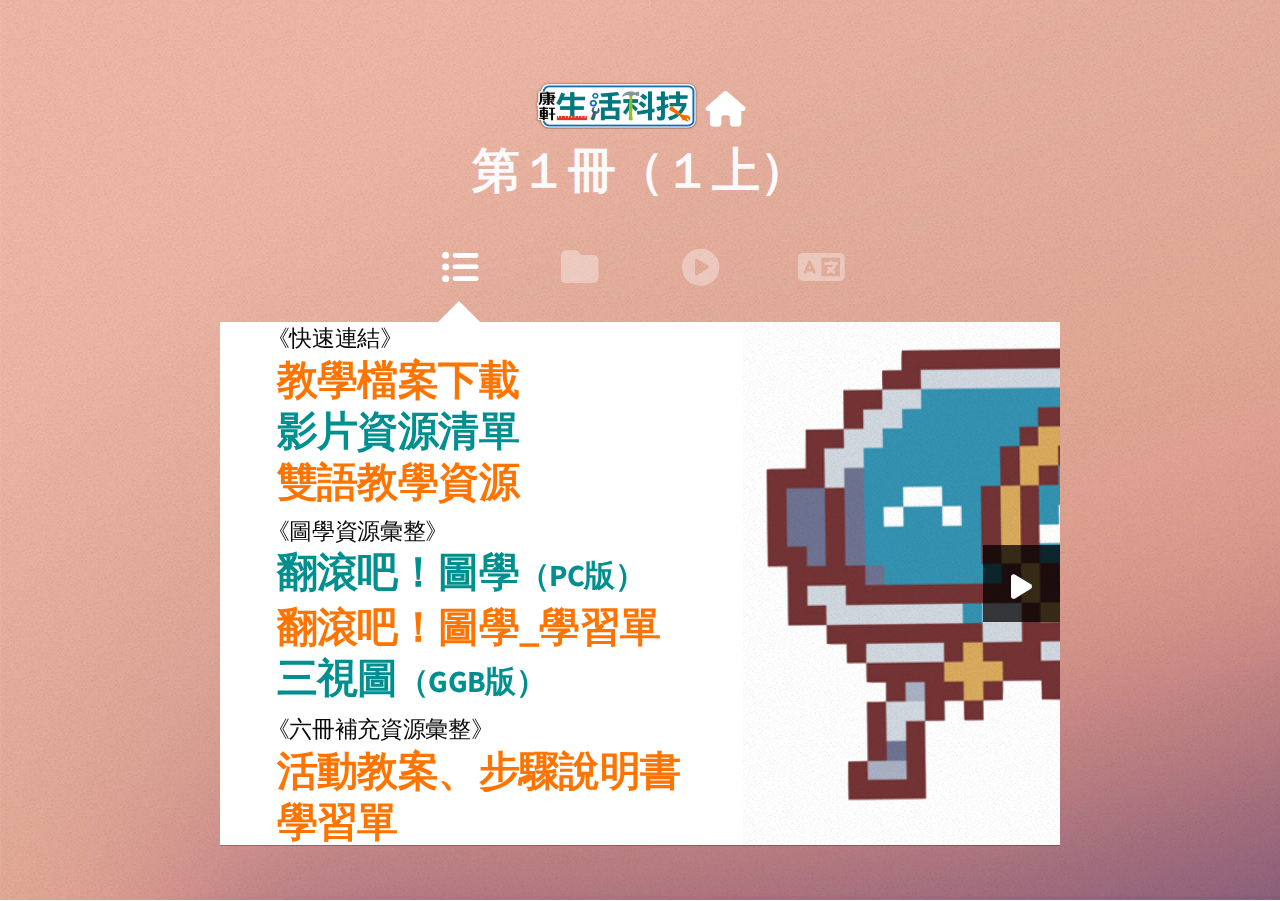
==== commit 719941c5: "0910" ====
--- a/book1/index.html
+++ b/book1/index.html
@@ -67,6 +67,9 @@
           <h1>
             <a href="https://drive.google.com/file/d/1612jqIIA7QoCxwRhV91pIoTi1A0Wh0Eg/view?usp=sharing" class="otherlink1">活動教案、步驟說明書</a><br>
           </h1>
+		  <h1>
+			<a href="https://drive.google.com/file/d/1n1I9exOO7bJ8G4-B2UroiXuxKRj0Pa9a/view?usp=sharing" class="otherlink1">學習單</a><br>
+		  </h1>		  
           <div></div>
         </header>
 
@@ -99,36 +102,48 @@
         <h3>◤各章檔案<br></h3>
         <blockquote>
           <h5>
+            【第 0 章　進入生活科技教室】
+            <li><a href="https://drive.google.com/file/d/1Jkv4meudUzoCYLkiCMcoCFCla4EjYXC4/view?usp=drive_link" target="_blank" style="text-decoration:none;">[下載]</a> 機具保養專刊(線鋸機篇)</li>
+            <br>
+            
             【第 1 章　救援物資大作戰】
             <li><a href="https://docs.google.com/presentation/d/1xr8lYvQcEdknwFEsOGVEquf7hpUXTcmf/edit?usp=sharing&ouid=107572067387646666139&rtpof=true&sd=true" target="_blank" style="text-decoration:none;">[下載]</a> 救援物資大作戰_製作簡介</li>
-            <br>
-
-            【第 2 章　三星歸位】
-            <li><a href="https://drive.google.com/file/d/17qoxvtRQwSKzlUZOubDoCmTcVj-nFp9f/view?usp=sharing" target="_blank" style="text-decoration:none;">[下載]</a> 三星歸位_活動步驟說明書</li>
-            <li><a href="https://drive.google.com/file/d/1drCf0H4bOjbjMlUfEeKkdN4FGehOdQQT/view?usp=sharing" target="_blank" style="text-decoration:none;">[下載]</a> 魯班鎖3D模型</li>
+            <li><a href="https://drive.google.com/file/d/1TNwIOa6Od9sJoRjdWfY2IUPq0e1n8P5B/view?usp=drive_link" target="_blank" style="text-decoration:none;">[下載]</a> 用Canva玩設計</li>
+            <br>
+
+            【第2章　創意手機架】
+            <li><a href="https://drive.google.com/file/d/16ODkTzGGXvm6nGyAzp0RLhLC9NnSotM9/view?usp=drive_link" target="_blank" style="text-decoration:none;">[下載]</a> 創意手機架_活動步驟說明書</li>
+            <li><a href="https://drive.google.com/file/d/1LcPHz1eCscirrb6Ovu0c142VqXwF6koW/view?usp=drive_link" target="_blank" style="text-decoration:none;">[下載]</a> 創意手機架_教案</li>
             <li><a href="https://drive.google.com/file/d/1RJkKgNvJhJy7zeA5xB9hRCPHfQzQ2Foa/view?usp=sharing" target="_blank" style="text-decoration:none;">[下載]</a> 翻滾吧！圖學（PC版）</li>
             <li><a href="https://drive.google.com/file/d/1_wbIFsnCXTtDjM9w12fhEnkd3egcRroQ/view?usp=sharing" target="_blank" style="text-decoration:none;">[下載]</a> 翻滾吧！圖學_學習單</li>
             <br>
 
             【活動PLUS　跳傘大賽】
-            <li><a href="https://drive.google.com/file/d/10qpf67hrm4T0Vz_wqvOFz4pdXCKHfgVK/view?usp=sharing" target="_blank" style="text-decoration:none;">[下載]</a> 跳傘大賽_學習單（學生版）</li>
-            <li><a href="https://drive.google.com/file/d/1gaHm8BGECz3Uv0FAR0PHQW7YogDv6trG/view?usp=sharing" target="_blank" style="text-decoration:none;">[下載]</a> 跳傘大賽_學習單（教師版）</li>
+            <li><a href="https://drive.google.com/file/d/1Sf274Sg3vcvnugLoGXEGkmd7liCzbERa/view?usp=drive_link" target="_blank" style="text-decoration:none;">[下載]</a> 跳傘大賽_學習單（學生版）</li>
+            <li><a href="https://drive.google.com/file/d/1YDM76WByOSP1UVfDSyqF1kJdKx7ZjA_o/view?usp=drive_link" target="_blank" style="text-decoration:none;">[下載]</a> 跳傘大賽_學習單（教師版）</li>
             <br>
 
             【活動PLUS　未來發明家】
-            <li><a href="https://drive.google.com/file/d/1_pt2pwkYDF4vCNh-zpxIJ99_n0bNKd5o/view?usp=sharing" target="_blank" style="text-decoration:none;">[下載]</a> 未來發明家_學習單（學生版）</li>
-            <li><a href="https://drive.google.com/file/d/1XozTt45eAYIOpEjYb784onH8nxmWpYQi/view?usp=sharing" target="_blank" style="text-decoration:none;">[下載]</a> 未來發明家_學習單（教師版）</li>
-            <br>
+            <li><a href="https://drive.google.com/file/d/1IFNh0BI6ytEtXmlIVMo_7P77FekxrvB8/view?usp=drive_link" target="_blank" style="text-decoration:none;">[下載]</a> 未來發明家_學習單（學生版）</li>
+            <li><a href="https://drive.google.com/file/d/1Kg0mYF-N-XcmW45_WQy5qC_x0qoIBC7X/view?usp=drive_link" target="_blank" style="text-decoration:none;">[下載]</a> 未來發明家_學習單（教師版）</li>
+            <br>
+
+            【活動PLUS　三星歸位】
+            <li><a href="https://drive.google.com/file/d/17qoxvtRQwSKzlUZOubDoCmTcVj-nFp9f/view?usp=drive_link" target="_blank" style="text-decoration:none;">[下載]</a> 三星歸位_活動步驟說明書</li>
+            <li><a href="https://drive.google.com/file/d/1drCf0H4bOjbjMlUfEeKkdN4FGehOdQQT/view?usp=drive_link" target="_blank" style="text-decoration:none;">[下載]</a> 三星歸位_魯班鎖3D模型</li>
+            <li><a href="https://drive.google.com/file/d/1q9TsZre2MqlmHxiQaRLbuQ6jOgDyTOOC/view?usp=drive_link" target="_blank" style="text-decoration:none;">[下載]</a> 三星歸位__學習單（學生版）</li>
+			<li><a href="https://drive.google.com/file/d/1V1n_bMusBGoBbDKazQrW_oZ7M0wiwOnj/view?usp=drive_link" target="_blank" style="text-decoration:none;">[下載]</a> 三星歸位__學習單（教師版）</li>
+			<br>
 
             【活動PLUS　量身製作】
-            <li><a href="https://drive.google.com/file/d/1cZ0MPtB9tDdJ11DX-5s8MVeBxgwMJav6/view?usp=sharing" target="_blank" style="text-decoration:none;">[下載]</a> 量身製作_學習單（學生版）</li>
-            <li><a href="https://drive.google.com/file/d/1yUa0pfhBOe7J5ZJzHAft4hcw2CtZsMhr/view?usp=sharing" target="_blank" style="text-decoration:none;">[下載]</a> 量身製作_學習單（教師版）</li>
-            <br>
-
-            【活動PLUS　簡易手機架】
-            <li><a href="https://drive.google.com/file/d/1BLe3Neaofs1AjSa5sYK1HswRVWbFkWNL/view?usp=sharing" target="_blank" style="text-decoration:none;">[下載]</a> 簡易手機架_活動步驟說明書</li>
-            <li><a href="https://drive.google.com/file/d/1ZDDhlJptEiZYXfRSEEjhkTNkVZjBedW6/view?usp=sharing" target="_blank" style="text-decoration:none;">[下載]</a> 簡易手機架_學習單（學生版）</li>
-            <li><a href="https://drive.google.com/file/d/1luUlfJ00vbs4q8RX4zFPgzdGSEaKyrx3/view?usp=sharing" target="_blank" style="text-decoration:none;">[下載]</a> 簡易手機架_學習單（教師版）</li>
+            <li><a href="https://drive.google.com/file/d/1ioy8g_t9QajHmhBu9uDkhiOx8k58ejeE/view?usp=drive_link" target="_blank" style="text-decoration:none;">[下載]</a> 量身製作_學習單（學生版）</li>
+            <li><a href="https://drive.google.com/file/d/1A5h6AknUGizWcS1G-PXsuoZbegFpdjFq/view?usp=drive_link" target="_blank" style="text-decoration:none;">[下載]</a> 量身製作_學習單（教師版）</li>
+            <br>
+
+            【科技暖身操　簡易手機架】
+            <li><a href="https://drive.google.com/file/d/1BLe3Neaofs1AjSa5sYK1HswRVWbFkWNL/view?usp=drive_link" target="_blank" style="text-decoration:none;">[下載]</a> 簡易手機架_活動步驟說明書</li>
+            <li><a href="https://drive.google.com/file/d/1b7zzYuZKMqfzKtfmdq3JXmSaLrlvxe0T/view?usp=drive_link" target="_blank" style="text-decoration:none;">[下載]</a> 簡易手機架_學習單（學生版）</li>
+            <li><a href="https://drive.google.com/file/d/1-QJ3ZrxGH8GLENFTDbyoP6OMXlb0aBfV/view?usp=drive_link" target="_blank" style="text-decoration:none;">[下載]</a> 簡易手機架_學習單（教師版）</li>
             <br>
           </h5>
         </blockquote>
@@ -145,7 +160,7 @@
         <h3>【進入生活科技教室】</h3>
         <blockquote>
           <h5>
-            【P.104】 <a href="https://www.youtube.com/watch?v=ngoe2QzMq5A" target="_blank" style="text-decoration:none;">新聞︰長髮捲進車床 (1:40)</a><br>
+            【P.112】 <a href="https://www.youtube.com/watch?v=ngoe2QzMq5A" target="_blank" style="text-decoration:none;">新聞︰長髮捲進車床 (1:40)</a><br>
           </h5>
         </blockquote>
 
@@ -153,10 +168,9 @@
         <h3>【緒論　生活與科技】</h3>
         <blockquote>
           <h5>
-            【P.106】 <a href="https://www.youtube.com/watch?v=IgFGsWiPqXQ" target="_blank" style="text-decoration:none;">AlphaGo是什麼？ (4:34)</a><br>
-            【P.110】 <a href="https://www.youtube.com/watch?v=eG6DaQGB9BE" target="_blank" style="text-decoration:none;">新聞︰5G技術掀科技革命 (1:42)</a><br>
-            【P.111】 <a href="https://www.youtube.com/watch?v=09tRb1G5afU" target="_blank" style="text-decoration:none;">5分鐘搞懂自動駕駛汽車 (4:59)</a><br>
-            【P.111】 <a href="https://www.youtube.com/watch?v=rEbNixw8eaQ" target="_blank" style="text-decoration:none;">新聞︰自駕車與城市路網 (6:52)</a><br>
+            【P.114】 <a href="https://www.youtube.com/watch?v=IgFGsWiPqXQ" target="_blank" style="text-decoration:none;">AlphaGo是什麼？ (4:34)</a><br>
+            【P.118】 <a href="https://www.youtube.com/watch?v=eG6DaQGB9BE" target="_blank" style="text-decoration:none;">新聞︰5G技術掀科技革命 (1:42)</a><br>
+            【P.119】 <a href="https://www.youtube.com/watch?v=09tRb1G5afU" target="_blank" style="text-decoration:none;">5分鐘搞懂自動駕駛汽車 (4:59)</a><br>
           </h5>
         </blockquote>
 
@@ -164,41 +178,36 @@
         <h3>【第1章　救援物資大作戰】</h3>
         <blockquote>
 
-          <h4>1-1 溝通與表達</h4>
+          <h4>1-1 構想表達</h4>
           <blockquote>
             <h5>
-             【P.122】 <a href="https://www.youtube.com/watch?v=2kWpj8YUvgs" target="_blank" style="text-decoration:none;">日星鑄字行，不變的堅持 (2:29)</a><br>
-             【P.123】 <a href="https://www.youtube.com/watch?v=fFiHkcwYgdk" target="_blank" style="text-decoration:none;">新聞︰報紙印刷 (5:03)</a><br>
-             【P.123】 <a href="https://www.youtube.com/watch?v=u53tdwAm8qU" target="_blank" style="text-decoration:none;">紙鈔印製流程 (5:29)</a><br>
-             【P.124】 <a href="https://www.youtube.com/watch?v=XPhmpfiWEEw" target="_blank" style="text-decoration:none;">南極企鵝360度 (1:55)</a><br>
-             【P.124】 <a href="https://www.youtube.com/watch?v=DKF5dKo_r_Y" target="_blank" style="text-decoration:none;">引擎動畫 (4:00)</a><br>
-             【P.127】 <a href="https://www.youtube.com/watch?v=JUd2gCRpjnM" target="_blank" style="text-decoration:none;">電子支付、行動支付、第三方支付差異 (4:25)</a><br>
-             【P.129】 <a href="https://www.youtube.com/watch?v=KKXYwrXLM8Q" target="_blank" style="text-decoration:none;">懶人包是什麼 (6:59)</a><br>
-             【P.131】 <a href="https://www.youtube.com/watch?v=tACsaX6uIec" target="_blank" style="text-decoration:none;">五種美化簡報的方法 (4:48)</a><br>
-             【P.132】 <a href="https://www.youtube.com/watch?v=_uw8Zohca18" target="_blank" style="text-decoration:none;">煩悶條列式內容，如何「說」得有重點又不無聊 (9:07)</a><br>
-             【P.137】 <a href="https://www.youtube.com/watch?v=KD-Vd9m_IbI" target="_blank" style="text-decoration:none;">手機自拍技巧 (6:41)</a><br>
-             【P.137】 <a href="https://www.youtube.com/watch?v=QRT0LCN4BSs" target="_blank" style="text-decoration:none;">感光度、快門、光圈基本概念 (5:50)</a><br>
-             【P.137】 <a href="https://www.youtube.com/watch?v=qzR4pObljeM" target="_blank" style="text-decoration:none;">新聞︰國內4博物館禁自拍棒 (1:43)</a><br>
+             【P.125】 <a href="https://www.youtube.com/watch?v=2kWpj8YUvgs" target="_blank" style="text-decoration:none;">日星鑄字行，不變的堅持 (2:29)</a><br>
+             【P.125】 <a href="https://www.youtube.com/watch?v=fFiHkcwYgdk" target="_blank" style="text-decoration:none;">新聞︰報紙印刷 (5:03)</a><br>
+             【P.125】 <a href="https://www.youtube.com/watch?v=u53tdwAm8qU" target="_blank" style="text-decoration:none;">紙鈔印製流程 (5:29)</a><br>
+             【P.126】 <a href="https://www.youtube.com/watch?v=JUd2gCRpjnM" target="_blank" style="text-decoration:none;">電子支付、行動支付、第三方支付差異 (4:25)</a><br>
+             【P.127】 <a href="https://www.youtube.com/watch?v=KKXYwrXLM8Q" target="_blank" style="text-decoration:none;">懶人包是什麼 (6:59)</a><br>
+             【P.129】 <a href="https://www.youtube.com/watch?v=tACsaX6uIec" target="_blank" style="text-decoration:none;">五種美化簡報的方法 (4:48)</a><br>
+             【P.130】 <a href="https://www.youtube.com/watch?v=_uw8Zohca18" target="_blank" style="text-decoration:none;">煩悶條列式內容，如何「說」得有重點又不無聊 (9:07)</a><br>
            </h5>
          </blockquote>
 
          <h4>1-2 創意與發明</h4>
          <blockquote>
           <h5>
-           【P.138】 <a href="https://www.youtube.com/watch?v=v5FL9VTBZzQ" target="_blank" style="text-decoration:none;">「創意限制」的力量 (5:09)</a><br>
-           【P.138】 <a href="https://www.youtube.com/watch?v=Hi7wb139ShU" target="_blank" style="text-decoration:none;">手機的進化 (3:45)</a><br>
-           【P.144】 <a href="https://www.youtube.com/watch?v=jVx1RcPPL_Y" target="_blank" style="text-decoration:none;">從智障型到智慧型的行動科技 (6:58)</a><br>
-           【P.144】 <a href="https://www.youtube.com/watch?v=NGxNy_ZoKWM" target="_blank" style="text-decoration:none;">節省空間的家具設計 (10:24)</a><br>
-           【P.147】 <a href="https://www.youtube.com/watch?v=0Co2h_qIdkg" target="_blank" style="text-decoration:none;">沒有彩圖的法國鴨鳴報 (1:31)</a><br>
-           【P.148】 <a href="https://youtu.be/PPP8BSFa0_g" target="_blank" style="text-decoration:none;">五分鐘了解「通用設計」 (5:03)</a><br>
-           【P.148】 <a href="https://www.youtube.com/watch?v=n0zgS2XrFRw" target="_blank" style="text-decoration:none;">新聞︰動態小綠人 (1:47)</a><br>
-           【P.149】 <a href="https://www.youtube.com/watch?v=DzK38ylMTXk" target="_blank" style="text-decoration:none;">Laundroid自動折衣機 (1:49) </a><br>
-           【P.149】 <a href="https://www.youtube.com/watch?v=p2vPGWeyZok" target="_blank" style="text-decoration:none;">e-Palette概念車 (8:25)</a><br>
-           【P.149】 <a href="https://youtu.be/XmoPQuMlOYE" target="_blank" style="text-decoration:none;">e-Palette概念車動畫 (5:10)</a><br>
+           【P.134】 <a href="https://www.youtube.com/watch?v=v5FL9VTBZzQ" target="_blank" style="text-decoration:none;">「創意限制」的力量 (5:09)</a><br>
+           【P.134】 <a href="https://www.youtube.com/watch?v=Hi7wb139ShU" target="_blank" style="text-decoration:none;">手機的進化 (3:45)</a><br>
+           【P.140】 <a href="https://www.youtube.com/watch?v=jVx1RcPPL_Y" target="_blank" style="text-decoration:none;">從智障型到智慧型的行動科技 (6:58)</a><br>
+           【P.140】 <a href="https://youtu.be/JN0yq_8hk80?si=st01mlEpt8rjQBav" target="_blank" style="text-decoration:none;">節省空間的家具設計 (17:00)</a><br>
+           【P.143】 <a href="https://www.youtube.com/watch?v=0Co2h_qIdkg" target="_blank" style="text-decoration:none;">沒有彩圖的法國鴨鳴報 (1:31)</a><br>
+           【P.144】 <a href="https://youtu.be/PPP8BSFa0_g" target="_blank" style="text-decoration:none;">五分鐘了解「通用設計」 (5:03)</a><br>
+           【P.144】 <a href="https://www.youtube.com/watch?v=n0zgS2XrFRw" target="_blank" style="text-decoration:none;">新聞︰動態小綠人 (1:47)</a><br>
+           【P.145】 <a href="https://www.youtube.com/watch?v=DzK38ylMTXk" target="_blank" style="text-decoration:none;">Laundroid自動折衣機 (1:49) </a><br>
+           【P.145】 <a href="https://www.youtube.com/watch?v=p2vPGWeyZok" target="_blank" style="text-decoration:none;">e-Palette概念車 (8:25)</a><br>
+           【P.145】 <a href="https://youtu.be/XmoPQuMlOYE" target="_blank" style="text-decoration:none;">e-Palette概念車動畫 (5:10)</a><br>
          </h5>
        </blockquote>
 
-       <h4>1-3 測試修正</h4>
+       <h4>主題活動</h4>
        <blockquote>
         <h5>
           【P.152】 <a href="https://www.youtube.com/watch?v=TWfBdRV_6oE" target="_blank" style="text-decoration:none;">50件最佳紙箱家具 (4:54)</a><br>
@@ -209,65 +218,67 @@
         </h5>
       </blockquote>
 
-      <h4>1-4 機具材料</h4>
-      <blockquote>
-        <h5>
-          <a href="https://digitalmaster.knsh.com.tw/all/video/j/te_page.html?l1=%E7%94%9F%E7%A7%91&l2=7%E4%B8%8A" target="_blank" style="text-decoration:none;">●機具材料影片</a><br>
+      <h4>第 1 章　科技廣角</h4>
+      <blockquote>
+        <h5>
+          【P.162】 <a href="https://www.youtube.com/watch?v=qRQwkJLRfWw" target="_blank" style="text-decoration:none;">亞馬遜倉庫內部 (1:22)</a><br>
+          【P.162】 <a href="https://www.youtube.com/watch?v=zHI60HOPSck" target="_blank" style="text-decoration:none;">物流自動化 (5:02)</a><br>
+          【P.164】 <a href="https://www.youtube.com/watch?v=9VbFUwiQDCQ" target="_blank" style="text-decoration:none;">萬物究竟要怎麼變得有智慧 (7:48)</a><br>
+          【P.164】 <a href="https://www.youtube.com/watch?v=Lkad7b_LWXo" target="_blank" style="text-decoration:none;">5G創新應用 (8:16)</a><br>
+          【P.164】 <a href="https://www.youtube.com/watch?v=uQyHdTbX69Q" target="_blank" style="text-decoration:none;">新聞︰5G助力工業4.0智慧製造 (6:50)</a><br>
+          【P.164】 <a href="https://www.youtube.com/watch?v=bq6fVpOmlRU" target="_blank" style="text-decoration:none;">新聞︰智慧交通靠5G (7:46)</a><br>
         </h5>
       </blockquote>
 
-      <h4>第 1 章　科技廣角</h4>
-      <blockquote>
-        <h5>
-          【P.176】 <a href="https://www.youtube.com/watch?v=qRQwkJLRfWw" target="_blank" style="text-decoration:none;">亞馬遜倉庫內部 (1:22)</a><br>
-          【P.176】 <a href="https://www.youtube.com/watch?v=zHI60HOPSck" target="_blank" style="text-decoration:none;">物流自動化 (5:02)</a><br>
-          【P.178】 <a href="https://www.youtube.com/watch?v=9VbFUwiQDCQ" target="_blank" style="text-decoration:none;">萬物究竟要怎麼變得有智慧 (7:48)</a><br>
-          【P.178】 <a href="https://www.youtube.com/watch?v=Lkad7b_LWXo" target="_blank" style="text-decoration:none;">5G創新應用 (8:16)</a><br>
-          【P.178】 <a href="https://www.youtube.com/watch?v=uQyHdTbX69Q" target="_blank" style="text-decoration:none;">新聞︰5G助力工業4.0智慧製造 (6:50)</a><br>
+    </blockquote>
+
+
+    <h3>【第 2 章　創意手機架】</h3>
+    <blockquote>
+      
+      <h4>2-1 製造生產</h4>
+      <blockquote>
+        <h5>
+         【P.171】 <a href="https://www.youtube.com/watch?v=mpvaoCLUvHk" target="_blank" style="text-decoration:none;">木椅製造流程 (5:03)</a><br>
+         【P.171】 <a href="https://www.youtube.com/watch?v=9lIi-KI-8Uk" target="_blank" style="text-decoration:none;">硬幣製造流程 (3:30)</a><br>
+         【P.173】 <a href="https://udn.com/upf/newmedia/2018_data/printing_plant/index.html?utm_source=udnnews&utm_medium=fb" target="_blank" style="text-decoration:none;">報紙生產線 (2:00)</a><br>
+         【P.173】 <a href="https://www.youtube.com/watch?v=J_IG8DFIaiw" target="_blank" style="text-decoration:none;">食品生產線 (5:56)</a><br>
+         【P.173】 <a href="https://youtu.be/VkpCN8JbAvw" target="_blank" style="text-decoration:none;">樂高生產線 (5:29)</a><br>
+         【P.174】 <a href="https://www.youtube.com/watch?v=OW3Nzc9WXc4" target="_blank" style="text-decoration:none;">食用油生產線 (2:22)</a><br>
+         【P.174】 <a href="https://www.youtube.com/watch?v=dzf6T3am6NI" target="_blank" style="text-decoration:none;">機械手臂_汽車工業 (12:58)</a><br>
+         【P.175】 <a href="https://www.youtube.com/watch?v=reBPyJeyPac" target="_blank" style="text-decoration:none;">CNC自動加工 (3:34)</a><br>
+         【P.175】 <a href="https://www.youtube.com/watch?v=nk_8IcBVkRA" target="_blank" style="text-decoration:none;">3D列印 (4:28)</a><br>
+         【P.175】 <a href="https://www.youtube.com/watch?v=pxrVEfxrwUw" target="_blank" style="text-decoration:none;">3D列印蓋房子 (1:54)</a><br>
+         【P.175】 <a href="https://youtu.be/ELNcfsARFFQ" target="_blank" style="text-decoration:none;">新聞︰3D列印籃球 (0:43)</a><br>
+         【P.176】 <a href="https://www.youtube.com/watch?v=m1K0o5OqvHQ" target="_blank" style="text-decoration:none;">認識工業4.0 (2:19)</a><br>
+         【P.177】 <a href="https://www.youtube.com/watch?v=WP6P1QlJkhI" target="_blank" style="text-decoration:none;">新聞︰工業4.0_螺絲製造 (4:01)</a><br>
+         【P.177】 <a href="https://www.youtube.com/watch?v=qlomslovAnI" target="_blank" style="text-decoration:none;">工業4.0_運動鞋 (1:21)</a><br>
+       </h5>
+     </blockquote>   
+	 
+	 <h4>主題活動</h4>
+      <blockquote>
+        <h5>
+          <a href="https://digitalmaster.knsh.com.tw/all/video/j/te_page.html?l1=%E7%94%9F%E7%A7%91&l2=7%E4%B8%8A" target="_blank" style="text-decoration:none;">●活動示範影片</a><br>
         </h5>
       </blockquote>
 
-    </blockquote>
-
-
-    <h3>【第 2 章　三星歸位】</h3>
-    <blockquote>
-
-      <h4>活動示範影片</h4>
+    	  
+	  <h4>活動PLUS</h4>
       <blockquote>
         <h5>
           <a href="https://digitalmaster.knsh.com.tw/all/video/j/te_page.html?l1=%E7%94%9F%E7%A7%91&l2=7%E4%B8%8A" target="_blank" style="text-decoration:none;">●活動示範影片</a><br>
           <a href="https://digitalmaster.knsh.com.tw/ju/technology/webppt/112/B1/CH2/" target="_blank" style="text-decoration:none;">●生科實作Follow Me︰三星歸位</a><br>
         </h5>
       </blockquote>
-
-      <h4>2-1 製造生產</h4>
-      <blockquote>
-        <h5>
-         【P.187】 <a href="https://www.youtube.com/watch?v=h5hmgpuS3AE" target="_blank" style="text-decoration:none;">木椅製造流程 (4:51)</a><br>
-         【P.187】 <a href="https://www.youtube.com/watch?v=9lIi-KI-8Uk" target="_blank" style="text-decoration:none;">硬幣製造流程 (3:30)</a><br>
-         【P.189】 <a href="https://www.youtube.com/watch?v=laUG5YZTlQs" target="_blank" style="text-decoration:none;">榫卯智慧 (24:09)</a><br>
-         【P.189】 <a href="https://www.youtube.com/watch?v=tw-lIJjPaEs" target="_blank" style="text-decoration:none;">鳩尾榫 (0:24)</a><br>
-         【P.191】 <a href="https://udn.com/upf/newmedia/2018_data/printing_plant/index.html?utm_source=udnnews&utm_medium=fb" target="_blank" style="text-decoration:none;">報紙生產線 (2:00)</a><br>
-         【P.191】 <a href="https://www.youtube.com/watch?v=J_IG8DFIaiw" target="_blank" style="text-decoration:none;">食品生產線 (5:56)</a><br>
-         【P.191】 <a href="https://youtu.be/VkpCN8JbAvw" target="_blank" style="text-decoration:none;">樂高生產線 (5:29)</a><br>
-         【P.192】 <a href="https://www.youtube.com/watch?v=OW3Nzc9WXc4" target="_blank" style="text-decoration:none;">食用油生產線 (2:22)</a><br>
-         【P.192】 <a href="https://www.youtube.com/watch?v=dzf6T3am6NI" target="_blank" style="text-decoration:none;">機械手臂_汽車工業 (12:58)</a><br>
-         【P.193】 <a href="https://www.youtube.com/watch?v=reBPyJeyPac" target="_blank" style="text-decoration:none;">CNC自動加工 (3:34)</a><br>
-         【P.193】 <a href="https://www.youtube.com/watch?v=nk_8IcBVkRA" target="_blank" style="text-decoration:none;">3D列印 (4:28)</a><br>
-         【P.193】 <a href="https://www.youtube.com/watch?v=pxrVEfxrwUw" target="_blank" style="text-decoration:none;">3D列印蓋房子 (1:54)</a><br>
-         【P.193】 <a href="https://youtu.be/ELNcfsARFFQ" target="_blank" style="text-decoration:none;">新聞︰3D列印籃球 (0:43)</a><br>
-         【P.194】 <a href="https://www.youtube.com/watch?v=m1K0o5OqvHQ" target="_blank" style="text-decoration:none;">認識工業4.0 (2:19)</a><br>
-         【P.195】 <a href="https://www.youtube.com/watch?v=WP6P1QlJkhI" target="_blank" style="text-decoration:none;">新聞︰工業4.0_螺絲製造 (4:01)</a><br>
-         【P.195】 <a href="https://www.youtube.com/watch?v=qlomslovAnI" target="_blank" style="text-decoration:none;">工業4.0_運動鞋 (1:21)</a><br>
-       </h5>
-     </blockquote>
-     
-     <h4>2-4 機具材料</h4>
-     <blockquote>
-      <h5>
+	
+	
+   <h3>【機具材料】</h3>
+    <blockquote>
+	 <h5>
         <a href="https://digitalmaster.knsh.com.tw/all/video/j/te_page.html?l1=%E7%94%9F%E7%A7%91&l2=7%E4%B8%8A" target="_blank" style="text-decoration:none;">●機具材料影片</a><br>
       </h5>
+	  </blockquote>  
     </blockquote>
   </blockquote>
 </blockquote>
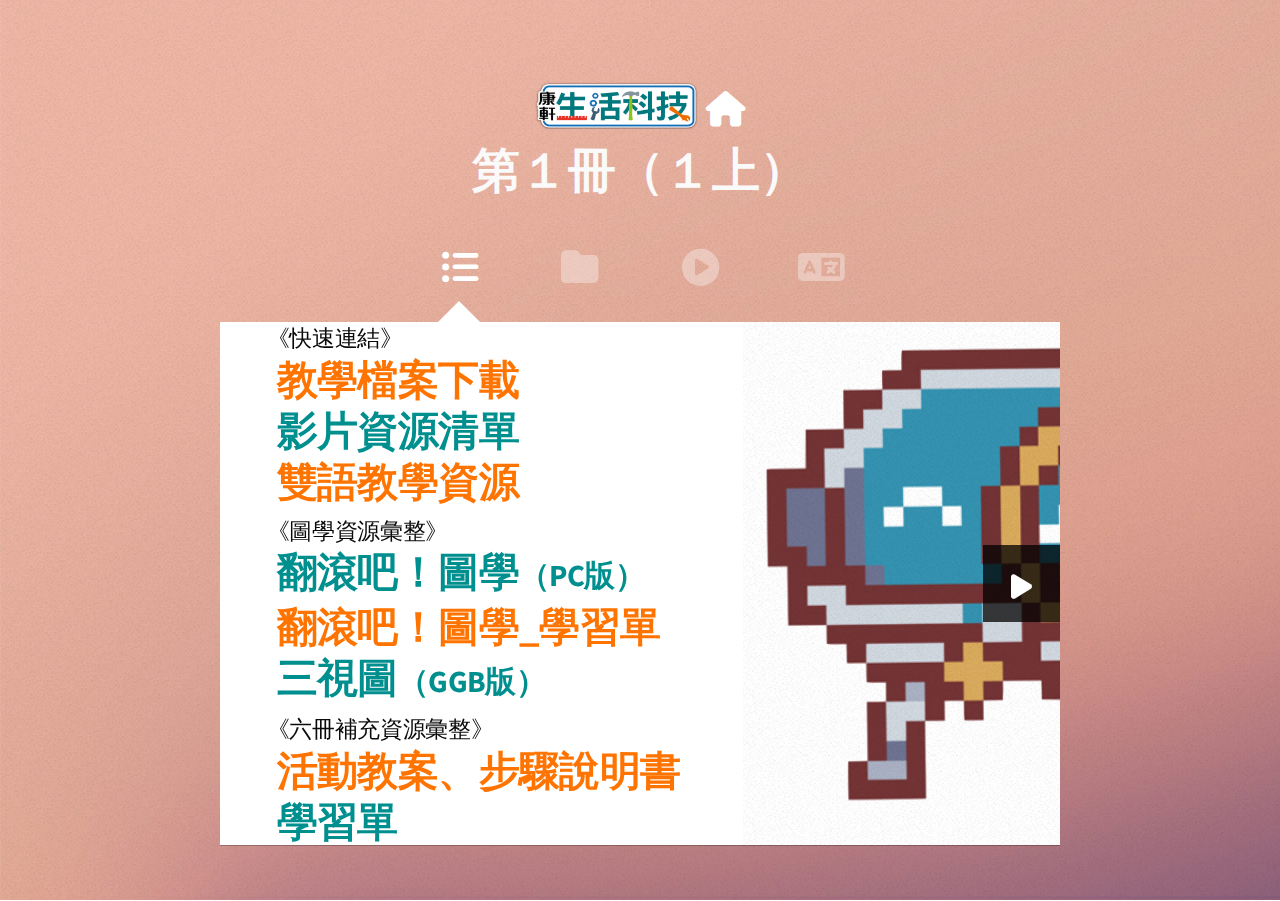
==== commit 137387f1: "Update index.html" ====
--- a/book1/index.html
+++ b/book1/index.html
@@ -68,7 +68,7 @@
             <a href="https://drive.google.com/file/d/1612jqIIA7QoCxwRhV91pIoTi1A0Wh0Eg/view?usp=sharing" class="otherlink1">活動教案、步驟說明書</a><br>
           </h1>
 		  <h1>
-			<a href="https://drive.google.com/file/d/1n1I9exOO7bJ8G4-B2UroiXuxKRj0Pa9a/view?usp=sharing" class="otherlink1">學習單</a><br>
+			<a href="https://drive.google.com/file/d/1n1I9exOO7bJ8G4-B2UroiXuxKRj0Pa9a/view?usp=sharing" class="otherlink2">學習單</a><br>
 		  </h1>		  
           <div></div>
         </header>
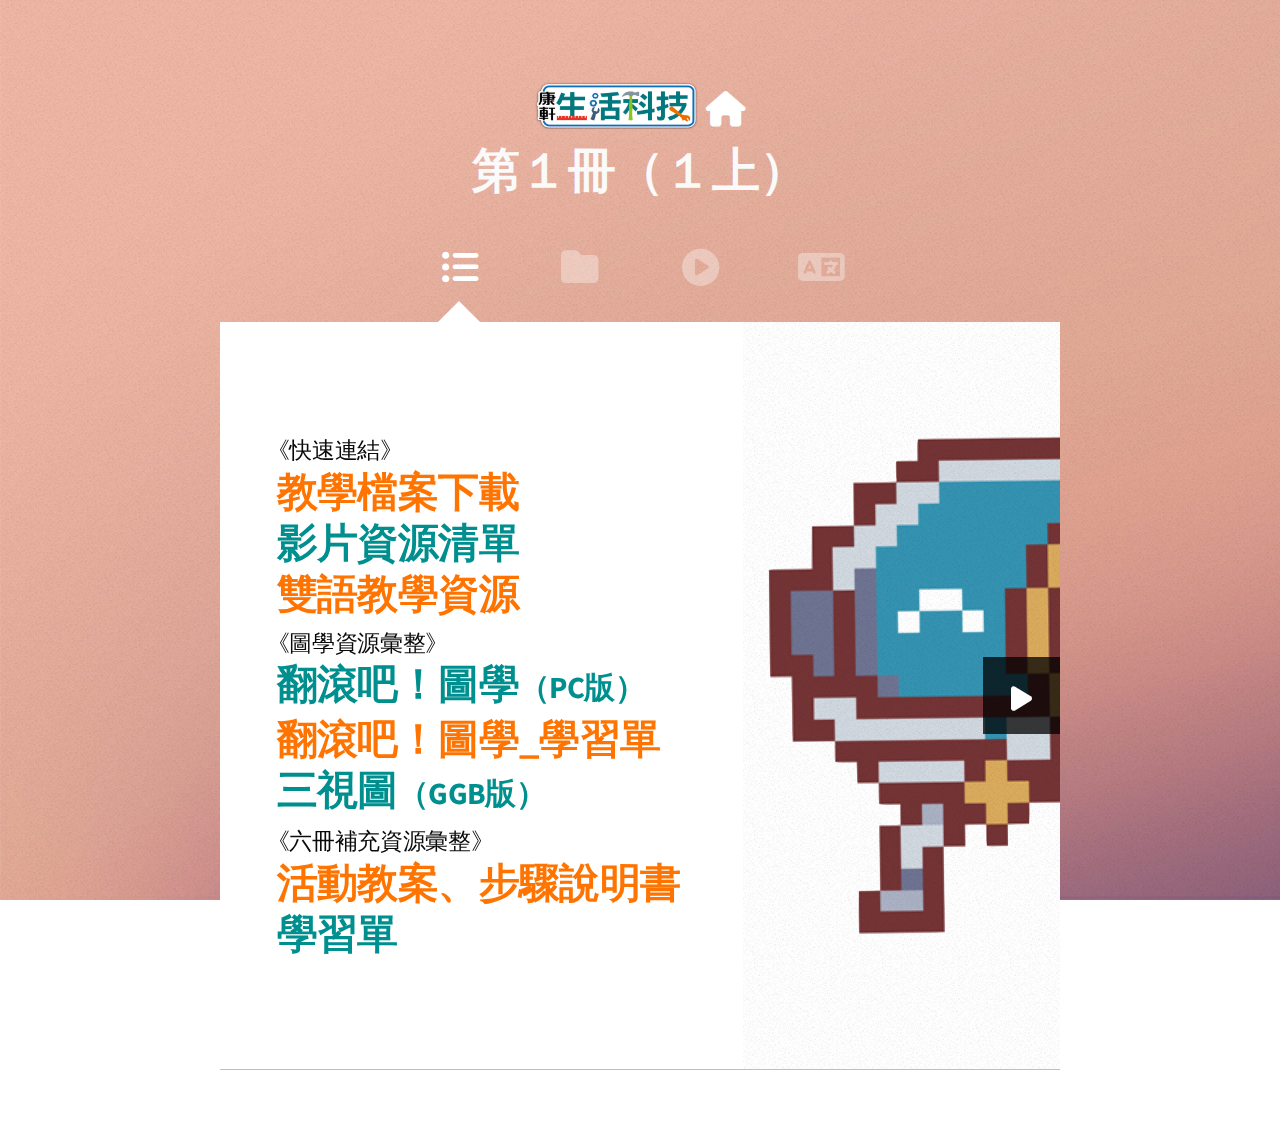
==== commit f1c69135: "Add files via upload" ====
--- a/book1/index.html
+++ b/book1/index.html
@@ -260,6 +260,7 @@
       <blockquote>
         <h5>
           <a href="https://digitalmaster.knsh.com.tw/all/video/j/te_page.html?l1=%E7%94%9F%E7%A7%91&l2=7%E4%B8%8A" target="_blank" style="text-decoration:none;">●活動示範影片</a><br>
+          <a href="https://digitalmaster.knsh.com.tw/ju/technology/webppt/113/B1/CH2_0/" target="_blank" style="text-decoration:none;">●生科實作Follow Me︰創意手機架</a><br>
         </h5>
       </blockquote>
 
@@ -271,8 +272,9 @@
           <a href="https://digitalmaster.knsh.com.tw/ju/technology/webppt/112/B1/CH2/" target="_blank" style="text-decoration:none;">●生科實作Follow Me︰三星歸位</a><br>
         </h5>
       </blockquote>
-	
-	
+	  
+	  </blockquote>
+		
    <h3>【機具材料】</h3>
     <blockquote>
 	 <h5>
--- a/book1/assets/css/main.css
+++ b/book1/assets/css/main.css
@@ -2077,7 +2077,7 @@
 
 		#main > .panel.intro {
 			padding: 0;
-			height: 28em;
+			height: 40em;
 			display: -moz-flex;
 			display: -webkit-flex;
 			display: -ms-flex;
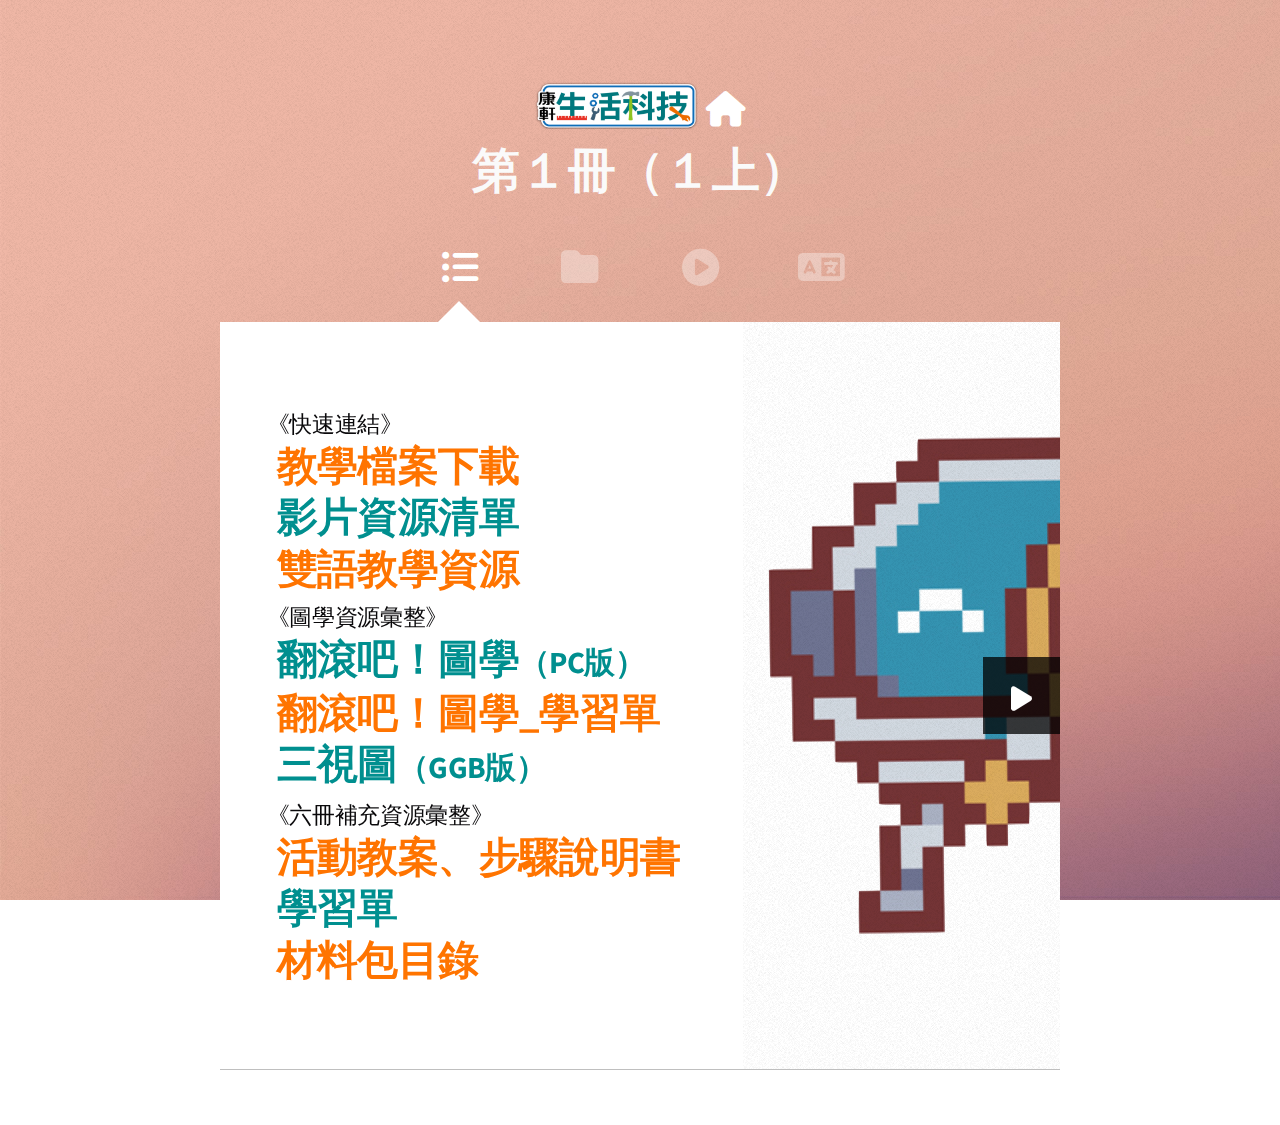
==== commit f24c2254: "Add files via upload" ====
--- a/book1/index.html
+++ b/book1/index.html
@@ -70,6 +70,9 @@
 		  <h1>
 			<a href="https://drive.google.com/file/d/1n1I9exOO7bJ8G4-B2UroiXuxKRj0Pa9a/view?usp=sharing" class="otherlink2">學習單</a><br>
 		  </h1>		  
+		  <h1>
+            <a href="https://drive.google.com/file/d/1UqXti-Jt3lZYRdSsHBpYTZxthMWvlyoK/view?usp=sharing" class="otherlink1">材料包目錄</a><br>
+          </h1>
           <div></div>
         </header>
 
